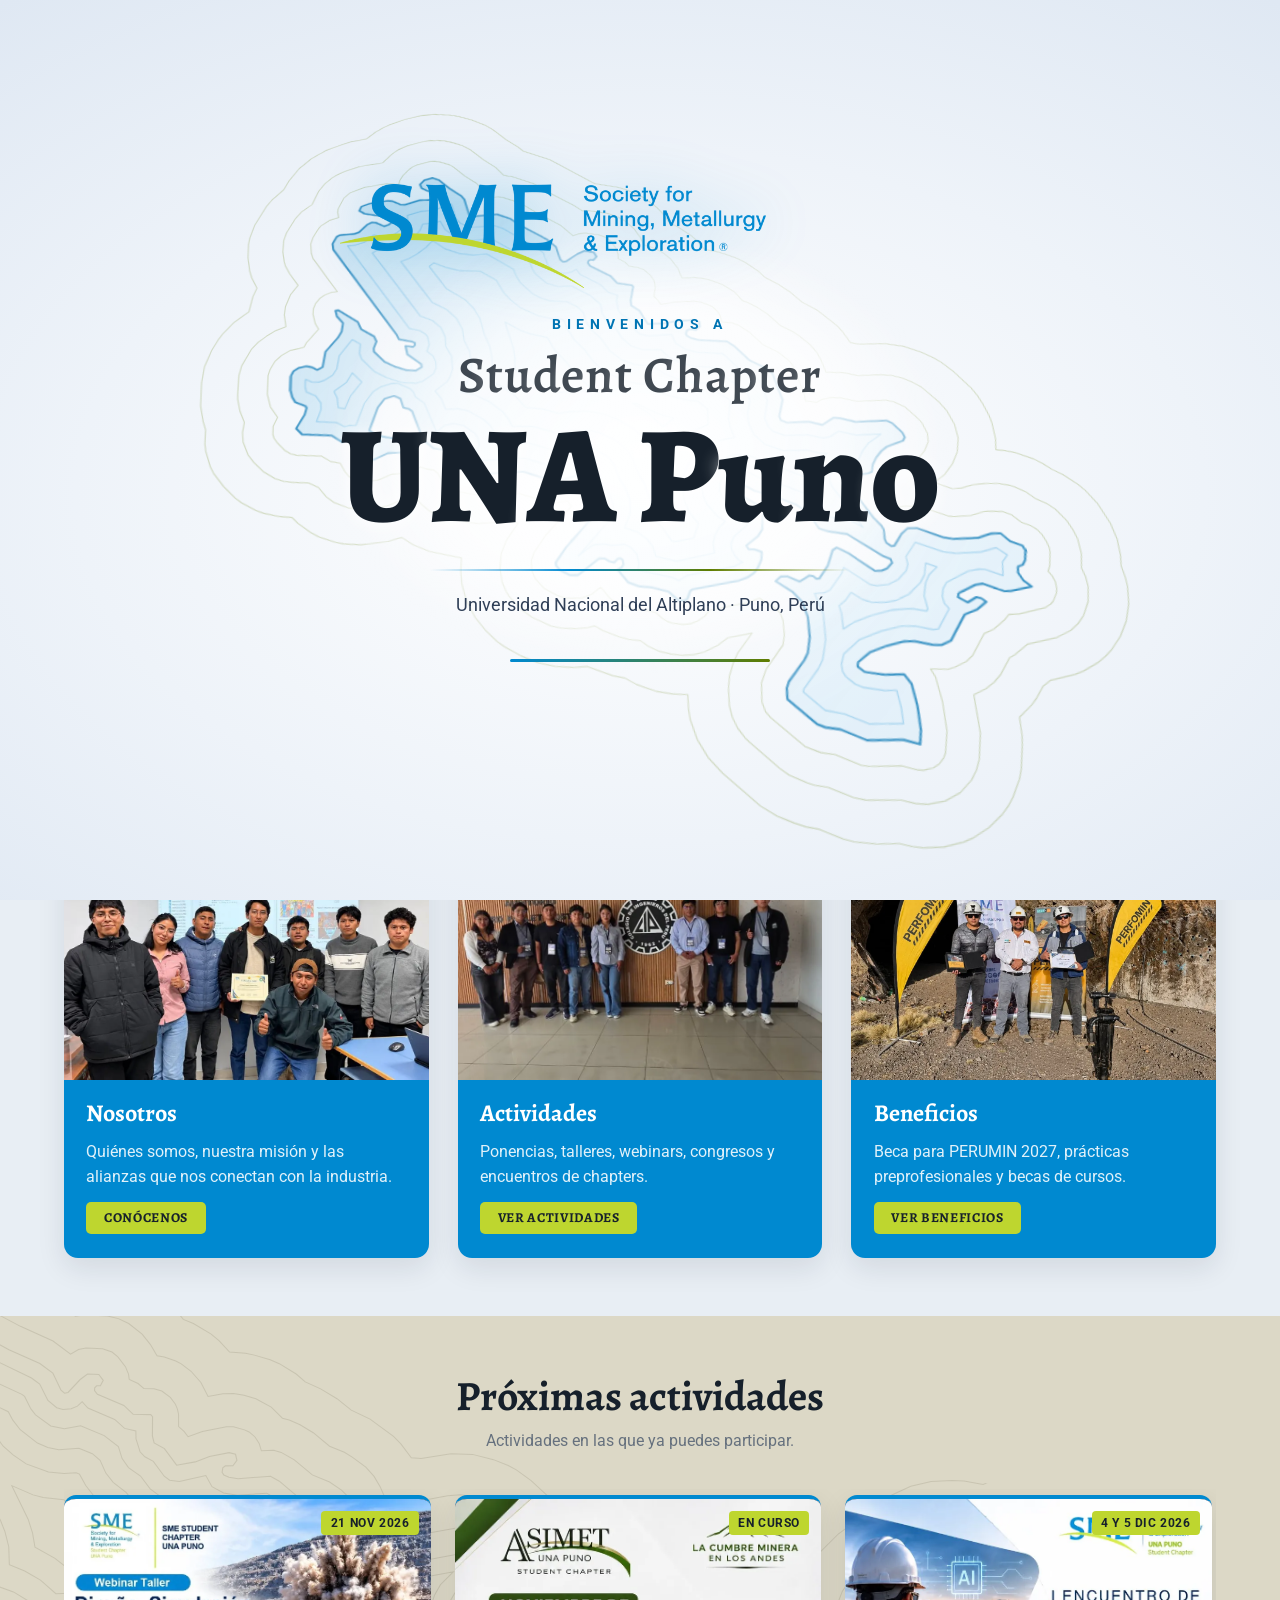
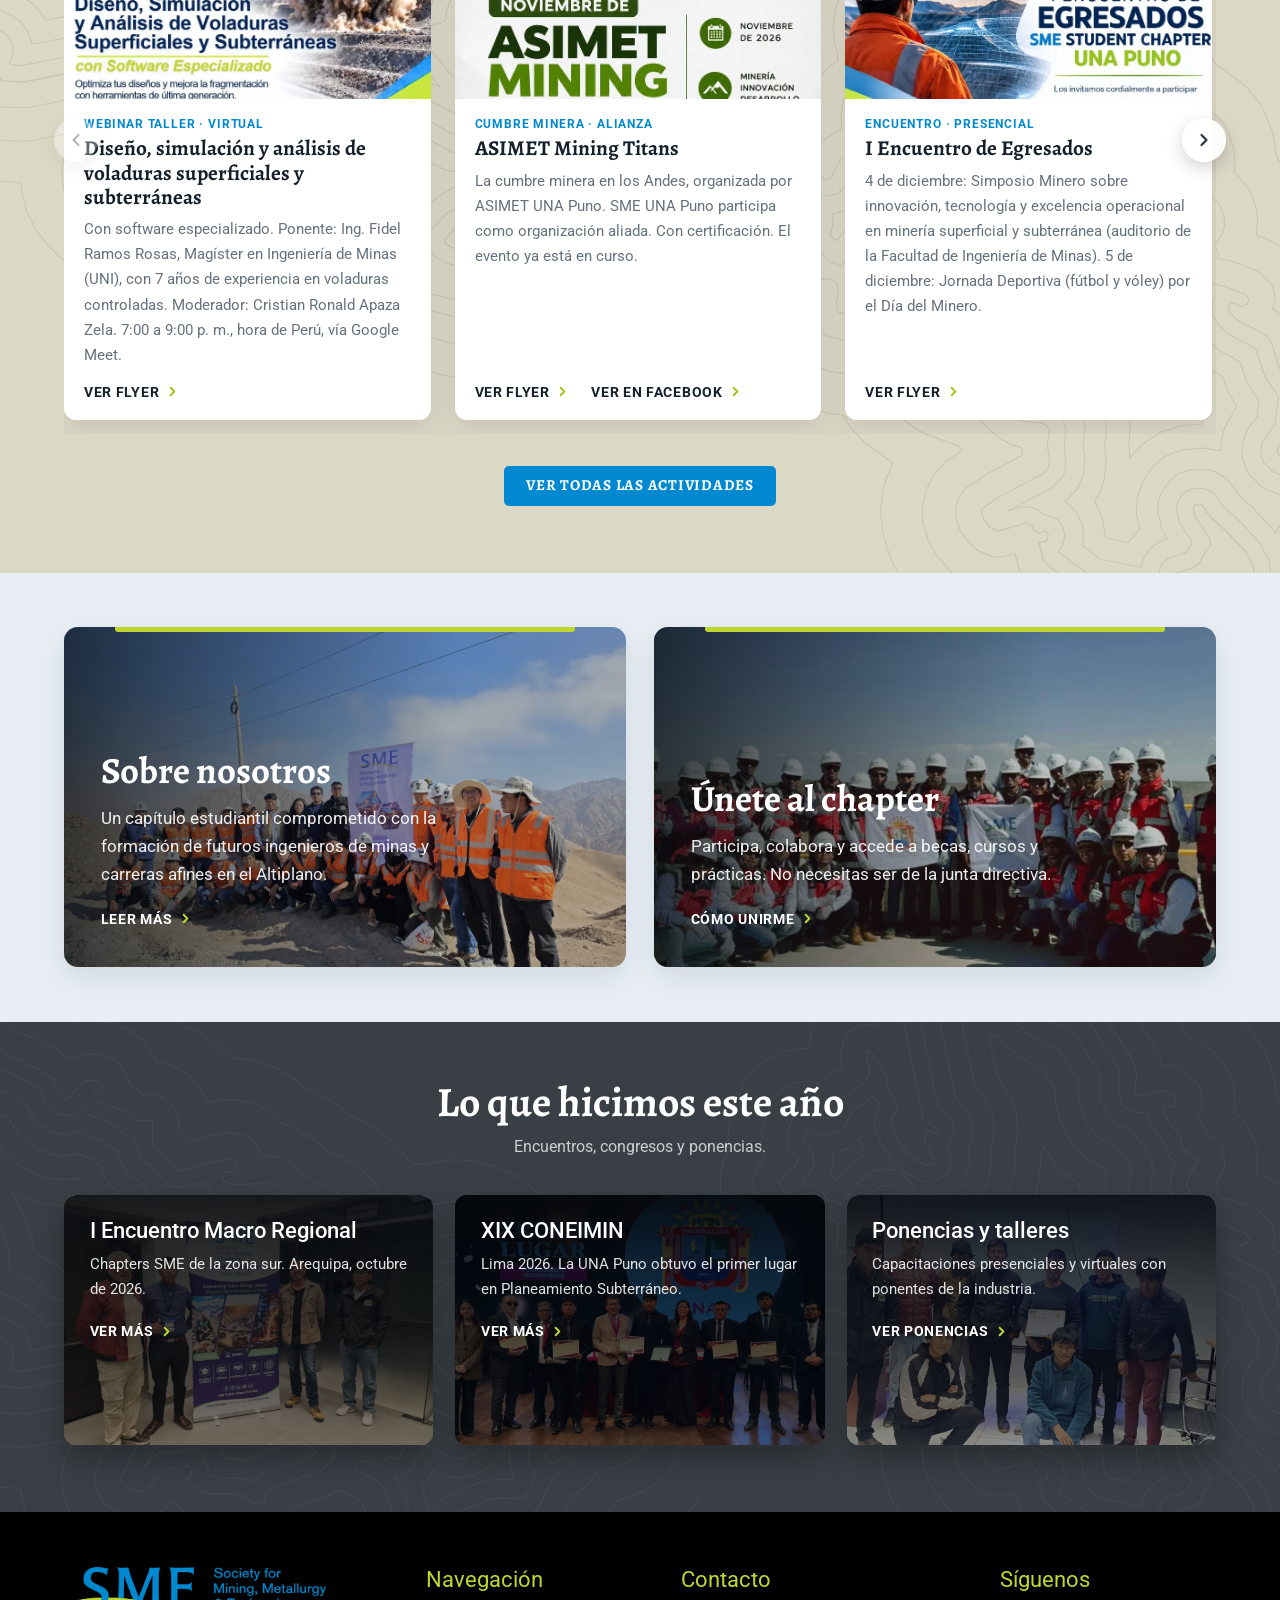
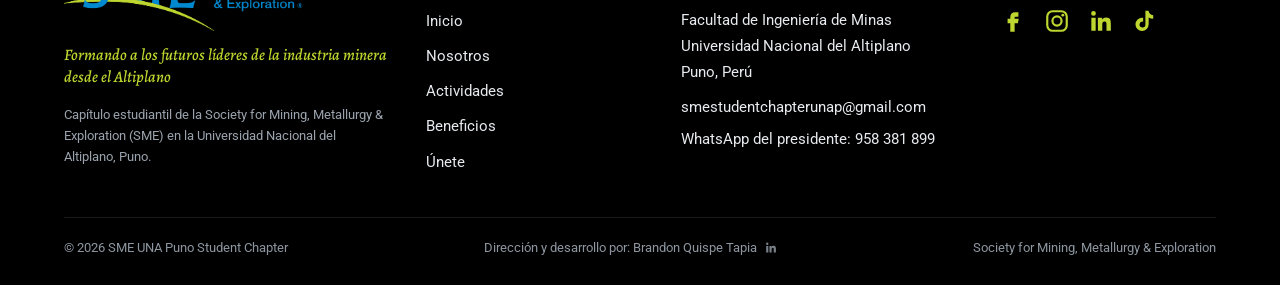
==== index.html @ 39da85d1 "Actualizar próximas actividades y mover ponencias pasadas - Agregar el webinar taller de voladuras d" ====
<!DOCTYPE html>
<html lang="es">
<head>
<meta charset="utf-8">
<meta name="viewport" content="width=device-width,initial-scale=1">
<title>SME UNA Puno Student Chapter</title>
<meta name="description" content="Capítulo estudiantil de la Society for Mining, Metallurgy &amp; Exploration (SME) en la Universidad Nacional del Altiplano, Puno.">
<meta property="og:title" content="SME UNA Puno Student Chapter">
<meta property="og:description" content="Capítulo estudiantil de la Society for Mining, Metallurgy &amp; Exploration (SME) en la Universidad Nacional del Altiplano, Puno.">
<meta property="og:image" content="img/taller.webp">
<meta name="theme-color" content="#14181d">
<link rel="icon" href="favicon.ico" sizes="any">
<link rel="icon" type="image/png" sizes="32x32" href="favicon-32.png">
<link rel="apple-touch-icon" href="apple-touch-icon.png">
<link rel="preconnect" href="https://fonts.googleapis.com">
<link rel="preconnect" href="https://fonts.gstatic.com" crossorigin>
<link href="https://fonts.googleapis.com/css2?family=Alegreya:ital,wght@0,400;0,500;0,700;1,500&family=Roboto:wght@400;500;700&display=swap" rel="stylesheet">
<link rel="stylesheet" href="styles.css?v=20261111b">
<script>(function(){var t=null;try{t=localStorage.getItem('sme-theme')}catch(e){}if(t!=='light'&&t!=='dark'){t=(window.matchMedia&&window.matchMedia('(prefers-color-scheme: dark)').matches)?'dark':'light'}document.documentElement.setAttribute('data-theme',t)})();</script>
</head>
<body class="intro-on">
<svg width="0" height="0" style="position:absolute" aria-hidden="true"><defs><g id="lk"><path d="M150.7 395.2 L148.8 401.9 L148.5 422.5 L151.7 436.6 L158.7 448.7 L154.7 457.8 L154.6 466.6 L155.8 470.8 L159.2 476.4 L166.3 485.0 L171.2 488.7 L176.9 490.9 L200.2 494.3 L208.6 500.8 L217.3 503.4 L221.7 512.7 L225.2 517.9 L230.1 521.9 L236.0 524.3 L240.1 525.0 L251.9 524.6 L265.2 519.8 L279.7 520.3 L285.6 518.7 L291.4 515.0 L296.8 517.8 L303.7 519.7 L307.1 523.3 L311.1 533.0 L313.5 536.5 L318.2 540.9 L323.9 543.7 L344.8 550.1 L380.9 551.9 L403.5 562.2 L416.4 564.5 L424.3 563.8 L427.3 569.9 L401.7 596.3 L390.3 611.6 L387.3 619.1 L387.1 628.6 L389.8 637.1 L396.9 646.8 L407.9 654.7 L415.4 658.0 L429.4 659.4 L438.1 656.8 L446.9 650.9 L454.1 662.3 L459.9 667.6 L473.0 674.2 L486.3 677.3 L493.0 679.9 L498.5 686.1 L502.1 688.9 L506.3 690.9 L515.7 693.2 L522.1 693.2 L528.1 691.4 L535.1 687.6 L540.2 682.4 L574.0 679.0 L585.5 675.9 L598.9 687.7 L601.7 691.8 L603.1 698.9 L602.1 712.2 L599.6 720.8 L582.0 740.6 L576.1 752.4 L574.0 769.1 L575.9 777.9 L579.6 783.6 L604.4 810.7 L616.7 817.2 L628.5 820.2 L648.5 831.2 L655.2 832.9 L682.6 835.4 L695.0 840.1 L699.3 840.8 L707.9 839.7 L713.7 836.8 L718.4 832.2 L720.6 828.5 L725.7 810.4 L727.2 785.0 L725.7 763.0 L722.9 755.4 L737.9 757.3 L743.9 756.1 L754.9 752.1 L761.8 747.1 L775.8 728.9 L785.2 725.7 L796.3 718.5 L801.3 713.9 L810.6 714.4 L834.3 711.1 L840.0 708.4 L843.2 705.7 L847.8 698.7 L849.1 694.6 L849.5 688.3 L848.0 682.2 L845.5 677.6 L848.2 672.6 L851.7 659.4 L852.0 655.2 L850.9 649.1 L848.6 642.2 L845.3 636.8 L840.7 632.6 L832.7 628.2 L825.7 620.1 L817.8 615.9 L804.9 614.3 L800.5 614.4 L788.3 617.0 L772.0 616.2 L767.8 615.2 L743.1 602.7 L728.5 601.2 L721.5 602.5 L719.0 598.6 L712.5 585.1 L718.2 582.7 L723.0 578.8 L726.6 573.8 L729.3 565.9 L733.7 560.5 L750.0 555.3 L753.8 553.4 L759.9 547.4 L765.2 538.3 L766.2 529.8 L763.3 518.2 L760.9 513.8 L750.8 499.8 L741.0 492.9 L734.3 490.6 L705.8 488.7 L692.5 483.7 L682.0 482.2 L674.0 483.3 L667.9 486.2 L663.2 484.5 L657.9 483.7 L657.9 476.1 L652.6 446.4 L651.3 441.9 L647.8 436.0 L639.7 426.9 L627.0 417.6 L615.3 401.6 L606.1 392.8 L600.4 389.5 L590.2 387.4 L589.9 380.9 L587.8 374.8 L584.0 369.5 L580.6 366.8 L572.2 362.1 L566.5 360.6 L545.8 359.5 L533.0 360.9 L530.8 355.7 L527.3 350.7 L529.8 340.5 L529.9 335.9 L529.2 331.4 L526.5 325.1 L520.8 318.1 L514.9 314.7 L506.6 312.3 L502.9 307.1 L496.5 301.9 L497.0 297.4 L496.0 290.7 L491.8 281.1 L488.0 276.0 L480.9 271.4 L467.5 267.4 L461.0 267.1 L453.6 269.2 L441.9 254.9 L418.2 236.2 L403.2 222.8 L384.9 213.4 L380.6 212.6 L368.4 212.5 L365.6 202.4 L359.2 192.6 L347.6 181.8 L336.0 168.4 L332.4 165.6 L324.0 161.4 L318.1 159.5 L311.8 159.3 L298.8 162.1 L294.6 164.0 L291.0 166.6 L283.4 175.0 L280.4 180.5 L279.2 185.7 L267.3 183.4 L243.9 185.7 L228.9 191.2 L222.3 197.4 L216.4 210.8 L216.0 215.3 L217.0 221.8 L208.1 224.2 L199.2 230.0 L196.4 233.5 L191.0 243.8 L188.7 251.8 L189.4 263.2 L191.1 269.9 L215.2 312.4 L209.0 312.8 L202.9 315.0 L197.8 318.8 L193.9 324.0 L191.7 330.1 L191.4 336.5 L193.7 347.8 L196.9 354.3 L185.2 368.7 L182.9 373.5 L169.7 376.0 L161.2 380.9 L155.2 386.5 L150.7 395.2Z" style="fill:none;vector-effect:non-scaling-stroke;stroke:var(--to);stroke-width:1;opacity:var(--oo,.6)"/><path d="M132.5 370.1 L123.3 388.3 L121.0 398.6 L120.4 419.7 L120.6 425.3 L123.2 438.6 L127.6 450.9 L126.2 461.8 L127.0 471.8 L132.0 485.9 L137.5 494.2 L146.4 504.7 L157.5 513.1 L165.9 516.9 L175.0 519.0 L188.5 520.9 L197.3 526.4 L204.6 536.9 L211.8 543.3 L224.4 550.0 L238.4 552.9 L250.9 552.7 L259.9 551.6 L270.1 548.2 L278.7 548.4 L287.2 547.4 L291.7 554.1 L298.4 561.0 L306.4 566.5 L315.4 570.4 L332.5 575.9 L341.0 577.8 L374.0 579.6 L377.9 581.4 L366.5 596.8 L360.9 609.5 L359.0 623.2 L360.0 636.5 L363.1 646.2 L365.3 650.7 L374.2 663.4 L384.2 672.5 L400.3 682.4 L409.1 685.3 L421.1 687.1 L431.6 687.4 L438.3 686.3 L445.1 691.4 L458.6 698.4 L466.7 701.7 L476.8 704.0 L483.1 709.8 L492.1 715.3 L502.0 718.8 L511.9 721.0 L521.4 721.4 L530.9 719.9 L543.2 715.2 L552.8 709.3 L574.4 707.2 L559.6 723.8 L554.3 732.6 L549.6 743.5 L547.2 754.6 L546.0 769.3 L547.1 779.5 L550.4 789.4 L555.5 798.3 L558.8 802.3 L580.5 826.6 L587.3 832.9 L601.6 841.1 L607.0 843.5 L618.2 846.5 L637.4 856.9 L647.4 860.1 L676.1 863.0 L687.6 867.1 L697.4 868.8 L712.1 867.6 L725.9 862.2 L737.4 853.0 L743.4 845.1 L747.7 836.3 L753.4 814.8 L755.0 781.8 L766.7 777.5 L775.0 772.6 L782.3 766.2 L792.8 752.9 L798.2 750.5 L811.0 742.4 L838.2 739.0 L851.7 734.0 L859.6 728.6 L866.3 721.8 L873.7 709.4 L877.3 695.5 L877.4 685.9 L875.9 677.7 L879.3 664.0 L879.6 649.8 L877.6 640.5 L874.3 631.1 L866.9 619.0 L860.1 612.2 L851.1 606.3 L843.6 598.6 L835.2 592.9 L830.6 590.7 L820.8 587.8 L807.3 586.4 L797.1 586.6 L785.9 588.9 L777.2 588.5 L762.1 580.6 L773.0 574.0 L783.0 563.4 L790.1 551.5 L793.9 537.5 L793.5 523.0 L789.3 507.8 L783.9 497.8 L770.5 480.0 L763.5 474.2 L754.2 468.2 L744.3 464.2 L733.7 462.4 L711.9 461.0 L699.5 456.6 L682.5 454.2 L680.2 441.4 L677.3 431.4 L672.4 422.2 L663.6 411.4 L657.9 405.6 L647.0 397.6 L636.4 383.2 L627.2 374.0 L619.3 367.9 L614.1 365.0 L607.2 353.6 L596.3 343.6 L587.3 338.4 L579.1 334.8 L570.3 332.8 L557.6 332.0 L554.6 319.1 L548.8 307.9 L542.3 299.8 L538.4 296.4 L529.8 290.7 L524.1 288.3 L520.9 277.5 L516.3 267.5 L507.5 256.0 L500.0 249.9 L491.5 245.4 L472.9 239.9 L465.3 239.1 L457.4 231.4 L436.4 214.9 L418.4 199.3 L397.6 188.3 L388.1 185.4 L380.0 173.8 L367.8 162.3 L355.3 148.1 L347.2 141.8 L336.3 136.2 L327.4 132.9 L313.2 131.2 L303.8 132.3 L290.0 135.5 L280.6 139.7 L276.3 142.5 L272.3 145.8 L263.1 155.6 L237.9 158.3 L223.9 162.8 L214.5 167.2 L210.2 170.1 L202.6 177.2 L196.6 185.7 L189.8 202.3 L179.4 210.2 L172.9 218.3 L164.1 235.4 L161.5 244.5 L160.8 258.6 L162.3 271.1 L163.6 276.2 L167.9 285.8 L176.4 300.7 L169.2 310.8 L164.3 324.6 L163.3 334.3 L165.1 348.2 L155.2 351.8 L146.3 357.2 L138.8 363.0 L132.5 370.1Z" style="fill:none;vector-effect:non-scaling-stroke;stroke:var(--to);stroke-width:1;opacity:var(--oo,.6)"/><path d="M91.6 455.2 L91.5 469.9 L92.7 478.3 L97.5 494.6 L101.1 502.3 L110.5 516.4 L121.5 529.3 L127.3 534.6 L140.3 543.6 L147.4 547.2 L162.3 552.2 L173.5 554.2 L178.9 560.6 L191.0 571.4 L197.8 576.0 L212.5 582.9 L220.2 585.3 L236.3 587.9 L259.9 587.1 L272.3 584.4 L282.5 592.8 L296.9 600.8 L325.1 610.1 L324.0 623.2 L324.4 635.0 L327.9 651.9 L334.8 667.8 L342.7 679.9 L352.6 691.7 L358.3 696.8 L372.4 706.8 L386.3 714.5 L401.4 719.4 L416.5 721.8 L428.9 722.4 L449.6 732.7 L460.0 736.0 L469.2 742.6 L485.2 750.3 L499.0 754.1 L511.9 756.1 L511.0 769.5 L511.5 778.3 L515.2 795.4 L522.4 811.5 L532.7 825.7 L560.0 855.6 L572.4 865.1 L585.7 872.3 L594.9 876.3 L605.4 879.4 L623.5 889.1 L631.9 892.2 L649.5 895.7 L668.1 897.4 L678.4 900.9 L686.6 902.7 L703.3 903.8 L720.0 901.7 L728.1 899.4 L743.3 892.5 L757.0 882.7 L763.0 876.9 L768.4 870.4 L777.3 856.2 L780.6 848.4 L786.2 828.5 L787.9 820.4 L789.3 805.1 L802.0 795.8 L808.0 790.0 L815.4 780.9 L823.0 776.3 L845.7 773.2 L853.6 771.1 L868.5 764.7 L875.5 760.4 L882.0 755.5 L893.5 743.8 L902.5 730.3 L908.8 715.2 L912.1 699.2 L912.5 691.1 L911.7 679.2 L913.8 669.7 L915.0 653.6 L913.0 637.6 L906.5 617.3 L898.7 603.1 L893.8 596.6 L882.3 585.2 L873.7 579.0 L866.1 571.8 L859.2 566.5 L843.9 558.3 L835.7 555.5 L826.3 553.3 L828.6 541.7 L829.0 525.3 L828.0 517.1 L824.8 503.9 L821.8 494.8 L817.7 486.1 L805.1 467.0 L795.2 455.1 L789.4 449.9 L778.6 442.1 L762.5 433.5 L744.9 428.5 L719.5 426.4 L711.6 423.8 L705.9 410.2 L701.4 402.6 L685.7 383.7 L672.1 372.5 L662.8 360.2 L651.4 348.8 L640.2 339.9 L634.4 331.6 L622.7 319.7 L616.0 314.6 L604.0 307.6 L597.1 304.3 L584.3 300.0 L578.1 288.8 L572.9 281.6 L560.5 269.2 L553.1 263.8 L546.9 250.5 L542.6 243.5 L532.0 231.0 L525.9 225.5 L512.1 216.5 L504.7 213.0 L481.5 206.0 L437.5 170.0 L410.4 155.7 L405.9 150.3 L393.0 138.0 L379.5 122.8 L372.9 117.1 L358.1 107.9 L344.3 101.6 L336.5 99.1 L320.5 96.4 L312.4 96.2 L304.3 96.7 L287.6 100.0 L271.0 105.4 L263.2 109.4 L255.8 114.2 L246.7 122.0 L230.5 124.1 L220.8 126.9 L204.2 133.1 L189.1 142.2 L176.2 154.2 L166.1 168.6 L160.6 180.1 L148.7 192.1 L143.5 199.2 L131.6 222.5 L127.1 237.9 L126.0 245.9 L126.0 262.0 L128.0 278.1 L130.3 286.7 L135.8 299.8 L132.0 309.7 L128.7 326.9 L114.8 337.5 L104.2 349.6 L99.8 356.3 L93.6 368.5 L87.7 385.6 L85.6 403.5 L85.8 428.7 L88.9 445.9 L91.6 455.2Z" style="fill:none;vector-effect:non-scaling-stroke;stroke:var(--to);stroke-width:1;opacity:var(--oo,.6)"/><path d="M170.6 404.6 L170.4 420.4 L172.1 428.1 L175.2 434.2 L184.5 439.1 L185.9 441.3 L184.1 448.4 L176.2 462.5 L181.9 469.5 L209.5 473.4 L219.2 481.5 L227.3 478.3 L233.0 480.4 L236.7 486.8 L238.0 496.0 L241.4 503.0 L249.1 502.8 L261.4 497.6 L276.9 498.5 L279.4 496.0 L274.9 488.1 L267.5 482.7 L250.9 477.7 L244.7 471.8 L253.1 447.9 L259.5 439.3 L268.7 436.9 L274.6 440.7 L277.1 450.5 L282.5 452.7 L285.4 455.5 L294.6 486.9 L304.2 497.1 L313.9 499.6 L319.4 487.8 L321.5 486.4 L325.8 487.8 L332.3 493.7 L332.8 495.9 L331.6 498.6 L321.0 504.1 L321.2 506.3 L325.0 508.9 L330.6 522.8 L347.8 528.3 L386.4 530.1 L409.3 541.0 L418.3 542.6 L434.5 539.3 L438.4 539.7 L442.5 542.6 L444.6 555.5 L449.8 565.7 L451.6 572.8 L448.8 579.4 L419.2 609.6 L409.0 623.2 L409.0 626.3 L412.4 631.2 L420.2 636.5 L427.6 637.5 L448.0 623.4 L452.8 624.0 L457.1 627.4 L461.0 628.7 L464.4 625.5 L466.9 625.3 L468.8 627.3 L469.0 631.4 L467.2 634.0 L463.4 635.9 L471.6 649.0 L481.1 653.8 L492.5 656.1 L506.2 661.4 L513.6 670.2 L518.8 671.4 L522.1 669.9 L525.4 662.9 L527.2 661.5 L570.1 657.4 L577.7 655.3 L583.9 651.9 L588.2 647.2 L592.6 639.4 L593.9 632.5 L588.4 629.5 L582.4 628.4 L581.1 624.8 L592.9 616.7 L597.6 610.6 L599.4 599.3 L602.1 594.1 L599.3 587.9 L582.2 574.4 L578.2 568.6 L578.8 565.0 L584.2 562.9 L596.0 571.6 L611.5 578.1 L631.9 589.5 L641.5 598.5 L648.9 615.2 L656.8 618.8 L673.3 623.3 L701.9 647.9 L707.8 651.4 L708.5 655.1 L703.0 659.7 L697.7 661.5 L691.7 661.1 L671.2 641.8 L661.7 635.2 L657.5 637.5 L650.8 651.6 L641.2 663.0 L638.7 663.1 L636.3 660.3 L632.5 659.3 L623.3 664.1 L612.9 657.9 L607.4 657.5 L602.1 661.5 L615.4 672.9 L622.4 683.2 L625.2 697.6 L623.9 716.0 L619.9 730.0 L615.7 736.4 L599.6 753.8 L596.9 759.4 L596.0 769.0 L617.8 793.2 L624.3 796.5 L636.6 799.5 L657.2 811.0 L687.6 813.8 L700.9 818.9 L704.0 807.0 L705.2 786.4 L704.0 766.7 L699.3 757.8 L682.4 756.3 L666.0 752.1 L660.7 746.8 L661.7 743.0 L673.4 735.3 L689.4 730.9 L705.2 728.5 L714.4 729.5 L729.2 734.3 L736.6 735.3 L745.7 732.1 L762.6 709.9 L774.9 706.2 L784.2 700.1 L780.4 696.4 L776.4 695.0 L767.7 699.0 L760.3 693.2 L761.6 689.6 L778.0 683.5 L784.9 683.1 L802.0 691.9 L808.0 692.5 L827.5 690.2 L821.4 683.7 L818.4 675.9 L819.7 670.4 L824.4 669.1 L827.5 665.0 L830.0 655.8 L828.4 650.9 L818.2 645.4 L811.6 637.0 L803.1 636.3 L790.3 639.2 L768.6 638.1 L759.9 635.8 L736.9 623.9 L728.9 623.2 L722.2 628.1 L713.7 638.9 L710.9 638.9 L707.1 635.6 L706.2 631.6 L707.1 622.3 L705.7 618.4 L699.8 609.5 L680.7 569.4 L682.0 567.5 L686.3 566.0 L703.6 565.0 L707.0 563.7 L709.1 556.6 L713.6 549.7 L719.6 543.5 L725.5 539.6 L741.9 534.9 L744.2 531.4 L742.8 526.3 L735.3 515.5 L730.6 512.3 L701.0 510.5 L686.9 505.0 L681.0 504.1 L669.5 510.5 L657.3 505.7 L636.4 504.4 L631.5 501.7 L630.4 497.3 L636.3 480.0 L631.0 450.2 L625.4 443.6 L611.2 433.4 L598.7 416.0 L592.5 410.1 L565.4 405.5 L558.2 402.5 L554.5 399.6 L553.6 397.1 L555.1 393.5 L557.6 392.4 L563.8 393.9 L568.2 390.2 L568.3 385.0 L563.4 382.3 L546.5 381.5 L533.7 383.0 L517.8 381.9 L511.2 365.8 L503.9 359.1 L503.9 353.2 L508.0 337.2 L506.9 335.2 L492.6 331.3 L486.8 322.1 L467.4 307.7 L465.8 303.9 L466.5 301.7 L468.5 300.5 L471.6 301.2 L475.0 297.4 L472.6 291.7 L463.4 289.0 L456.3 292.0 L443.7 300.1 L440.7 300.0 L438.4 296.8 L435.2 281.1 L426.5 270.7 L404.0 253.0 L391.3 241.3 L378.5 234.5 L355.7 234.5 L349.7 231.4 L345.9 212.2 L342.9 207.3 L331.8 197.1 L320.8 184.3 L314.4 181.1 L305.6 183.0 L301.0 188.1 L302.6 193.1 L308.4 197.2 L317.7 199.8 L318.2 203.6 L315.3 207.3 L310.1 208.9 L300.2 208.3 L284.8 212.5 L280.6 212.0 L271.7 206.4 L267.2 205.4 L248.6 207.2 L240.2 210.1 L238.0 215.3 L243.4 219.6 L271.6 227.8 L273.2 229.8 L272.8 232.1 L267.3 236.1 L263.0 237.5 L254.4 231.9 L250.3 231.3 L245.7 233.7 L237.4 242.3 L232.9 243.8 L218.2 243.7 L214.8 245.5 L210.6 253.8 L211.3 261.0 L272.7 368.8 L274.9 374.3 L287.6 378.2 L290.0 379.9 L290.0 382.5 L288.2 384.2 L281.0 382.4 L282.6 392.3 L295.5 404.4 L295.9 407.9 L290.2 411.2 L281.2 409.8 L270.0 404.5 L260.3 398.1 L250.4 385.6 L250.2 381.9 L253.0 374.3 L250.7 368.4 L238.4 358.8 L235.1 350.0 L216.1 334.3 L213.3 334.4 L214.7 341.4 L220.6 349.8 L219.2 359.6 L215.6 366.2 L203.6 380.8 L200.9 397.9 L195.8 400.5 L190.0 396.7 L185.1 395.3 L177.6 396.6 L173.0 399.5 L170.6 404.6Z" style="fill:none;vector-effect:non-scaling-stroke;stroke:var(--tc);stroke-width:var(--wc,1.4)"/><path d="M184.5 409.8 L184.4 419.0 L185.6 423.9 L194.5 429.3 L199.4 437.6 L199.5 444.6 L195.2 457.2 L213.9 460.1 L221.8 465.5 L226.5 464.4 L232.2 465.2 L240.5 442.0 L249.1 429.9 L256.1 425.7 L266.7 423.1 L272.3 423.4 L284.1 430.5 L287.2 434.7 L288.9 440.3 L297.0 447.6 L307.6 480.3 L314.9 474.0 L323.3 472.5 L333.0 475.8 L343.5 485.4 L345.8 490.3 L346.7 497.8 L343.8 505.5 L340.4 509.5 L341.2 511.4 L350.3 514.4 L388.4 516.3 L413.6 527.5 L418.2 528.4 L433.1 525.4 L439.8 525.8 L445.3 527.5 L450.6 531.1 L455.5 537.6 L458.1 551.1 L463.4 562.3 L465.4 570.7 L465.3 575.8 L459.7 588.2 L429.6 619.1 L441.3 611.1 L445.4 609.6 L454.6 610.1 L460.2 612.1 L471.5 612.0 L477.3 615.8 L482.0 622.6 L483.0 632.1 L481.4 638.2 L511.2 648.4 L516.5 652.0 L524.5 647.8 L567.5 643.6 L575.4 640.4 L571.9 637.6 L569.3 633.1 L567.3 626.9 L567.6 621.2 L571.0 615.1 L584.3 604.9 L586.0 595.2 L571.4 583.4 L565.4 574.1 L564.2 567.8 L565.6 560.4 L568.2 555.8 L572.4 552.6 L581.8 549.1 L590.1 550.2 L603.0 559.3 L618.3 565.9 L640.2 578.2 L652.9 590.4 L659.5 604.6 L679.3 610.7 L688.7 618.1 L667.5 574.2 L666.7 570.2 L667.5 564.7 L671.6 558.2 L676.0 554.9 L684.1 552.2 L696.1 551.4 L702.7 540.9 L709.6 533.7 L722.8 525.8 L698.7 524.3 L683.6 518.7 L675.0 523.4 L668.3 524.5 L654.2 519.5 L632.6 517.9 L622.6 512.6 L618.7 507.5 L616.4 497.9 L621.8 478.9 L617.8 456.4 L600.8 442.8 L588.0 425.2 L585.9 423.2 L561.5 419.0 L550.6 414.3 L542.4 406.7 L539.6 396.4 L516.7 395.8 L509.0 392.8 L505.4 388.4 L499.5 374.0 L493.5 368.5 L490.6 363.4 L489.9 352.1 L491.4 345.5 L482.7 341.1 L476.4 331.8 L456.8 316.9 L453.4 310.5 L448.6 313.2 L442.9 314.1 L436.0 313.1 L431.3 310.3 L425.6 302.5 L422.2 287.4 L416.7 280.8 L383.1 252.8 L375.0 248.5 L351.8 248.0 L340.9 242.3 L336.2 235.4 L332.7 217.4 L328.5 213.1 L324.5 217.9 L319.5 220.7 L311.8 222.8 L301.7 222.4 L286.8 226.4 L287.0 232.2 L284.7 239.5 L273.0 248.9 L261.8 251.5 L252.2 247.1 L243.1 255.1 L234.3 257.8 L225.6 257.8 L285.3 362.9 L295.1 366.3 L300.5 370.7 L302.7 374.1 L304.0 383.3 L301.4 390.7 L307.0 396.4 L309.5 403.1 L309.6 410.6 L306.9 416.6 L296.0 423.9 L289.5 425.1 L276.4 423.0 L262.3 416.2 L250.3 407.9 L238.6 393.2 L236.4 386.3 L237.5 375.9 L229.6 369.7 L216.8 386.8 L214.5 401.3 L210.5 408.0 L202.3 412.9 L197.1 414.4 L190.6 413.5 L184.5 409.8Z M721.9 650.3 L722.3 657.8 L719.4 663.9 L710.9 671.3 L702.1 674.8 L690.9 675.1 L685.6 673.7 L664.7 654.9 L661.5 660.6 L649.0 674.7 L642.8 676.9 L634.7 676.5 L639.2 696.2 L637.3 719.9 L631.6 737.7 L626.7 745.0 L611.3 761.7 L610.5 764.2 L626.4 781.9 L642.3 786.7 L661.4 797.3 L690.4 800.1 L691.2 786.4 L690.2 771.0 L680.1 770.1 L662.6 765.7 L656.0 762.0 L649.1 754.7 L647.0 749.8 L647.1 743.3 L650.8 734.2 L666.9 722.8 L687.3 717.1 L705.6 714.5 L717.4 715.8 L732.3 720.6 L737.1 720.3 L750.3 703.0 L747.1 697.8 L746.5 691.2 L748.9 683.8 L753.1 678.5 L774.4 670.0 L784.1 669.1 L790.0 670.0 L804.5 677.4 L806.9 664.6 L812.7 658.3 L804.4 650.4 L789.6 653.2 L766.5 651.9 L756.4 649.4 L733.0 637.6 L721.9 650.3Z" style="fill:none;vector-effect:non-scaling-stroke;stroke:var(--ti);stroke-width:1;opacity:var(--oi,.7)"/><path d="M211.7 426.1 L214.8 433.4 L215.7 444.1 L222.0 446.1 L227.4 432.6 L238.2 418.3 L229.3 407.4 L223.5 417.6 L211.7 426.1Z M319.7 386.7 L325.0 398.5 L325.3 413.6 L322.5 421.7 L319.4 426.6 L307.8 435.6 L313.1 444.1 L317.0 456.7 L328.3 457.1 L338.4 460.6 L352.5 471.6 L358.0 478.3 L360.5 483.5 L362.5 491.4 L362.7 499.0 L393.6 501.0 L418.3 512.0 L431.5 509.5 L444.4 510.3 L453.2 513.6 L462.1 519.9 L466.2 524.2 L470.5 531.9 L473.4 546.0 L477.9 555.2 L481.2 568.4 L480.2 582.0 L473.7 596.1 L484.6 601.1 L492.8 609.4 L497.1 617.3 L498.8 626.8 L516.8 633.4 L551.5 629.0 L551.5 620.1 L554.3 611.5 L559.5 604.1 L565.3 599.3 L559.1 593.7 L550.7 580.4 L548.5 572.4 L548.6 564.1 L552.9 549.9 L558.2 543.2 L565.2 538.3 L579.1 533.3 L585.1 532.9 L594.0 534.5 L599.5 537.1 L611.0 545.3 L626.0 551.9 L650.8 566.3 L652.4 559.4 L656.5 551.6 L661.8 545.4 L669.0 540.5 L661.1 539.4 L650.7 535.3 L628.2 533.3 L612.6 525.1 L604.1 514.1 L600.7 501.5 L601.2 490.3 L605.4 477.6 L603.0 464.4 L589.0 453.5 L577.5 438.0 L557.1 434.3 L546.7 430.2 L533.8 421.3 L527.5 412.6 L509.6 410.7 L498.9 405.2 L491.3 395.9 L486.0 383.4 L477.9 374.0 L474.5 365.3 L473.9 354.7 L464.5 342.9 L447.2 329.9 L433.3 329.0 L422.7 324.0 L412.5 311.8 L409.9 306.0 L407.3 294.5 L405.5 292.3 L371.0 264.5 L350.1 264.0 L333.3 256.5 L324.8 248.1 L320.2 237.2 L313.7 238.7 L302.0 238.9 L299.7 245.4 L294.8 252.5 L279.5 263.5 L266.5 267.3 L255.2 266.4 L250.5 269.3 L296.2 349.4 L308.1 356.0 L315.9 364.8 L319.7 376.0 L319.7 386.7Z M667.0 679.0 L660.2 686.3 L654.3 690.0 L655.2 697.2 L654.3 711.9 L665.5 706.3 L681.6 702.0 L700.6 698.8 L717.8 699.7 L730.1 703.1 L731.5 701.3 L730.7 688.9 L734.4 677.0 L739.2 669.7 L747.6 663.1 L738.3 658.4 L735.1 669.1 L730.0 676.1 L717.6 686.0 L704.4 690.7 L696.0 691.4 L684.1 690.1 L675.9 686.6 L667.0 679.0Z" style="fill:none;vector-effect:non-scaling-stroke;stroke:var(--ti);stroke-width:1;opacity:var(--oi,.7)"/><path d="M338.0 382.1 L342.6 395.0 L343.7 412.5 L340.4 425.9 L331.9 439.5 L346.0 444.3 L358.2 452.4 L370.9 465.2 L375.6 473.1 L378.7 481.7 L398.0 483.6 L420.5 493.2 L434.3 491.3 L452.8 493.9 L462.0 497.9 L473.9 506.3 L480.4 513.2 L485.4 521.2 L488.8 530.0 L490.7 540.3 L496.4 554.2 L499.5 570.0 L499.2 578.8 L497.1 588.0 L507.3 598.6 L514.6 613.2 L517.8 614.4 L534.7 612.6 L540.8 598.9 L534.1 587.5 L530.6 574.7 L530.8 561.4 L533.5 549.0 L537.4 540.8 L542.7 533.4 L553.1 524.5 L571.3 516.7 L585.3 514.9 L582.9 504.1 L582.4 495.1 L586.6 474.8 L575.6 465.5 L567.3 454.5 L552.1 451.6 L539.8 446.8 L528.5 440.2 L517.4 430.0 L500.1 426.5 L487.6 419.2 L477.8 408.5 L470.8 393.9 L462.3 383.0 L458.2 373.9 L456.1 362.3 L451.1 355.3 L441.2 348.0 L424.4 345.1 L415.9 341.0 L408.3 335.3 L396.9 320.9 L392.8 311.5 L390.8 303.7 L365.2 282.5 L351.2 282.3 L337.8 279.1 L323.4 271.6 L311.5 260.4 L304.7 268.0 L295.6 274.9 L286.9 280.0 L278.9 282.8 L308.7 335.1 L322.6 344.8 L331.5 355.8 L336.7 368.9 L338.0 382.1Z" style="fill:none;vector-effect:non-scaling-stroke;stroke:var(--ti);stroke-width:1;opacity:var(--oi,.7)"/><path d="M306.9 291.4 L323.3 320.3 L340.9 334.9 L348.8 345.8 L354.3 357.9 L357.9 377.4 L362.2 391.0 L363.6 401.4 L363.6 414.4 L360.4 429.3 L371.7 437.6 L382.8 448.2 L392.6 462.5 L409.2 466.1 L423.2 472.3 L434.3 471.3 L451.9 473.0 L465.4 477.3 L477.8 484.3 L491.9 495.9 L500.1 506.4 L506.0 518.4 L510.0 533.9 L514.2 544.0 L520.1 530.6 L532.2 515.5 L548.0 504.4 L562.4 498.6 L564.1 482.3 L555.9 472.9 L546.5 470.9 L526.5 462.7 L507.8 449.1 L499.3 447.3 L486.5 442.3 L469.9 430.2 L461.2 419.6 L453.8 405.0 L444.9 392.9 L439.2 380.0 L436.4 369.4 L433.9 367.5 L423.9 365.8 L411.4 361.3 L394.8 350.1 L385.9 340.1 L379.6 330.9 L373.1 315.2 L357.4 302.5 L336.6 299.8 L324.4 294.9 L311.8 287.8 L306.9 291.4Z" style="fill:none;vector-effect:non-scaling-stroke;stroke:var(--ti);stroke-width:1;opacity:var(--oi,.7)"/><path d="M378.6 365.0 L385.1 395.8 L385.9 407.9 L385.0 420.1 L399.1 433.4 L406.1 442.4 L426.8 449.7 L447.0 450.1 L463.1 453.2 L454.4 445.8 L442.9 431.8 L434.8 416.6 L425.8 403.9 L418.4 387.1 L401.9 381.1 L394.1 376.9 L378.6 365.0Z M520.0 497.0 L531.1 488.7 L516.2 482.1 L497.9 469.5 L493.7 468.6 L507.9 480.8 L520.0 497.0Z" style="fill:none;vector-effect:non-scaling-stroke;stroke:var(--ti);stroke-width:1;opacity:var(--oi,.7)"/></g></defs></svg>
<div id="intro" role="dialog" aria-label="Bienvenida a SME UNA Puno">
  <div class="grid"></div>
  <div class="pit"><div class="pit-tilt" style="transform-origin:18.0% 46.2%"><svg viewBox="0 0 1000 1000" aria-hidden="true">
    <defs><linearGradient id="lakeFill" x1="0" y1="0" x2="1" y2="1"><stop offset="0" stop-color="#0089d0" stop-opacity=".30"/><stop offset="1" stop-color="#38bdf8" stop-opacity=".10"/></linearGradient></defs>
    <path class="lk-out" pathLength="1" d="M150.7 395.2 L148.8 401.9 L148.5 422.5 L151.7 436.6 L158.7 448.7 L154.7 457.8 L154.6 466.6 L155.8 470.8 L159.2 476.4 L166.3 485.0 L171.2 488.7 L176.9 490.9 L200.2 494.3 L208.6 500.8 L217.3 503.4 L221.7 512.7 L225.2 517.9 L230.1 521.9 L236.0 524.3 L240.1 525.0 L251.9 524.6 L265.2 519.8 L279.7 520.3 L285.6 518.7 L291.4 515.0 L296.8 517.8 L303.7 519.7 L307.1 523.3 L311.1 533.0 L313.5 536.5 L318.2 540.9 L323.9 543.7 L344.8 550.1 L380.9 551.9 L403.5 562.2 L416.4 564.5 L424.3 563.8 L427.3 569.9 L401.7 596.3 L390.3 611.6 L387.3 619.1 L387.1 628.6 L389.8 637.1 L396.9 646.8 L407.9 654.7 L415.4 658.0 L429.4 659.4 L438.1 656.8 L446.9 650.9 L454.1 662.3 L459.9 667.6 L473.0 674.2 L486.3 677.3 L493.0 679.9 L498.5 686.1 L502.1 688.9 L506.3 690.9 L515.7 693.2 L522.1 693.2 L528.1 691.4 L535.1 687.6 L540.2 682.4 L574.0 679.0 L585.5 675.9 L598.9 687.7 L601.7 691.8 L603.1 698.9 L602.1 712.2 L599.6 720.8 L582.0 740.6 L576.1 752.4 L574.0 769.1 L575.9 777.9 L579.6 783.6 L604.4 810.7 L616.7 817.2 L628.5 820.2 L648.5 831.2 L655.2 832.9 L682.6 835.4 L695.0 840.1 L699.3 840.8 L707.9 839.7 L713.7 836.8 L718.4 832.2 L720.6 828.5 L725.7 810.4 L727.2 785.0 L725.7 763.0 L722.9 755.4 L737.9 757.3 L743.9 756.1 L754.9 752.1 L761.8 747.1 L775.8 728.9 L785.2 725.7 L796.3 718.5 L801.3 713.9 L810.6 714.4 L834.3 711.1 L840.0 708.4 L843.2 705.7 L847.8 698.7 L849.1 694.6 L849.5 688.3 L848.0 682.2 L845.5 677.6 L848.2 672.6 L851.7 659.4 L852.0 655.2 L850.9 649.1 L848.6 642.2 L845.3 636.8 L840.7 632.6 L832.7 628.2 L825.7 620.1 L817.8 615.9 L804.9 614.3 L800.5 614.4 L788.3 617.0 L772.0 616.2 L767.8 615.2 L743.1 602.7 L728.5 601.2 L721.5 602.5 L719.0 598.6 L712.5 585.1 L718.2 582.7 L723.0 578.8 L726.6 573.8 L729.3 565.9 L733.7 560.5 L750.0 555.3 L753.8 553.4 L759.9 547.4 L765.2 538.3 L766.2 529.8 L763.3 518.2 L760.9 513.8 L750.8 499.8 L741.0 492.9 L734.3 490.6 L705.8 488.7 L692.5 483.7 L682.0 482.2 L674.0 483.3 L667.9 486.2 L663.2 484.5 L657.9 483.7 L657.9 476.1 L652.6 446.4 L651.3 441.9 L647.8 436.0 L639.7 426.9 L627.0 417.6 L615.3 401.6 L606.1 392.8 L600.4 389.5 L590.2 387.4 L589.9 380.9 L587.8 374.8 L584.0 369.5 L580.6 366.8 L572.2 362.1 L566.5 360.6 L545.8 359.5 L533.0 360.9 L530.8 355.7 L527.3 350.7 L529.8 340.5 L529.9 335.9 L529.2 331.4 L526.5 325.1 L520.8 318.1 L514.9 314.7 L506.6 312.3 L502.9 307.1 L496.5 301.9 L497.0 297.4 L496.0 290.7 L491.8 281.1 L488.0 276.0 L480.9 271.4 L467.5 267.4 L461.0 267.1 L453.6 269.2 L441.9 254.9 L418.2 236.2 L403.2 222.8 L384.9 213.4 L380.6 212.6 L368.4 212.5 L365.6 202.4 L359.2 192.6 L347.6 181.8 L336.0 168.4 L332.4 165.6 L324.0 161.4 L318.1 159.5 L311.8 159.3 L298.8 162.1 L294.6 164.0 L291.0 166.6 L283.4 175.0 L280.4 180.5 L279.2 185.7 L267.3 183.4 L243.9 185.7 L228.9 191.2 L222.3 197.4 L216.4 210.8 L216.0 215.3 L217.0 221.8 L208.1 224.2 L199.2 230.0 L196.4 233.5 L191.0 243.8 L188.7 251.8 L189.4 263.2 L191.1 269.9 L215.2 312.4 L209.0 312.8 L202.9 315.0 L197.8 318.8 L193.9 324.0 L191.7 330.1 L191.4 336.5 L193.7 347.8 L196.9 354.3 L185.2 368.7 L182.9 373.5 L169.7 376.0 L161.2 380.9 L155.2 386.5 L150.7 395.2Z" style="animation-delay:1.60s"/><path class="lk-out" pathLength="1" d="M132.5 370.1 L123.3 388.3 L121.0 398.6 L120.4 419.7 L120.6 425.3 L123.2 438.6 L127.6 450.9 L126.2 461.8 L127.0 471.8 L132.0 485.9 L137.5 494.2 L146.4 504.7 L157.5 513.1 L165.9 516.9 L175.0 519.0 L188.5 520.9 L197.3 526.4 L204.6 536.9 L211.8 543.3 L224.4 550.0 L238.4 552.9 L250.9 552.7 L259.9 551.6 L270.1 548.2 L278.7 548.4 L287.2 547.4 L291.7 554.1 L298.4 561.0 L306.4 566.5 L315.4 570.4 L332.5 575.9 L341.0 577.8 L374.0 579.6 L377.9 581.4 L366.5 596.8 L360.9 609.5 L359.0 623.2 L360.0 636.5 L363.1 646.2 L365.3 650.7 L374.2 663.4 L384.2 672.5 L400.3 682.4 L409.1 685.3 L421.1 687.1 L431.6 687.4 L438.3 686.3 L445.1 691.4 L458.6 698.4 L466.7 701.7 L476.8 704.0 L483.1 709.8 L492.1 715.3 L502.0 718.8 L511.9 721.0 L521.4 721.4 L530.9 719.9 L543.2 715.2 L552.8 709.3 L574.4 707.2 L559.6 723.8 L554.3 732.6 L549.6 743.5 L547.2 754.6 L546.0 769.3 L547.1 779.5 L550.4 789.4 L555.5 798.3 L558.8 802.3 L580.5 826.6 L587.3 832.9 L601.6 841.1 L607.0 843.5 L618.2 846.5 L637.4 856.9 L647.4 860.1 L676.1 863.0 L687.6 867.1 L697.4 868.8 L712.1 867.6 L725.9 862.2 L737.4 853.0 L743.4 845.1 L747.7 836.3 L753.4 814.8 L755.0 781.8 L766.7 777.5 L775.0 772.6 L782.3 766.2 L792.8 752.9 L798.2 750.5 L811.0 742.4 L838.2 739.0 L851.7 734.0 L859.6 728.6 L866.3 721.8 L873.7 709.4 L877.3 695.5 L877.4 685.9 L875.9 677.7 L879.3 664.0 L879.6 649.8 L877.6 640.5 L874.3 631.1 L866.9 619.0 L860.1 612.2 L851.1 606.3 L843.6 598.6 L835.2 592.9 L830.6 590.7 L820.8 587.8 L807.3 586.4 L797.1 586.6 L785.9 588.9 L777.2 588.5 L762.1 580.6 L773.0 574.0 L783.0 563.4 L790.1 551.5 L793.9 537.5 L793.5 523.0 L789.3 507.8 L783.9 497.8 L770.5 480.0 L763.5 474.2 L754.2 468.2 L744.3 464.2 L733.7 462.4 L711.9 461.0 L699.5 456.6 L682.5 454.2 L680.2 441.4 L677.3 431.4 L672.4 422.2 L663.6 411.4 L657.9 405.6 L647.0 397.6 L636.4 383.2 L627.2 374.0 L619.3 367.9 L614.1 365.0 L607.2 353.6 L596.3 343.6 L587.3 338.4 L579.1 334.8 L570.3 332.8 L557.6 332.0 L554.6 319.1 L548.8 307.9 L542.3 299.8 L538.4 296.4 L529.8 290.7 L524.1 288.3 L520.9 277.5 L516.3 267.5 L507.5 256.0 L500.0 249.9 L491.5 245.4 L472.9 239.9 L465.3 239.1 L457.4 231.4 L436.4 214.9 L418.4 199.3 L397.6 188.3 L388.1 185.4 L380.0 173.8 L367.8 162.3 L355.3 148.1 L347.2 141.8 L336.3 136.2 L327.4 132.9 L313.2 131.2 L303.8 132.3 L290.0 135.5 L280.6 139.7 L276.3 142.5 L272.3 145.8 L263.1 155.6 L237.9 158.3 L223.9 162.8 L214.5 167.2 L210.2 170.1 L202.6 177.2 L196.6 185.7 L189.8 202.3 L179.4 210.2 L172.9 218.3 L164.1 235.4 L161.5 244.5 L160.8 258.6 L162.3 271.1 L163.6 276.2 L167.9 285.8 L176.4 300.7 L169.2 310.8 L164.3 324.6 L163.3 334.3 L165.1 348.2 L155.2 351.8 L146.3 357.2 L138.8 363.0 L132.5 370.1Z" style="animation-delay:1.85s"/><path class="lk-out" pathLength="1" d="M91.6 455.2 L91.5 469.9 L92.7 478.3 L97.5 494.6 L101.1 502.3 L110.5 516.4 L121.5 529.3 L127.3 534.6 L140.3 543.6 L147.4 547.2 L162.3 552.2 L173.5 554.2 L178.9 560.6 L191.0 571.4 L197.8 576.0 L212.5 582.9 L220.2 585.3 L236.3 587.9 L259.9 587.1 L272.3 584.4 L282.5 592.8 L296.9 600.8 L325.1 610.1 L324.0 623.2 L324.4 635.0 L327.9 651.9 L334.8 667.8 L342.7 679.9 L352.6 691.7 L358.3 696.8 L372.4 706.8 L386.3 714.5 L401.4 719.4 L416.5 721.8 L428.9 722.4 L449.6 732.7 L460.0 736.0 L469.2 742.6 L485.2 750.3 L499.0 754.1 L511.9 756.1 L511.0 769.5 L511.5 778.3 L515.2 795.4 L522.4 811.5 L532.7 825.7 L560.0 855.6 L572.4 865.1 L585.7 872.3 L594.9 876.3 L605.4 879.4 L623.5 889.1 L631.9 892.2 L649.5 895.7 L668.1 897.4 L678.4 900.9 L686.6 902.7 L703.3 903.8 L720.0 901.7 L728.1 899.4 L743.3 892.5 L757.0 882.7 L763.0 876.9 L768.4 870.4 L777.3 856.2 L780.6 848.4 L786.2 828.5 L787.9 820.4 L789.3 805.1 L802.0 795.8 L808.0 790.0 L815.4 780.9 L823.0 776.3 L845.7 773.2 L853.6 771.1 L868.5 764.7 L875.5 760.4 L882.0 755.5 L893.5 743.8 L902.5 730.3 L908.8 715.2 L912.1 699.2 L912.5 691.1 L911.7 679.2 L913.8 669.7 L915.0 653.6 L913.0 637.6 L906.5 617.3 L898.7 603.1 L893.8 596.6 L882.3 585.2 L873.7 579.0 L866.1 571.8 L859.2 566.5 L843.9 558.3 L835.7 555.5 L826.3 553.3 L828.6 541.7 L829.0 525.3 L828.0 517.1 L824.8 503.9 L821.8 494.8 L817.7 486.1 L805.1 467.0 L795.2 455.1 L789.4 449.9 L778.6 442.1 L762.5 433.5 L744.9 428.5 L719.5 426.4 L711.6 423.8 L705.9 410.2 L701.4 402.6 L685.7 383.7 L672.1 372.5 L662.8 360.2 L651.4 348.8 L640.2 339.9 L634.4 331.6 L622.7 319.7 L616.0 314.6 L604.0 307.6 L597.1 304.3 L584.3 300.0 L578.1 288.8 L572.9 281.6 L560.5 269.2 L553.1 263.8 L546.9 250.5 L542.6 243.5 L532.0 231.0 L525.9 225.5 L512.1 216.5 L504.7 213.0 L481.5 206.0 L437.5 170.0 L410.4 155.7 L405.9 150.3 L393.0 138.0 L379.5 122.8 L372.9 117.1 L358.1 107.9 L344.3 101.6 L336.5 99.1 L320.5 96.4 L312.4 96.2 L304.3 96.7 L287.6 100.0 L271.0 105.4 L263.2 109.4 L255.8 114.2 L246.7 122.0 L230.5 124.1 L220.8 126.9 L204.2 133.1 L189.1 142.2 L176.2 154.2 L166.1 168.6 L160.6 180.1 L148.7 192.1 L143.5 199.2 L131.6 222.5 L127.1 237.9 L126.0 245.9 L126.0 262.0 L128.0 278.1 L130.3 286.7 L135.8 299.8 L132.0 309.7 L128.7 326.9 L114.8 337.5 L104.2 349.6 L99.8 356.3 L93.6 368.5 L87.7 385.6 L85.6 403.5 L85.8 428.7 L88.9 445.9 L91.6 455.2Z" style="animation-delay:2.10s"/><path class="lk-fill" d="M170.6 404.6 L170.4 420.4 L172.1 428.1 L175.2 434.2 L184.5 439.1 L185.9 441.3 L184.1 448.4 L176.2 462.5 L181.9 469.5 L209.5 473.4 L219.2 481.5 L227.3 478.3 L233.0 480.4 L236.7 486.8 L238.0 496.0 L241.4 503.0 L249.1 502.8 L261.4 497.6 L276.9 498.5 L279.4 496.0 L274.9 488.1 L267.5 482.7 L250.9 477.7 L244.7 471.8 L253.1 447.9 L259.5 439.3 L268.7 436.9 L274.6 440.7 L277.1 450.5 L282.5 452.7 L285.4 455.5 L294.6 486.9 L304.2 497.1 L313.9 499.6 L319.4 487.8 L321.5 486.4 L325.8 487.8 L332.3 493.7 L332.8 495.9 L331.6 498.6 L321.0 504.1 L321.2 506.3 L325.0 508.9 L330.6 522.8 L347.8 528.3 L386.4 530.1 L409.3 541.0 L418.3 542.6 L434.5 539.3 L438.4 539.7 L442.5 542.6 L444.6 555.5 L449.8 565.7 L451.6 572.8 L448.8 579.4 L419.2 609.6 L409.0 623.2 L409.0 626.3 L412.4 631.2 L420.2 636.5 L427.6 637.5 L448.0 623.4 L452.8 624.0 L457.1 627.4 L461.0 628.7 L464.4 625.5 L466.9 625.3 L468.8 627.3 L469.0 631.4 L467.2 634.0 L463.4 635.9 L471.6 649.0 L481.1 653.8 L492.5 656.1 L506.2 661.4 L513.6 670.2 L518.8 671.4 L522.1 669.9 L525.4 662.9 L527.2 661.5 L570.1 657.4 L577.7 655.3 L583.9 651.9 L588.2 647.2 L592.6 639.4 L593.9 632.5 L588.4 629.5 L582.4 628.4 L581.1 624.8 L592.9 616.7 L597.6 610.6 L599.4 599.3 L602.1 594.1 L599.3 587.9 L582.2 574.4 L578.2 568.6 L578.8 565.0 L584.2 562.9 L596.0 571.6 L611.5 578.1 L631.9 589.5 L641.5 598.5 L648.9 615.2 L656.8 618.8 L673.3 623.3 L701.9 647.9 L707.8 651.4 L708.5 655.1 L703.0 659.7 L697.7 661.5 L691.7 661.1 L671.2 641.8 L661.7 635.2 L657.5 637.5 L650.8 651.6 L641.2 663.0 L638.7 663.1 L636.3 660.3 L632.5 659.3 L623.3 664.1 L612.9 657.9 L607.4 657.5 L602.1 661.5 L615.4 672.9 L622.4 683.2 L625.2 697.6 L623.9 716.0 L619.9 730.0 L615.7 736.4 L599.6 753.8 L596.9 759.4 L596.0 769.0 L617.8 793.2 L624.3 796.5 L636.6 799.5 L657.2 811.0 L687.6 813.8 L700.9 818.9 L704.0 807.0 L705.2 786.4 L704.0 766.7 L699.3 757.8 L682.4 756.3 L666.0 752.1 L660.7 746.8 L661.7 743.0 L673.4 735.3 L689.4 730.9 L705.2 728.5 L714.4 729.5 L729.2 734.3 L736.6 735.3 L745.7 732.1 L762.6 709.9 L774.9 706.2 L784.2 700.1 L780.4 696.4 L776.4 695.0 L767.7 699.0 L760.3 693.2 L761.6 689.6 L778.0 683.5 L784.9 683.1 L802.0 691.9 L808.0 692.5 L827.5 690.2 L821.4 683.7 L818.4 675.9 L819.7 670.4 L824.4 669.1 L827.5 665.0 L830.0 655.8 L828.4 650.9 L818.2 645.4 L811.6 637.0 L803.1 636.3 L790.3 639.2 L768.6 638.1 L759.9 635.8 L736.9 623.9 L728.9 623.2 L722.2 628.1 L713.7 638.9 L710.9 638.9 L707.1 635.6 L706.2 631.6 L707.1 622.3 L705.7 618.4 L699.8 609.5 L680.7 569.4 L682.0 567.5 L686.3 566.0 L703.6 565.0 L707.0 563.7 L709.1 556.6 L713.6 549.7 L719.6 543.5 L725.5 539.6 L741.9 534.9 L744.2 531.4 L742.8 526.3 L735.3 515.5 L730.6 512.3 L701.0 510.5 L686.9 505.0 L681.0 504.1 L669.5 510.5 L657.3 505.7 L636.4 504.4 L631.5 501.7 L630.4 497.3 L636.3 480.0 L631.0 450.2 L625.4 443.6 L611.2 433.4 L598.7 416.0 L592.5 410.1 L565.4 405.5 L558.2 402.5 L554.5 399.6 L553.6 397.1 L555.1 393.5 L557.6 392.4 L563.8 393.9 L568.2 390.2 L568.3 385.0 L563.4 382.3 L546.5 381.5 L533.7 383.0 L517.8 381.9 L511.2 365.8 L503.9 359.1 L503.9 353.2 L508.0 337.2 L506.9 335.2 L492.6 331.3 L486.8 322.1 L467.4 307.7 L465.8 303.9 L466.5 301.7 L468.5 300.5 L471.6 301.2 L475.0 297.4 L472.6 291.7 L463.4 289.0 L456.3 292.0 L443.7 300.1 L440.7 300.0 L438.4 296.8 L435.2 281.1 L426.5 270.7 L404.0 253.0 L391.3 241.3 L378.5 234.5 L355.7 234.5 L349.7 231.4 L345.9 212.2 L342.9 207.3 L331.8 197.1 L320.8 184.3 L314.4 181.1 L305.6 183.0 L301.0 188.1 L302.6 193.1 L308.4 197.2 L317.7 199.8 L318.2 203.6 L315.3 207.3 L310.1 208.9 L300.2 208.3 L284.8 212.5 L280.6 212.0 L271.7 206.4 L267.2 205.4 L248.6 207.2 L240.2 210.1 L238.0 215.3 L243.4 219.6 L271.6 227.8 L273.2 229.8 L272.8 232.1 L267.3 236.1 L263.0 237.5 L254.4 231.9 L250.3 231.3 L245.7 233.7 L237.4 242.3 L232.9 243.8 L218.2 243.7 L214.8 245.5 L210.6 253.8 L211.3 261.0 L272.7 368.8 L274.9 374.3 L287.6 378.2 L290.0 379.9 L290.0 382.5 L288.2 384.2 L281.0 382.4 L282.6 392.3 L295.5 404.4 L295.9 407.9 L290.2 411.2 L281.2 409.8 L270.0 404.5 L260.3 398.1 L250.4 385.6 L250.2 381.9 L253.0 374.3 L250.7 368.4 L238.4 358.8 L235.1 350.0 L216.1 334.3 L213.3 334.4 L214.7 341.4 L220.6 349.8 L219.2 359.6 L215.6 366.2 L203.6 380.8 L200.9 397.9 L195.8 400.5 L190.0 396.7 L185.1 395.3 L177.6 396.6 L173.0 399.5 L170.6 404.6Z"/><path class="lk-coast" pathLength="1" d="M170.6 404.6 L170.4 420.4 L172.1 428.1 L175.2 434.2 L184.5 439.1 L185.9 441.3 L184.1 448.4 L176.2 462.5 L181.9 469.5 L209.5 473.4 L219.2 481.5 L227.3 478.3 L233.0 480.4 L236.7 486.8 L238.0 496.0 L241.4 503.0 L249.1 502.8 L261.4 497.6 L276.9 498.5 L279.4 496.0 L274.9 488.1 L267.5 482.7 L250.9 477.7 L244.7 471.8 L253.1 447.9 L259.5 439.3 L268.7 436.9 L274.6 440.7 L277.1 450.5 L282.5 452.7 L285.4 455.5 L294.6 486.9 L304.2 497.1 L313.9 499.6 L319.4 487.8 L321.5 486.4 L325.8 487.8 L332.3 493.7 L332.8 495.9 L331.6 498.6 L321.0 504.1 L321.2 506.3 L325.0 508.9 L330.6 522.8 L347.8 528.3 L386.4 530.1 L409.3 541.0 L418.3 542.6 L434.5 539.3 L438.4 539.7 L442.5 542.6 L444.6 555.5 L449.8 565.7 L451.6 572.8 L448.8 579.4 L419.2 609.6 L409.0 623.2 L409.0 626.3 L412.4 631.2 L420.2 636.5 L427.6 637.5 L448.0 623.4 L452.8 624.0 L457.1 627.4 L461.0 628.7 L464.4 625.5 L466.9 625.3 L468.8 627.3 L469.0 631.4 L467.2 634.0 L463.4 635.9 L471.6 649.0 L481.1 653.8 L492.5 656.1 L506.2 661.4 L513.6 670.2 L518.8 671.4 L522.1 669.9 L525.4 662.9 L527.2 661.5 L570.1 657.4 L577.7 655.3 L583.9 651.9 L588.2 647.2 L592.6 639.4 L593.9 632.5 L588.4 629.5 L582.4 628.4 L581.1 624.8 L592.9 616.7 L597.6 610.6 L599.4 599.3 L602.1 594.1 L599.3 587.9 L582.2 574.4 L578.2 568.6 L578.8 565.0 L584.2 562.9 L596.0 571.6 L611.5 578.1 L631.9 589.5 L641.5 598.5 L648.9 615.2 L656.8 618.8 L673.3 623.3 L701.9 647.9 L707.8 651.4 L708.5 655.1 L703.0 659.7 L697.7 661.5 L691.7 661.1 L671.2 641.8 L661.7 635.2 L657.5 637.5 L650.8 651.6 L641.2 663.0 L638.7 663.1 L636.3 660.3 L632.5 659.3 L623.3 664.1 L612.9 657.9 L607.4 657.5 L602.1 661.5 L615.4 672.9 L622.4 683.2 L625.2 697.6 L623.9 716.0 L619.9 730.0 L615.7 736.4 L599.6 753.8 L596.9 759.4 L596.0 769.0 L617.8 793.2 L624.3 796.5 L636.6 799.5 L657.2 811.0 L687.6 813.8 L700.9 818.9 L704.0 807.0 L705.2 786.4 L704.0 766.7 L699.3 757.8 L682.4 756.3 L666.0 752.1 L660.7 746.8 L661.7 743.0 L673.4 735.3 L689.4 730.9 L705.2 728.5 L714.4 729.5 L729.2 734.3 L736.6 735.3 L745.7 732.1 L762.6 709.9 L774.9 706.2 L784.2 700.1 L780.4 696.4 L776.4 695.0 L767.7 699.0 L760.3 693.2 L761.6 689.6 L778.0 683.5 L784.9 683.1 L802.0 691.9 L808.0 692.5 L827.5 690.2 L821.4 683.7 L818.4 675.9 L819.7 670.4 L824.4 669.1 L827.5 665.0 L830.0 655.8 L828.4 650.9 L818.2 645.4 L811.6 637.0 L803.1 636.3 L790.3 639.2 L768.6 638.1 L759.9 635.8 L736.9 623.9 L728.9 623.2 L722.2 628.1 L713.7 638.9 L710.9 638.9 L707.1 635.6 L706.2 631.6 L707.1 622.3 L705.7 618.4 L699.8 609.5 L680.7 569.4 L682.0 567.5 L686.3 566.0 L703.6 565.0 L707.0 563.7 L709.1 556.6 L713.6 549.7 L719.6 543.5 L725.5 539.6 L741.9 534.9 L744.2 531.4 L742.8 526.3 L735.3 515.5 L730.6 512.3 L701.0 510.5 L686.9 505.0 L681.0 504.1 L669.5 510.5 L657.3 505.7 L636.4 504.4 L631.5 501.7 L630.4 497.3 L636.3 480.0 L631.0 450.2 L625.4 443.6 L611.2 433.4 L598.7 416.0 L592.5 410.1 L565.4 405.5 L558.2 402.5 L554.5 399.6 L553.6 397.1 L555.1 393.5 L557.6 392.4 L563.8 393.9 L568.2 390.2 L568.3 385.0 L563.4 382.3 L546.5 381.5 L533.7 383.0 L517.8 381.9 L511.2 365.8 L503.9 359.1 L503.9 353.2 L508.0 337.2 L506.9 335.2 L492.6 331.3 L486.8 322.1 L467.4 307.7 L465.8 303.9 L466.5 301.7 L468.5 300.5 L471.6 301.2 L475.0 297.4 L472.6 291.7 L463.4 289.0 L456.3 292.0 L443.7 300.1 L440.7 300.0 L438.4 296.8 L435.2 281.1 L426.5 270.7 L404.0 253.0 L391.3 241.3 L378.5 234.5 L355.7 234.5 L349.7 231.4 L345.9 212.2 L342.9 207.3 L331.8 197.1 L320.8 184.3 L314.4 181.1 L305.6 183.0 L301.0 188.1 L302.6 193.1 L308.4 197.2 L317.7 199.8 L318.2 203.6 L315.3 207.3 L310.1 208.9 L300.2 208.3 L284.8 212.5 L280.6 212.0 L271.7 206.4 L267.2 205.4 L248.6 207.2 L240.2 210.1 L238.0 215.3 L243.4 219.6 L271.6 227.8 L273.2 229.8 L272.8 232.1 L267.3 236.1 L263.0 237.5 L254.4 231.9 L250.3 231.3 L245.7 233.7 L237.4 242.3 L232.9 243.8 L218.2 243.7 L214.8 245.5 L210.6 253.8 L211.3 261.0 L272.7 368.8 L274.9 374.3 L287.6 378.2 L290.0 379.9 L290.0 382.5 L288.2 384.2 L281.0 382.4 L282.6 392.3 L295.5 404.4 L295.9 407.9 L290.2 411.2 L281.2 409.8 L270.0 404.5 L260.3 398.1 L250.4 385.6 L250.2 381.9 L253.0 374.3 L250.7 368.4 L238.4 358.8 L235.1 350.0 L216.1 334.3 L213.3 334.4 L214.7 341.4 L220.6 349.8 L219.2 359.6 L215.6 366.2 L203.6 380.8 L200.9 397.9 L195.8 400.5 L190.0 396.7 L185.1 395.3 L177.6 396.6 L173.0 399.5 L170.6 404.6Z"/><path class="lk-in" pathLength="1" d="M184.5 409.8 L184.4 419.0 L185.6 423.9 L194.5 429.3 L199.4 437.6 L199.5 444.6 L195.2 457.2 L213.9 460.1 L221.8 465.5 L226.5 464.4 L232.2 465.2 L240.5 442.0 L249.1 429.9 L256.1 425.7 L266.7 423.1 L272.3 423.4 L284.1 430.5 L287.2 434.7 L288.9 440.3 L297.0 447.6 L307.6 480.3 L314.9 474.0 L323.3 472.5 L333.0 475.8 L343.5 485.4 L345.8 490.3 L346.7 497.8 L343.8 505.5 L340.4 509.5 L341.2 511.4 L350.3 514.4 L388.4 516.3 L413.6 527.5 L418.2 528.4 L433.1 525.4 L439.8 525.8 L445.3 527.5 L450.6 531.1 L455.5 537.6 L458.1 551.1 L463.4 562.3 L465.4 570.7 L465.3 575.8 L459.7 588.2 L429.6 619.1 L441.3 611.1 L445.4 609.6 L454.6 610.1 L460.2 612.1 L471.5 612.0 L477.3 615.8 L482.0 622.6 L483.0 632.1 L481.4 638.2 L511.2 648.4 L516.5 652.0 L524.5 647.8 L567.5 643.6 L575.4 640.4 L571.9 637.6 L569.3 633.1 L567.3 626.9 L567.6 621.2 L571.0 615.1 L584.3 604.9 L586.0 595.2 L571.4 583.4 L565.4 574.1 L564.2 567.8 L565.6 560.4 L568.2 555.8 L572.4 552.6 L581.8 549.1 L590.1 550.2 L603.0 559.3 L618.3 565.9 L640.2 578.2 L652.9 590.4 L659.5 604.6 L679.3 610.7 L688.7 618.1 L667.5 574.2 L666.7 570.2 L667.5 564.7 L671.6 558.2 L676.0 554.9 L684.1 552.2 L696.1 551.4 L702.7 540.9 L709.6 533.7 L722.8 525.8 L698.7 524.3 L683.6 518.7 L675.0 523.4 L668.3 524.5 L654.2 519.5 L632.6 517.9 L622.6 512.6 L618.7 507.5 L616.4 497.9 L621.8 478.9 L617.8 456.4 L600.8 442.8 L588.0 425.2 L585.9 423.2 L561.5 419.0 L550.6 414.3 L542.4 406.7 L539.6 396.4 L516.7 395.8 L509.0 392.8 L505.4 388.4 L499.5 374.0 L493.5 368.5 L490.6 363.4 L489.9 352.1 L491.4 345.5 L482.7 341.1 L476.4 331.8 L456.8 316.9 L453.4 310.5 L448.6 313.2 L442.9 314.1 L436.0 313.1 L431.3 310.3 L425.6 302.5 L422.2 287.4 L416.7 280.8 L383.1 252.8 L375.0 248.5 L351.8 248.0 L340.9 242.3 L336.2 235.4 L332.7 217.4 L328.5 213.1 L324.5 217.9 L319.5 220.7 L311.8 222.8 L301.7 222.4 L286.8 226.4 L287.0 232.2 L284.7 239.5 L273.0 248.9 L261.8 251.5 L252.2 247.1 L243.1 255.1 L234.3 257.8 L225.6 257.8 L285.3 362.9 L295.1 366.3 L300.5 370.7 L302.7 374.1 L304.0 383.3 L301.4 390.7 L307.0 396.4 L309.5 403.1 L309.6 410.6 L306.9 416.6 L296.0 423.9 L289.5 425.1 L276.4 423.0 L262.3 416.2 L250.3 407.9 L238.6 393.2 L236.4 386.3 L237.5 375.9 L229.6 369.7 L216.8 386.8 L214.5 401.3 L210.5 408.0 L202.3 412.9 L197.1 414.4 L190.6 413.5 L184.5 409.8Z M721.9 650.3 L722.3 657.8 L719.4 663.9 L710.9 671.3 L702.1 674.8 L690.9 675.1 L685.6 673.7 L664.7 654.9 L661.5 660.6 L649.0 674.7 L642.8 676.9 L634.7 676.5 L639.2 696.2 L637.3 719.9 L631.6 737.7 L626.7 745.0 L611.3 761.7 L610.5 764.2 L626.4 781.9 L642.3 786.7 L661.4 797.3 L690.4 800.1 L691.2 786.4 L690.2 771.0 L680.1 770.1 L662.6 765.7 L656.0 762.0 L649.1 754.7 L647.0 749.8 L647.1 743.3 L650.8 734.2 L666.9 722.8 L687.3 717.1 L705.6 714.5 L717.4 715.8 L732.3 720.6 L737.1 720.3 L750.3 703.0 L747.1 697.8 L746.5 691.2 L748.9 683.8 L753.1 678.5 L774.4 670.0 L784.1 669.1 L790.0 670.0 L804.5 677.4 L806.9 664.6 L812.7 658.3 L804.4 650.4 L789.6 653.2 L766.5 651.9 L756.4 649.4 L733.0 637.6 L721.9 650.3Z" style="animation-delay:1.00s"/><path class="lk-in" pathLength="1" d="M211.7 426.1 L214.8 433.4 L215.7 444.1 L222.0 446.1 L227.4 432.6 L238.2 418.3 L229.3 407.4 L223.5 417.6 L211.7 426.1Z M319.7 386.7 L325.0 398.5 L325.3 413.6 L322.5 421.7 L319.4 426.6 L307.8 435.6 L313.1 444.1 L317.0 456.7 L328.3 457.1 L338.4 460.6 L352.5 471.6 L358.0 478.3 L360.5 483.5 L362.5 491.4 L362.7 499.0 L393.6 501.0 L418.3 512.0 L431.5 509.5 L444.4 510.3 L453.2 513.6 L462.1 519.9 L466.2 524.2 L470.5 531.9 L473.4 546.0 L477.9 555.2 L481.2 568.4 L480.2 582.0 L473.7 596.1 L484.6 601.1 L492.8 609.4 L497.1 617.3 L498.8 626.8 L516.8 633.4 L551.5 629.0 L551.5 620.1 L554.3 611.5 L559.5 604.1 L565.3 599.3 L559.1 593.7 L550.7 580.4 L548.5 572.4 L548.6 564.1 L552.9 549.9 L558.2 543.2 L565.2 538.3 L579.1 533.3 L585.1 532.9 L594.0 534.5 L599.5 537.1 L611.0 545.3 L626.0 551.9 L650.8 566.3 L652.4 559.4 L656.5 551.6 L661.8 545.4 L669.0 540.5 L661.1 539.4 L650.7 535.3 L628.2 533.3 L612.6 525.1 L604.1 514.1 L600.7 501.5 L601.2 490.3 L605.4 477.6 L603.0 464.4 L589.0 453.5 L577.5 438.0 L557.1 434.3 L546.7 430.2 L533.8 421.3 L527.5 412.6 L509.6 410.7 L498.9 405.2 L491.3 395.9 L486.0 383.4 L477.9 374.0 L474.5 365.3 L473.9 354.7 L464.5 342.9 L447.2 329.9 L433.3 329.0 L422.7 324.0 L412.5 311.8 L409.9 306.0 L407.3 294.5 L405.5 292.3 L371.0 264.5 L350.1 264.0 L333.3 256.5 L324.8 248.1 L320.2 237.2 L313.7 238.7 L302.0 238.9 L299.7 245.4 L294.8 252.5 L279.5 263.5 L266.5 267.3 L255.2 266.4 L250.5 269.3 L296.2 349.4 L308.1 356.0 L315.9 364.8 L319.7 376.0 L319.7 386.7Z M667.0 679.0 L660.2 686.3 L654.3 690.0 L655.2 697.2 L654.3 711.9 L665.5 706.3 L681.6 702.0 L700.6 698.8 L717.8 699.7 L730.1 703.1 L731.5 701.3 L730.7 688.9 L734.4 677.0 L739.2 669.7 L747.6 663.1 L738.3 658.4 L735.1 669.1 L730.0 676.1 L717.6 686.0 L704.4 690.7 L696.0 691.4 L684.1 690.1 L675.9 686.6 L667.0 679.0Z" style="animation-delay:1.22s"/><path class="lk-in" pathLength="1" d="M338.0 382.1 L342.6 395.0 L343.7 412.5 L340.4 425.9 L331.9 439.5 L346.0 444.3 L358.2 452.4 L370.9 465.2 L375.6 473.1 L378.7 481.7 L398.0 483.6 L420.5 493.2 L434.3 491.3 L452.8 493.9 L462.0 497.9 L473.9 506.3 L480.4 513.2 L485.4 521.2 L488.8 530.0 L490.7 540.3 L496.4 554.2 L499.5 570.0 L499.2 578.8 L497.1 588.0 L507.3 598.6 L514.6 613.2 L517.8 614.4 L534.7 612.6 L540.8 598.9 L534.1 587.5 L530.6 574.7 L530.8 561.4 L533.5 549.0 L537.4 540.8 L542.7 533.4 L553.1 524.5 L571.3 516.7 L585.3 514.9 L582.9 504.1 L582.4 495.1 L586.6 474.8 L575.6 465.5 L567.3 454.5 L552.1 451.6 L539.8 446.8 L528.5 440.2 L517.4 430.0 L500.1 426.5 L487.6 419.2 L477.8 408.5 L470.8 393.9 L462.3 383.0 L458.2 373.9 L456.1 362.3 L451.1 355.3 L441.2 348.0 L424.4 345.1 L415.9 341.0 L408.3 335.3 L396.9 320.9 L392.8 311.5 L390.8 303.7 L365.2 282.5 L351.2 282.3 L337.8 279.1 L323.4 271.6 L311.5 260.4 L304.7 268.0 L295.6 274.9 L286.9 280.0 L278.9 282.8 L308.7 335.1 L322.6 344.8 L331.5 355.8 L336.7 368.9 L338.0 382.1Z" style="animation-delay:1.44s"/><path class="lk-in" pathLength="1" d="M306.9 291.4 L323.3 320.3 L340.9 334.9 L348.8 345.8 L354.3 357.9 L357.9 377.4 L362.2 391.0 L363.6 401.4 L363.6 414.4 L360.4 429.3 L371.7 437.6 L382.8 448.2 L392.6 462.5 L409.2 466.1 L423.2 472.3 L434.3 471.3 L451.9 473.0 L465.4 477.3 L477.8 484.3 L491.9 495.9 L500.1 506.4 L506.0 518.4 L510.0 533.9 L514.2 544.0 L520.1 530.6 L532.2 515.5 L548.0 504.4 L562.4 498.6 L564.1 482.3 L555.9 472.9 L546.5 470.9 L526.5 462.7 L507.8 449.1 L499.3 447.3 L486.5 442.3 L469.9 430.2 L461.2 419.6 L453.8 405.0 L444.9 392.9 L439.2 380.0 L436.4 369.4 L433.9 367.5 L423.9 365.8 L411.4 361.3 L394.8 350.1 L385.9 340.1 L379.6 330.9 L373.1 315.2 L357.4 302.5 L336.6 299.8 L324.4 294.9 L311.8 287.8 L306.9 291.4Z" style="animation-delay:1.66s"/><path class="lk-in" pathLength="1" d="M378.6 365.0 L385.1 395.8 L385.9 407.9 L385.0 420.1 L399.1 433.4 L406.1 442.4 L426.8 449.7 L447.0 450.1 L463.1 453.2 L454.4 445.8 L442.9 431.8 L434.8 416.6 L425.8 403.9 L418.4 387.1 L401.9 381.1 L394.1 376.9 L378.6 365.0Z M520.0 497.0 L531.1 488.7 L516.2 482.1 L497.9 469.5 L493.7 468.6 L507.9 480.8 L520.0 497.0Z" style="animation-delay:1.88s"/>
  </svg></div></div>
  <div class="scan"></div>
  <div class="inner">
    <img loading="lazy" class="logo" src="img/img01.png" alt="SME">
    <div class="kicker">Bienvenidos a</div>
    <h1><span class="t1" data-split>Student Chapter</span><span class="t2" data-split>UNA Puno</span></h1>
    <div class="rule"></div>
    <p class="sub">Universidad Nacional del Altiplano · Puno, Perú</p>
    <div class="load"><span></span></div>
    <button class="go" id="introGo" type="button">Comenzar
      <svg viewBox="0 0 24 24" fill="none" stroke="currentColor" stroke-width="2.4" stroke-linecap="round" stroke-linejoin="round"><path d="M5 12h14M13 6l6 6-6 6"/></svg>
    </button>
  </div>
</div>


<!-- CURSOR INTERACTIVO -->
<header class="nav">
  <div class="wrap">
    <a class="brand" href="index.html" aria-label="SME UNA Puno, inicio"><img src="img/img01.png" alt="SME"><span>SME <em>UNA PUNO</em></span></a>
    <nav class="menu" id="menu" aria-label="Principal"><a href="nosotros.html">Nosotros</a><a href="actividades.html">Actividades</a><a href="beneficios.html">Beneficios</a><a href="unete.html" class="only-m">Únete</a></nav>
    <button class="icon-btn theme-btn" id="themeBtn" type="button" aria-label="Cambiar entre modo claro y oscuro" title="Modo claro u oscuro">
      <svg class="moon" viewBox="0 0 24 24" fill="none" stroke="currentColor" stroke-width="2"><path d="M21 12.8A9 9 0 1 1 11.2 3a7 7 0 0 0 9.8 9.8z"/></svg>
      <svg class="sun" viewBox="0 0 24 24" fill="none" stroke="currentColor" stroke-width="2"><circle cx="12" cy="12" r="4"/><path d="M12 2v2M12 20v2M4.9 4.9l1.4 1.4M17.7 17.7l1.4 1.4M2 12h2M20 12h2M4.9 19.1l1.4-1.4M17.7 6.3l1.4-1.4"/></svg>
    </button>
    <a class="btn btn-lime nav-cta" href="unete.html">Únete</a>
    <button class="icon-btn burger" id="burger" type="button" aria-label="Abrir menú" aria-controls="menu" aria-expanded="false">
      <svg class="bars" viewBox="0 0 24 24" fill="none" stroke="currentColor" stroke-width="2" stroke-linecap="round"><path d="M4 7h16M4 12h16M4 17h16"/></svg>
      <svg class="x" viewBox="0 0 24 24" fill="none" stroke="currentColor" stroke-width="2" stroke-linecap="round"><path d="M6 6l12 12M18 6L6 18"/></svg>
    </button>
  </div>
</header>
<main>
<section class="hero" id="hero" aria-roledescription="carrusel" aria-label="Destacados">
  <div class="slide on" aria-roledescription="diapositiva" aria-label="1 de 3">
    <div class="bg"><img src="img/portada-mina-hd.webp" alt="Mina a tajo abierto con excavadoras y camiones"></div><div class="shade"></div>
    <div class="box"><h2>Bienvenidos a SME UNA Puno</h2><p>Somos el capítulo estudiantil de la Society for Mining, Metallurgy &amp; Exploration en la Universidad Nacional del Altiplano.</p><div class="acts"><a class="btn btn-lime" href="nosotros.html">Conócenos</a></div></div>
  </div><div class="slide" aria-roledescription="diapositiva" aria-label="2 de 3">
    <div class="bg"><img src="img/maqueta-minera-hd.webp" alt="Maqueta de una operación minera con fajas transportadoras, tolvas y excavadoras" loading="lazy" style="object-position:50% 50%"></div><div class="shade"></div>
    <div class="box"><h2>Aprende con nosotros</h2><p>Ponencias, talleres y webinars con profesionales de la industria durante todo el año.</p><div class="acts"><a class="btn btn-lime" href="actividades.html">Ver actividades</a></div></div>
  </div><div class="slide" aria-roledescription="diapositiva" aria-label="3 de 3">
    <div class="bg"><img src="img/puno-titicaca-hd.webp" alt="Islas flotantes de los Uros en el lago Titicaca, Puno" loading="lazy"></div><div class="shade"></div>
    <div class="box"><h2>Crece como futuro ingeniero</h2><p>Becas, prácticas y cursos para los 20 miembros más activos del chapter.</p><div class="acts"><a class="btn btn-lime" href="beneficios.html">Ver beneficios</a><a class="btn btn-line" href="unete.html">Únete</a></div></div>
  </div>
  <button class="harr prev" type="button" aria-label="Anterior"><svg viewBox="0 0 24 24" fill="none" stroke="currentColor" stroke-width="2.6" stroke-linecap="round" stroke-linejoin="round"><path d="M15 6l-6 6 6 6"/></svg></button>
  <button class="harr next" type="button" aria-label="Siguiente"><svg viewBox="0 0 24 24" fill="none" stroke="currentColor" stroke-width="2.6" stroke-linecap="round" stroke-linejoin="round"><path d="M9 6l6 6-6 6"/></svg></button>
  <div class="dots"><button type="button" aria-label="Ir a la diapositiva 1" class="on"></button><button type="button" aria-label="Ir a la diapositiva 2"></button><button type="button" aria-label="Ir a la diapositiva 3"></button></div>
</section><section class="tagline"><div class="wrap">
  <h2>SME UNA Puno. Formando a los futuros líderes de la industria minera desde el Altiplano.</h2>
  <div class="tiles">
    <a class="tile" href="nosotros.html"><div class="img"><img src="img/taller.webp" alt="" loading="lazy"></div><div class="body"><h3>Nosotros</h3><p>Quiénes somos, nuestra misión y las alianzas que nos conectan con la industria.</p><span class="btn btn-lime">Conócenos</span></div></a>
    <a class="tile" href="actividades.html"><div class="img"><img src="img/cip.webp" alt="" loading="lazy"></div><div class="body"><h3>Actividades</h3><p>Ponencias, talleres, webinars, congresos y encuentros de chapters.</p><span class="btn btn-lime">Ver actividades</span></div></a>
    <a class="tile" href="beneficios.html"><div class="img"><img src="img/perforacion-ganadores.webp" alt="Ganadores del concurso de perforación organizado con PERFOMIN" loading="lazy"></div><div class="body"><h3>Beneficios</h3><p>Beca para PERUMIN 2027, prácticas preprofesionales y becas de cursos.</p><span class="btn btn-lime">Ver beneficios</span></div></a>
  </div>
</div></section><section class="band band-sand">
  <svg class="topo-bg a" viewBox="120 120 760 760" aria-hidden="true"><use href="#lk"/></svg><svg class="topo-bg b" viewBox="120 120 760 760" aria-hidden="true"><use href="#lk"/></svg>
  <div class="wrap">
    <h2 class="band-title">Próximas actividades</h2>
    <p class="band-sub">Actividades en las que ya puedes participar.</p>
    <div class="carousel"><button class="car-btn prev" type="button" aria-label="Anterior"><svg viewBox="0 0 24 24" fill="none" stroke="currentColor" stroke-width="2.6" stroke-linecap="round" stroke-linejoin="round"><path d="M15 6l-6 6 6 6"/></svg></button><button class="car-btn next" type="button" aria-label="Siguiente"><svg viewBox="0 0 24 24" fill="none" stroke="currentColor" stroke-width="2.6" stroke-linecap="round" stroke-linejoin="round"><path d="M9 6l6 6-6 6"/></svg></button><div class="track"><article class="ev"><div class="img" data-full="img/voladuras.webp"><img src="img/voladuras.webp" alt="Flyer: Diseño, simulación y análisis de voladuras superficiales y subterráneas con software especializado" loading="lazy"><span class="date">21 nov 2026</span></div><div class="body"><span class="tag">Webinar taller · Virtual</span><h3>Diseño, simulación y análisis de voladuras superficiales y subterráneas</h3><p>Con software especializado. Ponente: Ing. Fidel Ramos Rosas, Magíster en Ingeniería de Minas (UNI), con 7 años de experiencia en voladuras controladas. Moderador: Cristian Ronald Apaza Zela. 7:00 a 9:00 p. m., hora de Perú, vía Google Meet.</p><button class="more" type="button" data-full="img/voladuras.webp">Ver flyer <svg viewBox="0 0 24 24" fill="none" stroke="currentColor" stroke-width="3" stroke-linecap="round" stroke-linejoin="round"><path d="M9 6l6 6-6 6"/></svg></button></div></article><article class="ev"><div class="img" data-full="img/asimet-mining-titans.webp"><img src="img/asimet-mining-titans.webp" alt="Flyer: ASIMET Mining Titans, la cumbre minera en los Andes" loading="lazy"><span class="date">En curso</span></div><div class="body"><span class="tag">Cumbre minera · Alianza</span><h3>ASIMET Mining Titans</h3><p>La cumbre minera en los Andes, organizada por ASIMET UNA Puno. SME UNA Puno participa como organización aliada. Con certificación. El evento ya está en curso.</p><div class="ev-acts"><button class="more" type="button" data-full="img/asimet-mining-titans.webp">Ver flyer <svg viewBox="0 0 24 24" fill="none" stroke="currentColor" stroke-width="3" stroke-linecap="round" stroke-linejoin="round"><path d="M9 6l6 6-6 6"/></svg></button><a class="more" href="https://www.facebook.com/profile.php?id=61571984874403" target="_blank" rel="noopener">Ver en Facebook <svg viewBox="0 0 24 24" fill="none" stroke="currentColor" stroke-width="3" stroke-linecap="round" stroke-linejoin="round"><path d="M9 6l6 6-6 6"/></svg></a></div></div></article><article class="ev"><div class="img" data-full="img/egresados.webp?v=20261116"><img src="img/egresados.webp?v=20261116" alt="Flyer: I Encuentro de Egresados" loading="lazy"><span class="date">4 y 5 dic 2026</span></div><div class="body"><span class="tag">Encuentro · Presencial</span><h3>I Encuentro de Egresados</h3><p>4 de diciembre: Simposio Minero sobre innovación, tecnología y excelencia operacional en minería superficial y subterránea (auditorio de la Facultad de Ingeniería de Minas). 5 de diciembre: Jornada Deportiva (fútbol y vóley) por el Día del Minero.</p><button class="more" type="button" data-full="img/egresados.webp?v=20261116">Ver flyer <svg viewBox="0 0 24 24" fill="none" stroke="currentColor" stroke-width="3" stroke-linecap="round" stroke-linejoin="round"><path d="M9 6l6 6-6 6"/></svg></button></div></article><article class="ev ev-teaser"><div class="img teaser"><img src="img/proximamente.svg" alt="Silueta de un próximo proyecto de SME UNA Puno" loading="lazy"></div><div class="body"><span class="tag">Proyecto SME UNA Puno</span><h3>Próximamente</h3><p>Estamos preparando un nuevo proyecto. Pronto daremos más detalles.</p></div></article></div></div>
    <div class="center"><a class="btn btn-blue" href="actividades.html">Ver todas las actividades</a></div>
  </div>
</section><section class="features"><div class="wrap feat-grid">
  <a class="feat" href="nosotros.html"><div class="bg"><img src="img/salida-campo.webp" alt="Miembros del chapter en una salida de campo geológica" loading="lazy"></div><div class="shade"></div>
    <div class="txt"><h3>Sobre nosotros</h3><p>Un capítulo estudiantil comprometido con la formación de futuros ingenieros de minas y carreras afines en el Altiplano.</p><span class="more">Leer más <svg viewBox="0 0 24 24" fill="none" stroke="currentColor" stroke-width="3" stroke-linecap="round" stroke-linejoin="round"><path d="M9 6l6 6-6 6"/></svg></span></div></a>
  <a class="feat" href="unete.html"><div class="bg"><img src="img/grupo-visita-mina.webp" alt="Miembros del chapter en una visita a mina con las banderas de la UNA Puno y de SME" loading="lazy" style="object-position:60% 50%"></div><div class="shade"></div>
    <div class="txt"><h3>Únete al chapter</h3><p>Participa, colabora y accede a becas, cursos y prácticas. No necesitas ser de la junta directiva.</p><span class="more">Cómo unirme <svg viewBox="0 0 24 24" fill="none" stroke="currentColor" stroke-width="3" stroke-linecap="round" stroke-linejoin="round"><path d="M9 6l6 6-6 6"/></svg></span></div></a>
</div></section><section class="band band-dark">
  <svg class="topo-bg a" viewBox="120 120 760 760" aria-hidden="true"><use href="#lk"/></svg><svg class="topo-bg b" viewBox="120 120 760 760" aria-hidden="true"><use href="#lk"/></svg>
  <div class="wrap">
    <h2 class="band-title">Lo que hicimos este año</h2>
    <p class="band-sub">Encuentros, congresos y ponencias.</p>
    <div class="cards3">
      <a class="imgcard" href="actividades.html#arequipa"><img src="img/arequipa-banner.webp" alt="Delegación SME UNA Puno en Arequipa" loading="lazy" style="object-position:50% 30%"><div class="shade"></div><div class="txt"><h3>I Encuentro Macro Regional</h3><p>Chapters SME de la zona sur. Arequipa, octubre de 2026.</p><span class="more">Ver más <svg viewBox="0 0 24 24" fill="none" stroke="currentColor" stroke-width="3" stroke-linecap="round" stroke-linejoin="round"><path d="M9 6l6 6-6 6"/></svg></span></div></a>
      <a class="imgcard" href="actividades.html#coneimin"><img src="img/coneimin-primer-lugar.webp" alt="" loading="lazy"><div class="shade"></div><div class="txt"><h3>XIX CONEIMIN</h3><p>Lima 2026. La UNA Puno obtuvo el primer lugar en Planeamiento Subterráneo.</p><span class="more">Ver más <svg viewBox="0 0 24 24" fill="none" stroke="currentColor" stroke-width="3" stroke-linecap="round" stroke-linejoin="round"><path d="M9 6l6 6-6 6"/></svg></span></div></a>
      <a class="imgcard" href="actividades.html#talleres"><img src="img/ponencia-presencial.webp" alt="Ponencias y talleres presenciales" loading="lazy" style="object-position:50% 50%"><div class="shade"></div><div class="txt"><h3>Ponencias y talleres</h3><p>Capacitaciones presenciales y virtuales con ponentes de la industria.</p><span class="more">Ver ponencias <svg viewBox="0 0 24 24" fill="none" stroke="currentColor" stroke-width="3" stroke-linecap="round" stroke-linejoin="round"><path d="M9 6l6 6-6 6"/></svg></span></div></a>
    </div>
  </div>
</section>
</main>
<footer class="footer">
  <div class="wrap">
    <div class="grid">
      <div>
        <a class="logo" href="index.html"><img src="img/img01.png" alt="SME UNA Puno" loading="lazy"></a>
        <p class="motto">Formando a los futuros líderes de la industria minera desde el Altiplano</p>
        <p class="small">Capítulo estudiantil de la Society for Mining, Metallurgy &amp; Exploration (SME) en la Universidad Nacional del Altiplano, Puno.</p>
      </div>
      <div><h4>Navegación</h4><ul><li><a href="index.html">Inicio</a></li><li><a href="nosotros.html">Nosotros</a></li><li><a href="actividades.html">Actividades</a></li><li><a href="beneficios.html">Beneficios</a></li><li><a href="unete.html">Únete</a></li></ul></div>
      <div class="contact"><h4>Contacto</h4>
        <p>Facultad de Ingeniería de Minas<br>Universidad Nacional del Altiplano<br>Puno, Perú</p>
        <p style="margin-top:.6rem"><a href="mailto:smestudentchapterunap@gmail.com">smestudentchapterunap@gmail.com</a></p>
        <p style="margin-top:.4rem"><a href="https://wa.me/51958381899" target="_blank" rel="noopener">WhatsApp del presidente: 958 381 899</a></p>
      </div>
      <div><h4>Síguenos</h4><div class="social"><a href="https://www.facebook.com/p/SME-UNA-PUNO-Student-Chapter-100039449360019/" target="_blank" rel="noopener" aria-label="Facebook"><svg viewBox="0 0 24 24" aria-hidden="true"><path fill="currentColor" d="M14 8h3V4h-3c-2.8 0-4.5 1.8-4.5 4.4V10H7v4h2.5v8h4v-8h3l.8-4h-3.8V8.7c0-.4.3-.7.5-.7z"/></svg></a><a href="https://www.instagram.com/sme_una_puno_sc/" target="_blank" rel="noopener" aria-label="Instagram"><svg viewBox="0 0 24 24" aria-hidden="true"><rect x="3" y="3" width="18" height="18" rx="5" fill="none" stroke="currentColor" stroke-width="2"/><circle cx="12" cy="12" r="4.2" fill="none" stroke="currentColor" stroke-width="2"/><circle cx="17.4" cy="6.6" r="1.3" fill="currentColor"/></svg></a><a href="https://www.linkedin.com/company/smestudentchapterunapuno/posts/?feedView=all" target="_blank" rel="noopener" aria-label="LinkedIn"><svg viewBox="0 0 24 24" aria-hidden="true"><path fill="currentColor" d="M4 9h4v12H4zM6 2.8a2.2 2.2 0 110 4.4 2.2 2.2 0 010-4.4zM10 9h3.8v1.7h.1c.5-1 1.8-2 3.7-2 4 0 4.4 2.6 4.4 6V21h-4v-5.5c0-1.3 0-3-1.8-3s-2.1 1.4-2.1 2.9V21h-4z"/></svg></a><a href="https://www.tiktok.com/@sme_una_puno?is_from_webapp=1&sender_device=pc" target="_blank" rel="noopener" aria-label="TikTok"><svg viewBox="0 0 24 24" aria-hidden="true"><path fill="currentColor" d="M16.2 2.5c.4 2.3 1.8 3.9 4.3 4.1v3.4c-1.6 0-3-.4-4.2-1.2v6.3a6.1 6.1 0 11-6.1-6.1c.3 0 .7 0 1 .1v3.5a2.7 2.7 0 102.1 2.6V2.5z"/></svg></a></div></div>
    </div>
    <div class="bottom"><span>© 2026 SME UNA Puno Student Chapter</span><span class="credit">Dirección y desarrollo por: Brandon Quispe Tapia<a href="https://www.linkedin.com/in/brandon-quispe-tapia/" target="_blank" rel="noopener" aria-label="LinkedIn de Brandon Quispe Tapia"><svg viewBox="0 0 24 24" aria-hidden="true"><path fill="currentColor" d="M4 9h4v12H4zM6 2.8a2.2 2.2 0 110 4.4 2.2 2.2 0 010-4.4zM10 9h3.8v1.7h.1c.5-1 1.8-2 3.7-2 4 0 4.4 2.6 4.4 6V21h-4v-5.5c0-1.3 0-3-1.8-3s-2.1 1.4-2.1 2.9V21h-4z"/></svg></a></span><span>Society for Mining, Metallurgy &amp; Exploration</span></div>
  </div>
</footer>
<div id="lb" role="dialog" aria-label="Imagen ampliada"><button type="button" aria-label="Cerrar">×</button><img alt=""></div>
<script src="main.js?v=20261107d"></script>
</body>
</html>
---- styles.css ----
*,*::before,*::after{box-sizing:border-box}
:root{
  --blue:#0089d0;--blue-d:#006da8;--lime:#bed62f;--lime-d:#a9c01d;
  --ink:#16202b;--text:#3a4552;--muted:#66717e;
  --bg:#ffffff;--soft:#e8eef4;--sand:#dcd8c6;--card:#ffffff;--line:#dde4ec;
  --nav:#14181d;--foot:#000;--shadow:0 10px 28px rgba(16,32,48,.10);--title-blue:#0089d0;
  /* variables de la portada animada */
  --navy-950:#f3f6fa;--navy-900:#eaf0f7;--navy-850:#ffffff;--navy-800:#e3ebf5;
  --dim:#4b5b72;--dim-light:#2f3f57;--sme-blue:#0089d0;--sme-blue-light:#0074b3;--sme-lime:#5f7d00;
}
[data-theme=dark]{
  --ink:#eef2f6;--text:#c4cdd7;--muted:#8f9aa7;
  --bg:#0e141b;--soft:#131b24;--sand:#18212b;--card:#17202a;--line:#26313d;
  --shadow:0 12px 30px rgba(0,0,0,.35);--title-blue:#4fb3ea;
  --navy-950:#050914;--navy-900:#081022;--navy-850:#0c1731;--navy-800:#112044;
  --dim:#94a3b8;--dim-light:#cbd5e1;--sme-blue-light:#38bdf8;--sme-lime:#bed62f;
}
html{scroll-behavior:smooth}
body{margin:0;font:400 16px/1.65 'Roboto',system-ui,-apple-system,Segoe UI,sans-serif;color:var(--text);background:var(--bg);-webkit-font-smoothing:antialiased}
img{max-width:100%;display:block}
h1,h2,h3,h4{font-family:'Alegreya',Georgia,serif;color:var(--ink);font-weight:700;line-height:1.15;margin:0}
p{margin:0}
a{color:var(--title-blue)}
.wrap{max-width:1200px;margin:0 auto;padding:0 24px}
section[id]{scroll-margin-top:96px}

/* ---------- botones ---------- */
.btn{display:inline-flex;align-items:center;justify-content:center;gap:.5rem;padding:.78rem 1.35rem;border-radius:5px;border:0;cursor:pointer;
  font:700 .95rem/1 'Alegreya',Georgia,serif;letter-spacing:.05em;text-transform:uppercase;text-decoration:none;transition:background .2s,transform .2s,box-shadow .2s}
.btn:hover{transform:translateY(-1px)}
.btn-lime{background:var(--lime);color:#17212b}
.btn-lime:hover{background:var(--lime-d);box-shadow:0 6px 18px rgba(190,214,47,.35)}
.btn-blue{background:var(--blue);color:#fff}
.btn-blue:hover{background:var(--blue-d)}
.btn-line{background:transparent;color:var(--ink);box-shadow:inset 0 0 0 1.5px var(--line)}
.btn-line:hover{box-shadow:inset 0 0 0 1.5px var(--blue)}
.more{display:inline-flex;align-items:center;gap:.35rem;font:700 .86rem 'Roboto',sans-serif;letter-spacing:.05em;text-transform:uppercase;color:var(--ink);text-decoration:none;background:none;border:0;padding:0;cursor:pointer}
.more svg{width:15px;height:15px;color:var(--lime-d);transition:transform .2s}
.more:hover svg{transform:translateX(3px)}
[data-theme=dark] .more svg{color:var(--lime)}

/* ---------- barra de navegación ---------- */
.nav{position:sticky;top:0;z-index:60;background:rgba(18,22,27,.97);border-bottom:1px solid rgba(255,255,255,.06)}
.nav .wrap{display:flex;align-items:center;height:84px;gap:.9rem}
.brand{display:flex;align-items:center;gap:.9rem;text-decoration:none;min-width:0}
.brand img{height:46px;width:auto}
.brand span{font:700 1rem 'Roboto',sans-serif;letter-spacing:.06em;color:#fff;white-space:nowrap}
.brand em{font-style:normal;color:var(--lime)}
.menu{margin-left:auto;display:flex;align-items:center;gap:2.2rem}
.menu a{position:relative;color:var(--lime);text-decoration:none;font-weight:500;font-size:1.02rem;padding:.35rem 0}
.menu a:hover{color:#fff}
.menu a.active{color:#fff}
.menu a.active::after{content:'';position:absolute;left:0;right:0;bottom:-5px;height:2px;background:var(--lime);border-radius:2px}
.menu .only-m{display:none}
.icon-btn{width:40px;height:40px;flex-shrink:0;border-radius:9px;border:1px solid rgba(255,255,255,.18);background:transparent;color:#fff;display:inline-flex;align-items:center;justify-content:center;cursor:pointer;transition:border-color .2s}
.icon-btn:hover{border-color:var(--lime)}
.icon-btn svg{width:19px;height:19px}
.theme-btn{margin-left:1.2rem}
.theme-btn .sun{display:none}
[data-theme=dark] .theme-btn .sun{display:block}
[data-theme=dark] .theme-btn .moon{display:none}
.nav-cta{margin-left:.4rem}
.burger{display:none}
.burger .x{display:none}
.nav.open .burger .x{display:block}
.nav.open .burger .bars{display:none}
@media (max-width:900px){
  .menu{display:none}
  .burger{display:inline-flex}
  .theme-btn{margin-left:auto}
  .nav-cta{display:none}
  .nav.open .menu{display:flex;flex-direction:column;align-items:stretch;gap:0;position:absolute;top:84px;left:0;right:0;margin:0;
    background:#14181d;padding:.4rem 24px 1.2rem;border-bottom:1px solid rgba(255,255,255,.08);box-shadow:0 18px 40px rgba(0,0,0,.35)}
  .nav.open .menu a{padding:1rem 0;border-bottom:1px solid rgba(255,255,255,.08);font-size:1.08rem}
  .nav.open .menu a:last-child{border-bottom:0}
  .nav.open .menu a.active::after{display:none}
  .menu .only-m{display:block}
}
@media (max-width:560px){.nav .wrap{height:70px}.nav.open .menu{top:70px}.brand img{height:36px}.brand span{font-size:.9rem}}
@media (max-width:480px){.brand span{display:none}}

/* ---------- espacio para foto ---------- */
.ph{position:absolute;inset:0;overflow:hidden;background:radial-gradient(120% 95% at 78% 18%,#1f74ab 0%,#0e3a5e 42%,#08192b 100%)}
.ph .topo{position:absolute;right:-10%;top:50%;width:min(820px,95%);transform:translateY(-50%) rotate(-10deg);opacity:.42;pointer-events:none}
.ph .topo{--tc:#8fd3f7;--ti:#4fb3ea;--to:#bed62f}
.ph-label{position:absolute;right:16px;bottom:16px;z-index:2;display:inline-flex;align-items:center;gap:.5rem;padding:.42rem .8rem;border-radius:999px;
  background:rgba(0,0,0,.38);border:1px dashed rgba(255,255,255,.5);color:#fff;font:500 .8rem 'Roboto',sans-serif;max-width:calc(100% - 32px)}
.ph-label svg{width:15px;height:15px;flex-shrink:0}

/* ---------- portada con diapositivas ---------- */
.hero{position:relative;height:clamp(460px,64vh,600px);overflow:hidden;background:#08192b}
.slide{position:absolute;inset:0;opacity:0;visibility:hidden;transition:opacity .9s ease,visibility 0s linear .9s}
.slide.on{opacity:1;visibility:visible;transition:opacity .9s ease}
.slide .bg{position:absolute;inset:0;transform:scale(1.05);transition:transform 8s ease}
.slide.on .bg{transform:scale(1)}
.slide .bg img{width:100%;height:100%;object-fit:cover}
.slide .shade{position:absolute;inset:0;background:linear-gradient(90deg,rgba(6,12,18,.55),rgba(6,12,18,.18) 55%,rgba(6,12,18,0))}
.slide .box{position:absolute;z-index:2;left:max(24px,calc((100% - 1200px)/2 + 24px));top:50%;transform:translateY(-50%);width:min(560px,calc(100% - 48px));
  background:rgba(255,255,255,.9);backdrop-filter:blur(6px);-webkit-backdrop-filter:blur(6px);border-top:4px solid var(--blue);border-radius:12px;padding:1.9rem 2.1rem;box-shadow:0 20px 50px rgba(0,0,0,.25)}
[data-theme=dark] .slide .box{background:rgba(20,28,37,.9)}
.slide .box h2{color:var(--title-blue);font-size:clamp(1.7rem,3vw,2.3rem)}
.slide .box p{margin:.6rem 0 1.3rem;font-size:1.06rem;color:var(--text)}
.slide .box .acts{display:flex;gap:.8rem;flex-wrap:wrap}
.dots{position:absolute;z-index:3;bottom:22px;left:50%;transform:translateX(-50%);display:flex;gap:11px}
.dots button{width:13px;height:13px;padding:0;border-radius:50%;border:0;background:rgba(255,255,255,.8);cursor:pointer}
.dots button.on{background:var(--lime);box-shadow:0 0 0 3px rgba(190,214,47,.35)}
.harr{position:absolute;z-index:3;top:50%;transform:translateY(-50%);width:44px;height:44px;border-radius:50%;border:0;background:rgba(255,255,255,.18);color:#fff;cursor:pointer;display:flex;align-items:center;justify-content:center;transition:background .2s}
.harr:hover{background:rgba(255,255,255,.32)}
.harr svg{width:20px;height:20px}
.harr.prev{left:18px}.harr.next{right:18px}
@media (max-width:760px){
  .hero{height:540px}
  .harr{display:none}
  .slide .box{top:auto;bottom:58px;transform:none;padding:1.3rem 1.3rem 1.4rem}
  .slide .box p{font-size:.98rem}
  .slide .shade{background:linear-gradient(0deg,rgba(6,12,18,.6),rgba(6,12,18,.05) 70%)}
  .ph-label{top:14px;bottom:auto;right:14px}
}

/* ---------- franja con frase y tarjetas ---------- */
.tagline{background:var(--soft);padding:2.4rem 0 3.6rem}
.tagline h2{text-align:center;color:var(--title-blue);font-weight:500;font-size:clamp(1.55rem,3vw,2.3rem);margin:0 auto 2.2rem;max-width:900px}
.tiles{display:grid;grid-template-columns:repeat(3,1fr);gap:1.8rem}
.tile{display:flex;flex-direction:column;border-radius:14px;overflow:hidden;background:var(--blue);box-shadow:var(--shadow);text-decoration:none;transition:transform .25s,box-shadow .25s}
.tile:hover{transform:translateY(-4px);box-shadow:0 18px 40px rgba(16,32,48,.18)}
.tile .img{position:relative;aspect-ratio:7/5;background:#08192b;overflow:hidden}
.tile .img img{width:100%;height:100%;object-fit:cover;transition:transform .5s}
.tile:hover .img img{transform:scale(1.04)}
.tile .body{flex:1;padding:1.25rem 1.4rem 1.5rem;display:flex;flex-direction:column;align-items:flex-start;gap:.7rem;color:#fff}
.tile h3{color:#fff;font-size:1.5rem}
.tile p{color:rgba(255,255,255,.88);font-size:.98rem;flex:1}
.tile .btn{padding:.6rem 1.1rem;font-size:.85rem}
@media (max-width:900px){.tiles{grid-template-columns:1fr}.tile .img{aspect-ratio:16/8}}

/* ---------- franjas con curvas del Titicaca ---------- */
.band{position:relative;overflow:hidden;padding:3.6rem 0 4.2rem}
.band > .wrap{position:relative;z-index:1}
.band .topo-bg{position:absolute;pointer-events:none;width:900px;opacity:.5}
.band .topo-bg{--oi:1;--oo:1;--wc:1.1}
.band .topo-bg.a{left:-260px;top:-160px;transform:rotate(-14deg)}
.band .topo-bg.b{right:-300px;bottom:-280px;transform:rotate(18deg)}
.band-sand{background:var(--sand)}
.band-sand .topo-bg{--tc:rgba(110,104,80,.35);--ti:rgba(110,104,80,.35);--to:rgba(110,104,80,.35)}
[data-theme=dark] .band-sand .topo-bg{--tc:rgba(140,170,200,.14);--ti:rgba(140,170,200,.14);--to:rgba(140,170,200,.14)}
.band-dark{background:#3a3f45}
.band-dark .topo-bg{--tc:rgba(255,255,255,.10);--ti:rgba(255,255,255,.10);--to:rgba(255,255,255,.10)}
[data-theme=dark] .band-dark{background:#0a0f14}
.band-title{text-align:center;font-size:clamp(1.9rem,3.4vw,2.6rem);margin-bottom:.4rem}
.band-sub{text-align:center;color:var(--muted);margin-bottom:2.2rem}
.band-dark .band-title{color:#fff}.band-dark .band-sub{color:rgba(255,255,255,.75)}
.band .center{text-align:center;margin-top:2rem}

/* ---------- carrusel de actividades ---------- */
.carousel{position:relative}
.track{display:grid;grid-auto-flow:column;grid-auto-columns:calc((100% - 48px)/3);gap:24px;overflow-x:auto;scroll-snap-type:x mandatory;scroll-behavior:smooth;scrollbar-width:none;padding:6px 2px 14px}
.track::-webkit-scrollbar{display:none}
.track > *{scroll-snap-align:start}
.car-btn{position:absolute;top:42%;z-index:2;width:44px;height:44px;border-radius:50%;border:0;background:rgba(255,255,255,.92);color:#2b333d;box-shadow:0 6px 18px rgba(0,0,0,.18);cursor:pointer;display:flex;align-items:center;justify-content:center}
.car-btn svg{width:20px;height:20px}
.car-btn.prev{left:-62px}.car-btn.next{right:-62px}
.car-btn[disabled]{opacity:.35;cursor:default}
@media (max-width:1330px){.car-btn.prev{left:-10px}.car-btn.next{right:-10px}}
@media (max-width:980px){.track{grid-auto-columns:calc((100% - 24px)/2)}}
@media (max-width:640px){.track{grid-auto-columns:84%}.car-btn{display:none}}

/* ---------- tarjeta de actividad ---------- */
.ev{display:flex;flex-direction:column;background:var(--card);border-radius:12px;overflow:hidden;border-top:4px solid var(--blue);box-shadow:var(--shadow)}
.ev .img{position:relative;height:200px;background:#08192b;overflow:hidden}
.ev .img img{width:100%;height:100%;object-fit:cover;object-position:top}
.ev .img[data-full]{cursor:zoom-in}
.ev .date{position:absolute;z-index:2;top:12px;right:12px;background:var(--lime);color:#17212b;font:700 .76rem 'Roboto',sans-serif;letter-spacing:.05em;text-transform:uppercase;padding:.32rem .58rem;border-radius:4px}
.ev .body{flex:1;display:flex;flex-direction:column;padding:1.1rem 1.25rem 1.25rem}
.ev .tag{font:700 .74rem 'Roboto',sans-serif;letter-spacing:.07em;text-transform:uppercase;color:var(--blue)}
[data-theme=dark] .ev .tag{color:#4fb3ea}
.ev h3{font-size:1.32rem;margin:.35rem 0 .5rem}
.ev p{flex:1;font-size:.95rem;color:var(--muted);margin-bottom:1rem}
.ev .ph .topo{width:120%;right:-25%}
.ev .ph-label{font-size:.74rem}

/* ---------- tarjetas grandes (Nosotros / Únete) ---------- */
.features{background:var(--soft);padding:3.4rem 0}
.feat-grid{display:grid;grid-template-columns:1fr 1fr;gap:28px}
.feat{position:relative;min-height:340px;border-radius:14px;overflow:hidden;display:flex;align-items:flex-end;text-decoration:none;color:#fff;box-shadow:var(--shadow)}
.feat::before{content:'';position:absolute;z-index:3;top:0;left:9%;right:9%;height:5px;background:var(--lime);border-radius:0 0 3px 3px}
.feat .bg{position:absolute;inset:0}
.feat .bg img{width:100%;height:100%;object-fit:cover;transition:transform .6s}
.feat:hover .bg img{transform:scale(1.04)}
.feat .shade{position:absolute;inset:0;z-index:1;background:linear-gradient(90deg,rgba(6,10,14,.78),rgba(6,10,14,.25) 70%)}
.feat .txt{position:relative;z-index:2;padding:2.2rem 2.3rem;max-width:440px}
.feat h3{color:#fff;font-size:clamp(1.8rem,3vw,2.3rem);margin-bottom:.8rem}
.feat p{color:rgba(255,255,255,.92);font-size:1.05rem;margin-bottom:1.1rem}
.feat .more{color:#fff}
.feat .more svg{color:var(--lime)}
.feat .ph-label{top:18px;bottom:auto}
@media (max-width:900px){.feat-grid{grid-template-columns:1fr}.feat{min-height:300px}}

/* ---------- tarjetas con imagen en franja oscura ---------- */
.cards3{display:grid;grid-template-columns:repeat(3,1fr);gap:22px}
.imgcard{position:relative;height:250px;border-radius:12px;overflow:hidden;text-decoration:none;color:#fff;box-shadow:0 14px 30px rgba(0,0,0,.3)}
.imgcard img{position:absolute;inset:0;width:100%;height:100%;object-fit:cover;transition:transform .6s}
.imgcard:hover img{transform:scale(1.05)}
.imgcard .shade{position:absolute;inset:0;background:linear-gradient(180deg,rgba(5,9,14,.92) 0%,rgba(5,9,14,.72) 50%,rgba(5,9,14,.45) 100%)}
.imgcard .txt{position:relative;z-index:1;padding:1.5rem 1.6rem}
.imgcard h3{color:#fff;font-family:'Roboto',sans-serif;font-weight:500;font-size:1.35rem}
.imgcard p{color:rgba(255,255,255,.88);font-size:.95rem;margin:.5rem 0 1rem}
.imgcard .more{color:#fff}
.imgcard .more svg{color:var(--lime)}
@media (max-width:900px){.cards3{grid-template-columns:1fr}}

/* ---------- encabezado de páginas interiores ---------- */
.banner{position:relative;height:300px;overflow:hidden;display:flex;align-items:flex-end;background:#08192b}
.banner .shade{position:absolute;inset:0;z-index:1;background:linear-gradient(0deg,rgba(5,9,14,.7),rgba(5,9,14,.1) 75%)}
.banner .wrap{position:relative;z-index:2;width:100%;padding-bottom:2.3rem}
.crumb{font:500 .82rem 'Roboto',sans-serif;letter-spacing:.1em;text-transform:uppercase;color:var(--lime)}
.crumb a{color:rgba(255,255,255,.82);text-decoration:none}
.crumb a:hover{color:#fff}
.banner h1{color:#fff;font-size:clamp(2.5rem,5vw,3.5rem);margin:.35rem 0 .5rem}
.banner p{color:rgba(255,255,255,.9);font-size:1.1rem;max-width:660px}
.banner .ph-label{top:18px;bottom:auto}
.banner>img{position:absolute;inset:0;width:100%;height:100%;object-fit:cover}
.banner-light>img{object-position:left center}
@media (min-width:1440px){.banner-light>img{object-position:right center}}

@media (max-width:640px){.banner{height:280px}}

/* ---------- secciones de contenido ---------- */
.section{padding:3.8rem 0}
.section.alt{background:var(--soft)}
.section h2{font-size:clamp(1.8rem,3vw,2.4rem);margin-bottom:.55rem}
.section h2.blue{color:var(--title-blue)}
.lead{color:var(--muted);font-size:1.08rem;max-width:760px;margin-bottom:2rem}
.grid2{display:grid;grid-template-columns:repeat(2,1fr);gap:24px}
.grid3{display:grid;grid-template-columns:repeat(3,1fr);gap:24px}
.grid4{display:grid;grid-template-columns:repeat(4,1fr);gap:20px}
@media (max-width:980px){.grid3,.grid4{grid-template-columns:repeat(2,1fr)}}
@media (max-width:640px){.grid2,.grid3,.grid4{grid-template-columns:1fr}}
.card{background:var(--card);border-radius:12px;padding:1.6rem 1.6rem 1.7rem;box-shadow:var(--shadow);border-top:4px solid var(--blue)}
.card.lime{border-top-color:var(--lime)}
.card h3{font-size:1.45rem;margin-bottom:.55rem}
.card .kicker{font:700 .74rem 'Roboto',sans-serif;letter-spacing:.08em;text-transform:uppercase;color:var(--muted);margin-bottom:.35rem}
.card p{color:var(--text)}
.pills{display:flex;flex-wrap:wrap;gap:.45rem;margin-top:1.1rem}
.pill{font-size:.8rem;padding:.28rem .7rem;border-radius:999px;background:var(--soft);color:var(--text)}
.stat .num{font:700 2.5rem/1 'Alegreya',Georgia,serif;color:var(--title-blue)}
.stat .lbl{display:block;margin:.55rem 0 .4rem;font:700 .76rem 'Roboto',sans-serif;letter-spacing:.08em;text-transform:uppercase;color:var(--ink)}
.stat p{font-size:.94rem;color:var(--muted)}
.split{display:grid;grid-template-columns:1.1fr .9fr;gap:2.6rem;align-items:center}
.split.top{align-items:start}
.split.rev > :first-child{order:2}
@media (max-width:900px){.split{grid-template-columns:1fr;gap:1.8rem}.split.rev > :first-child{order:0}}
.split h3{font-size:1.75rem;margin-bottom:.7rem}
.split p + p{margin-top:.8rem}
.figure{margin:0;border-radius:12px;overflow:hidden;box-shadow:var(--shadow);background:var(--card)}
.figure .im{position:relative;background:#0b1620}
.figure img{width:100%;height:auto}
.figure.crop .im{aspect-ratio:4/3}
.figure.crop img{height:100%;object-fit:cover}
.figure.contain .im{background:var(--soft);padding:1rem}
.figure.contain img{max-height:440px;width:auto;margin:0 auto}
.figure[data-full],.figure [data-full]{cursor:zoom-in}
.figure figcaption{padding:.85rem 1.1rem;font-size:.92rem;color:var(--muted)}
.figure figcaption b{display:block;color:var(--ink);font-weight:700;font-size:.98rem}
.ph-box{position:relative;aspect-ratio:4/3;border-radius:12px;overflow:hidden;box-shadow:var(--shadow)}
.ph-box .ph-label{right:12px;bottom:12px;font-size:.76rem}
.steps{list-style:none;margin:1.2rem 0 0;padding:0;display:flex;flex-direction:column;gap:1rem}
.steps li{display:flex;gap:.9rem;align-items:flex-start}
.steps .n{flex-shrink:0;width:30px;height:30px;border-radius:7px;background:var(--blue);color:#fff;font:700 .9rem/30px 'Roboto';text-align:center}
.steps strong{color:var(--ink)}
.callout{background:var(--card);border-left:5px solid var(--lime);border-radius:8px;padding:1.2rem 1.4rem;box-shadow:var(--shadow);color:var(--ink);font-size:1.06rem}
.callout + *{margin-top:1.6rem}
.acts{display:flex;gap:.8rem;flex-wrap:wrap}
.flyers .figure .im{background:var(--soft);padding:.9rem;height:340px;display:flex;align-items:center;justify-content:center}
.flyers .figure img{max-height:100%;width:auto}
.subhead{display:flex;align-items:center;gap:.7rem;margin:3rem 0 1.2rem}
.subhead::after{content:'';flex:1;height:1px;background:var(--line)}
.subhead h3{font-size:1.6rem}
.spacer{height:2.6rem}

.split.fig-sm{grid-template-columns:1.3fr .7fr}
.split.fig-sm2{grid-template-columns:1fr 1fr}
@media (max-width:900px){.split.fig-sm,.split.fig-sm2{grid-template-columns:1fr}}
.evgrid .ev h3{font-size:1.2rem}
.evgrid .ev .img{height:180px}
.card.soon{position:relative;border-top-color:var(--lime);padding-top:1.4rem}
.card.soon .tag{display:block;font:700 .74rem 'Roboto',sans-serif;letter-spacing:.07em;text-transform:uppercase;color:var(--blue);margin-bottom:.35rem}
[data-theme=dark] .card.soon .tag{color:#4fb3ea}
.card.soon h3{font-size:1.3rem}
.card.soon p{color:var(--muted);font-size:.95rem}
.soon-date{display:inline-block;margin-bottom:.55rem;background:var(--soft);color:var(--ink);font:700 .72rem 'Roboto';letter-spacing:.05em;text-transform:uppercase;padding:.28rem .55rem;border-radius:4px}
/* membresías */
.prices{display:grid;grid-template-columns:repeat(2,minmax(0,420px));justify-content:center;gap:24px}
.price{position:relative;display:flex;flex-direction:column;background:var(--card);border-radius:12px;padding:1.9rem;box-shadow:var(--shadow);border-top:4px solid var(--blue)}
.price.feat-p{border-top-color:var(--lime)}
.price .badge{position:absolute;top:14px;right:14px;background:var(--lime);color:#17212b;font:700 .72rem 'Roboto';letter-spacing:.06em;text-transform:uppercase;padding:.3rem .6rem;border-radius:4px}
.price .amt{font:700 3rem/1 'Alegreya',Georgia,serif;color:var(--ink);margin:.8rem 0 .3rem}
.price .amt small{font:400 .95rem 'Roboto';color:var(--muted)}
.price .cond{color:var(--title-blue);font-weight:500;font-size:.95rem;margin-bottom:1rem}
.price ul{list-style:none;padding:1rem 0 0;margin:0 0 1.5rem;border-top:1px solid var(--line);display:flex;flex-direction:column;gap:.6rem;flex:1}
.price li{display:flex;gap:.6rem;font-size:.97rem}
.price li::before{content:'';flex-shrink:0;width:7px;height:7px;margin-top:.55rem;border-radius:50%;background:var(--lime-d)}
@media (max-width:760px){.prices{grid-template-columns:1fr}}

/* franja azul de llamada */
.cta{background:var(--blue);color:#fff}
.cta .wrap{display:flex;align-items:center;justify-content:space-between;gap:1.5rem;flex-wrap:wrap;padding-top:2.4rem;padding-bottom:2.4rem}
.cta h2{color:#fff;font-size:clamp(1.6rem,2.8vw,2.1rem)}
.cta p{color:rgba(255,255,255,.9);margin-top:.3rem}
[data-theme=dark] .cta{background:#0b4f78}

/* únete */
.join-card{background:var(--card);border-radius:12px;padding:1.8rem;box-shadow:var(--shadow);border-top:4px solid var(--lime)}
.join-card h3{font-size:1.4rem;margin-bottom:.9rem}
.mail{display:block;word-break:break-all;text-align:center}
.soc-list{display:flex;flex-direction:column;gap:.6rem}
.soc-list a{display:flex;align-items:center;gap:.8rem;padding:.75rem .9rem;border-radius:10px;border:1px solid var(--line);color:var(--ink);text-decoration:none;font-weight:500;transition:border-color .2s}
.soc-list a:hover{border-color:var(--blue)}
.soc-list svg{width:20px;height:20px;color:var(--title-blue);flex-shrink:0}
.soc-list span{margin-left:auto;color:var(--muted);font-size:.86rem;font-weight:400}

/* ---------- pie de página ---------- */
.footer{background:var(--foot);color:#cfd4da;padding:3.4rem 0 0}
.footer .grid{display:grid;grid-template-columns:1.5fr 1fr 1.3fr 1fr;gap:2.4rem}
.footer .logo img{height:64px;width:auto}
.footer .motto{font:italic 500 1rem 'Alegreya',Georgia,serif;color:var(--lime);margin:.8rem 0 1rem}
.footer .small{font-size:.82rem;color:#9aa3ad;line-height:1.6}
.footer h4{font:400 1.35rem 'Roboto',sans-serif;color:var(--lime);margin-bottom:1rem}
.footer ul{list-style:none;margin:0;padding:0;display:flex;flex-direction:column;gap:.55rem}
.footer a{color:#e7eaee;text-decoration:none;font-size:.95rem}
.footer a:hover{color:var(--lime)}
.footer .contact p{font-size:.95rem;line-height:1.7;color:#e7eaee}
.social{display:flex;gap:1.1rem;flex-wrap:wrap}
.social a{color:var(--lime)}
.social svg{width:26px;height:26px}
.social a:hover{color:#fff}
.footer .bottom{margin-top:2.6rem;border-top:1px solid rgba(255,255,255,.1);padding:1.2rem 0 1.6rem;display:flex;justify-content:space-between;gap:1rem;flex-wrap:wrap;font-size:.84rem;color:#8d96a0}
@media (max-width:900px){.footer .grid{grid-template-columns:1fr 1fr}}
@media (max-width:560px){.footer .grid{grid-template-columns:1fr}}

/* ---------- visor de imágenes ---------- */
#lb{position:fixed;inset:0;z-index:200;background:rgba(5,9,14,.92);display:none;align-items:center;justify-content:center;padding:4vh 4vw}
#lb.on{display:flex}
#lb img{max-width:100%;max-height:88vh;border-radius:10px;box-shadow:0 30px 80px rgba(0,0,0,.6);background:#fff}
#lb button{position:absolute;top:18px;right:18px;width:46px;height:46px;border-radius:50%;border:1px solid rgba(255,255,255,.3);background:rgba(255,255,255,.08);color:#fff;font-size:1.6rem;cursor:pointer}
@media (prefers-reduced-motion:reduce){*{scroll-behavior:auto !important}.slide,.slide .bg{transition:none !important}}

/* ===== portada animada del Titicaca ===== */
/* ===== PANTALLA DE INICIO ===== */
body.intro-on{overflow:hidden}
#intro{position:fixed;inset:0;z-index:99990;display:flex;align-items:center;justify-content:center;overflow:hidden;
  background:radial-gradient(ellipse 80% 70% at 50% 55%,var(--navy-800) 0%,var(--navy-900) 45%,var(--navy-950) 100%);
  transition:opacity 1s ease .35s,visibility 0s linear 1.4s}
[data-theme=light] #intro{background:radial-gradient(ellipse 80% 70% at 50% 55%,#ffffff 0%,#eef3f9 55%,#dfe8f3 100%)}
#intro.leaving{opacity:0;visibility:hidden}
#intro .pit{position:absolute;left:50%;top:58%;width:min(150vmin,1500px);aspect-ratio:1;transform:translate(-50%,-50%);perspective:1300px;pointer-events:none}
#intro .pit-tilt{width:100%;height:100%;transform:rotateX(64deg);transform-style:preserve-3d;transition:transform 1.4s cubic-bezier(.7,0,.2,1),opacity 1.2s ease}
#intro .pit svg{width:100%;height:100%;animation:pitSpin 90s linear infinite}
#intro .pit ellipse{fill:none;stroke-width:1.6;stroke-dasharray:3000;stroke-dashoffset:3000;animation:ringDraw 2.4s cubic-bezier(.6,0,.2,1) forwards}
#intro .pit ellipse.b{stroke:var(--sme-blue);opacity:.55}
#intro .pit ellipse.l{stroke:var(--sme-lime);opacity:.65}
#intro .pit .core{fill:url(#coreGlow);stroke:none;opacity:0;animation:fadeIn 2s ease 1.6s forwards}
#intro .scan{position:absolute;inset:0;background:linear-gradient(180deg,transparent 0%,rgba(0,137,208,.10) 48%,rgba(190,214,47,.16) 50%,transparent 52%);background-size:100% 220%;animation:scan 3.2s ease-in-out .3s 1 forwards;opacity:0;pointer-events:none}
#intro .grid{position:absolute;inset:-2px;pointer-events:none;opacity:0;animation:fadeIn 2s ease .2s forwards;
  background-image:linear-gradient(rgba(0,137,208,.07) 1px,transparent 1px),linear-gradient(90deg,rgba(0,137,208,.07) 1px,transparent 1px);background-size:56px 56px;
  -webkit-mask-image:radial-gradient(ellipse at center,#000 20%,transparent 72%);mask-image:radial-gradient(ellipse at center,#000 20%,transparent 72%)}
#intro .hud{position:absolute;font:600 .72rem/1.6 'Roboto',sans-serif;letter-spacing:.18em;text-transform:uppercase;color:var(--dim);opacity:0;animation:fadeIn 1.2s ease 2.4s forwards}
#intro .hud b{color:var(--sme-lime);font-weight:700}
#intro .hud.tl{top:2rem;left:2.2rem}#intro .hud.tr{top:2rem;right:2.2rem;text-align:right}
#intro .hud.bl{bottom:2rem;left:2.2rem}#intro .hud.br{bottom:2rem;right:2.2rem;text-align:right}
#intro .inner{position:relative;z-index:2;text-align:center;padding:0 1.5rem;max-width:980px;transition:transform 1.1s cubic-bezier(.7,0,.2,1),opacity .8s ease,filter .8s ease}
#intro.leaving .inner{transform:translateY(-40px) scale(.96);opacity:0;filter:blur(8px)}
#intro.leaving .pit-tilt{transform:rotateX(64deg) scale(2.6);opacity:0}
#intro.leaving .hud,#intro.leaving .grid{animation:none;opacity:0;transition:opacity .35s ease}
#intro .logo{height:clamp(64px,9vw,104px);width:auto;opacity:0;transform:translateY(18px) scale(.9);filter:drop-shadow(0 0 28px rgba(0,137,208,.45));animation:logoIn 1.3s cubic-bezier(.2,.8,.2,1) .5s forwards}
#intro .kicker{margin-top:1.6rem;font:700 clamp(.66rem,1.4vw,.85rem)/1.6 'Roboto',sans-serif;letter-spacing:.42em;text-transform:uppercase;color:var(--sme-blue-light);opacity:0;animation:fadeUp 1s ease 1.1s forwards}
#intro h1{margin:.9rem 0 0;font-family:'Alegreya',Georgia,serif;font-weight:800;letter-spacing:-.03em;line-height:1;color:var(--ink)}
#intro h1 .t1{display:block;font-size:clamp(1.6rem,4.2vw,3.2rem);font-weight:600;letter-spacing:.02em;color:var(--dim-light)}
#intro h1 .t2{display:block;margin-top:.3rem;font-size:clamp(3.4rem,11vw,8.6rem);
  background:linear-gradient(100deg,var(--ink) 0%,var(--ink) 40%,var(--sme-blue-light) 62%,var(--sme-lime) 100%);-webkit-background-clip:text;background-clip:text;-webkit-text-fill-color:transparent}
#intro h1 .ch{display:inline-block;opacity:0;transform:translateY(.6em) rotateX(-80deg);transform-origin:50% 100%;animation:charIn .9s cubic-bezier(.2,.9,.25,1) forwards}
#intro h1 .t2 .ch{background:inherit;-webkit-background-clip:text;background-clip:text}
#intro .rule{width:0;height:2px;margin:1.6rem auto 0;background:linear-gradient(90deg,transparent,var(--sme-blue),var(--sme-lime),transparent);animation:ruleIn 1.2s cubic-bezier(.6,0,.2,1) 2.3s forwards}
#intro .sub{margin-top:1.2rem;font-size:clamp(.95rem,1.8vw,1.15rem);color:var(--dim);opacity:0;animation:fadeUp 1s ease 2.6s forwards}
#intro .load{width:min(260px,60vw);height:3px;margin:2.4rem auto 0;border-radius:3px;background:rgba(127,140,160,.22);overflow:hidden;transition:opacity .4s}
#intro .load span{display:block;height:100%;width:0;background:linear-gradient(90deg,var(--sme-blue),var(--sme-lime));animation:loadBar 2.6s cubic-bezier(.4,0,.2,1) .6s forwards}
#intro.ready .load{opacity:0}
#intro .go{position:relative;margin-top:-3px;display:inline-flex;align-items:center;gap:.8rem;padding:1.1rem 2.6rem;border-radius:999px;border:1px solid rgba(190,214,47,.55);
  background:linear-gradient(135deg,var(--sme-blue),#005a96);color:#fff;font:700 1.05rem 'Roboto',sans-serif;letter-spacing:.06em;cursor:pointer;
  opacity:0;transform:translateY(14px);pointer-events:none;transition:opacity .7s ease,transform .7s cubic-bezier(.2,.8,.2,1),box-shadow .3s;
  box-shadow:0 10px 40px rgba(0,137,208,.45)}
#intro.ready .go{opacity:1;transform:none;pointer-events:auto;animation:goPulse 2.4s ease-in-out .8s infinite}
#intro .go:hover{box-shadow:0 14px 50px rgba(0,137,208,.65),0 0 0 6px rgba(190,214,47,.15)}
#intro .go svg{width:20px;height:20px;transition:transform .3s}
#intro .go:hover svg{transform:translateX(5px)}
#intro .go:focus-visible{outline:3px solid var(--sme-lime);outline-offset:4px}
@keyframes ringDraw{to{stroke-dashoffset:0}}
@keyframes pitSpin{to{transform:rotate(360deg)}}
@keyframes fadeIn{to{opacity:1}}
@keyframes fadeUp{from{opacity:0;transform:translateY(12px)}to{opacity:1;transform:none}}
@keyframes logoIn{to{opacity:1;transform:none}}
@keyframes charIn{to{opacity:1;transform:none}}
@keyframes ruleIn{to{width:min(420px,70vw)}}
@keyframes loadBar{to{width:100%}}
@keyframes scan{0%{opacity:1;background-position:0 120%}100%{opacity:0;background-position:0 -120%}}
@keyframes goPulse{0%,100%{box-shadow:0 10px 40px rgba(0,137,208,.45),0 0 0 0 rgba(190,214,47,.35)}50%{box-shadow:0 10px 40px rgba(0,137,208,.55),0 0 0 14px rgba(190,214,47,0)}}
@media (max-width:640px){#intro .hud.tr,#intro .hud.br{display:none}#intro .hud{font-size:.62rem}#intro .pit{top:62%;width:190vmin}}
@media (prefers-reduced-motion:reduce){#intro *,#intro{animation-duration:.01ms !important;animation-delay:0s !important;transition-duration:.2s !important}}

/* lago Titicaca en curvas de nivel */
#intro .pit{top:52%;width:min(118vmin,1180px)}
#intro .pit-tilt{transform:rotateX(26deg) rotateZ(-6deg)}
#intro .pit svg{animation:lakeFloat 12s ease-in-out infinite alternate;overflow:visible;will-change:transform}
@keyframes lakeFloat{from{transform:translateY(-8px) rotate(-1.2deg)}to{transform:translateY(8px) rotate(1.2deg)}}
#intro .lk-fill{fill:url(#lakeFill);opacity:0;animation:fadeIn 2.2s ease 1.1s forwards}
#intro .lk-coast,#intro .lk-in,#intro .lk-out{fill:none;stroke-dasharray:1;stroke-dashoffset:1;stroke-linejoin:round;animation:ringDraw 2.6s cubic-bezier(.6,0,.2,1) forwards}
#intro .lk-coast{stroke:var(--sme-blue-light);stroke-width:2.6;animation-delay:.25s}
#intro .lk-in{stroke:var(--sme-blue);stroke-width:1.2;opacity:.6;animation-duration:2.2s}
#intro .lk-out{stroke:var(--sme-lime);stroke-width:1.1;opacity:.38;animation-duration:2.8s}
#intro .lk-puno{opacity:0;animation:fadeIn .8s ease 2.6s forwards}
#intro .lk-puno .dot{fill:var(--sme-lime);filter:drop-shadow(0 0 8px rgba(190,214,47,.9))}
#intro .lk-puno .rip{fill:none;stroke:var(--sme-lime);stroke-width:1.6;transform-box:fill-box;transform-origin:center;animation:ripple 3s ease-out 2.8s infinite;opacity:0}
#intro .lk-puno .rip.r2{animation-delay:3.8s}#intro .lk-puno .rip.r3{animation-delay:4.8s}
@keyframes ripple{0%{transform:scale(.6);opacity:.9}100%{transform:scale(7);opacity:0}}
#intro .lk-puno text{font:700 22px 'Alegreya',Georgia,serif;letter-spacing:.12em;text-transform:uppercase;fill:var(--sme-lime)}
[data-theme=light] #intro .lk-coast{filter:none;stroke:#0074b3}
[data-theme=light] #intro .lk-out{opacity:.55}
#intro.leaving .pit-tilt{transform:rotateX(0) rotateZ(0) scale(4.5) !important;opacity:0}
@media (max-width:640px){#intro .pit{top:50%;width:108vmin}#intro .lk-puno text{font-size:30px}}
#intro .inner::before{content:'';position:absolute;left:-10%;right:-10%;top:-6%;bottom:-6%;z-index:-1;pointer-events:none;
  background:radial-gradient(ellipse 50% 50% at 50% 50%,rgba(8,16,34,.82) 0%,rgba(8,16,34,.55) 45%,transparent 75%)}
[data-theme=light] #intro .inner::before{background:radial-gradient(ellipse 50% 50% at 50% 50%,rgba(255,255,255,.85) 0%,rgba(255,255,255,.55) 45%,transparent 75%)}
#intro .lk-coast{filter:none;stroke-width:2.6}
#intro .grid{display:none}
body.intro-on .aurora,body.intro-on #pcanvas{visibility:hidden}
.aurora span{filter:none !important;opacity:.16 !important}
[data-theme=light] .aurora span{opacity:.08 !important}
/* lago más sereno detrás del texto */
#intro .lk-fill{opacity:0;animation:fadeInSoft 2.2s ease 1.1s forwards}
@keyframes fadeInSoft{to{opacity:.55}}
#intro .lk-coast{stroke-width:2;opacity:.75}
#intro .lk-in{opacity:.28 !important}
#intro .lk-out{opacity:.22 !important}
#intro .pit{-webkit-mask-image:radial-gradient(ellipse 34% 30% at 50% 47%,rgba(0,0,0,.28) 0%,rgba(0,0,0,.55) 55%,#000 100%);mask-image:radial-gradient(ellipse 34% 30% at 50% 47%,rgba(0,0,0,.28) 0%,rgba(0,0,0,.55) 55%,#000 100%)}
#intro .inner::before{background:radial-gradient(ellipse 52% 48% at 50% 50%,rgba(8,16,34,.9) 0%,rgba(8,16,34,.6) 50%,transparent 78%) !important}
[data-theme=light] #intro .inner::before{background:radial-gradient(ellipse 52% 48% at 50% 50%,rgba(255,255,255,.92) 0%,rgba(255,255,255,.62) 50%,transparent 78%) !important}
#intro h1 .t1,#intro h1 .t2,#intro .sub{text-shadow:0 2px 18px rgba(5,9,20,.55)}
[data-theme=light] #intro h1 .t1,[data-theme=light] #intro h1 .t2,[data-theme=light] #intro .sub{text-shadow:0 2px 18px rgba(255,255,255,.9)}
#intro h1 .t2,#intro h1 .t2 .ch{background:none !important;-webkit-text-fill-color:currentColor !important;color:var(--ink)}
#intro h1 .t1{color:var(--ink);opacity:.82}
#intro .sub{color:var(--dim-light)}
@media (max-width:640px){#intro .pit{top:79% !important;width:122vmin !important;-webkit-mask-image:none;mask-image:none}#intro .lk-in{opacity:.4 !important}}

/* Actividades: lo que hicimos (tarjetas) */
.exp-grid{display:grid;grid-template-columns:repeat(3,1fr);gap:24px}
@media (max-width:980px){.exp-grid{grid-template-columns:repeat(2,1fr)}}
@media (max-width:640px){.exp-grid{grid-template-columns:1fr}}
.exp{background:var(--card);border-radius:12px;overflow:hidden;box-shadow:var(--shadow);display:flex;flex-direction:column;border-top:4px solid var(--blue);scroll-margin-top:90px}
.exp:nth-child(even){border-top-color:var(--lime)}
.exp .cover{position:relative;aspect-ratio:3/2;background:#08192b;overflow:hidden;cursor:zoom-in}
.exp .cover img{width:100%;height:100%;object-fit:cover;transition:transform .5s}
.exp .cover:hover img{transform:scale(1.04)}
.exp .badge{position:absolute;top:12px;left:12px;background:var(--lime);color:#17212b;font:700 .74rem 'Roboto',sans-serif;letter-spacing:.06em;text-transform:uppercase;padding:.32rem .6rem;border-radius:4px}
.exp .body{padding:1.15rem 1.3rem 1.3rem;display:flex;flex-direction:column;flex:1}
.exp .meta{font:700 .74rem 'Roboto',sans-serif;letter-spacing:.06em;text-transform:uppercase;color:var(--blue);margin-bottom:.3rem}
[data-theme=dark] .exp .meta{color:#4fb3ea}
.exp h3{font-size:1.3rem;margin-bottom:.45rem}
.exp p{font-size:.95rem;color:var(--text)}
.exp .thumbs{display:flex;align-items:center;gap:8px;margin-top:auto;padding-top:1rem}
.exp .thumbs button{width:62px;height:46px;padding:0;border:0;border-radius:6px;overflow:hidden;cursor:zoom-in;background:#08192b;flex-shrink:0}
.exp .thumbs img{width:100%;height:100%;object-fit:cover}
.exp .thumbs span{font-size:.82rem;color:var(--muted);margin-left:.3rem}
.btn-wa{background:#1f9d55;color:#fff}
.btn-wa:hover{background:#178246}

/* barra semitransparente sobre portada y encabezados (como smenet.org) */
:root{--navh:84px}
@media (max-width:560px){:root{--navh:70px}}
.nav{background:rgba(14,17,21,.5);border-bottom-color:rgba(255,255,255,.08);transition:background .3s}
.nav.solid,.nav.open{background:rgba(18,22,27,.97)}
.hero,.banner{margin-top:calc(var(--navh) * -1)}
.hero{height:calc(clamp(460px,64vh,600px) + var(--navh))}
.slide .box{top:calc(50% + var(--navh) / 2)}
.slide .shade{background:
  linear-gradient(180deg,rgba(6,10,14,.55) 0,rgba(6,10,14,0) calc(var(--navh) + 90px)),
  radial-gradient(ellipse 80% 75% at 50% 55%,rgba(6,10,14,0) 45%,rgba(6,10,14,.6) 100%),
  linear-gradient(90deg,rgba(6,10,14,.35),rgba(6,10,14,0) 55%)}
.banner{height:calc(300px + var(--navh))}
.banner .shade{background:
  linear-gradient(180deg,rgba(5,9,14,.5) 0,rgba(5,9,14,0) calc(var(--navh) + 60px)),
  linear-gradient(0deg,rgba(5,9,14,.7),rgba(5,9,14,.1) 70%)}
.banner .ph-label{top:calc(var(--navh) + 14px)}
@media (max-width:760px){
  .hero{height:calc(540px + var(--navh))}
  .slide .box{top:auto}
  .slide .shade{background:
    linear-gradient(180deg,rgba(6,10,14,.55) 0,rgba(6,10,14,0) calc(var(--navh) + 60px)),
    linear-gradient(0deg,rgba(6,12,18,.6),rgba(6,12,18,.05) 70%)}
}
@media (max-width:640px){.banner{height:calc(280px + var(--navh))}}
.banner-light .shade{background:linear-gradient(180deg,rgba(5,9,14,.45) 0,rgba(5,9,14,0) calc(var(--navh) + 60px)),linear-gradient(90deg,rgba(5,9,14,.72),rgba(5,9,14,.45) 55%,rgba(5,9,14,.12))}
.ev .ev-acts{display:flex;flex-wrap:wrap;align-items:center;gap:.6rem 1.3rem}
.ev .ev-ins{padding:.55rem 1rem;font-size:.82rem}

/* tarjeta "Próximamente" con silueta */
.ev .img.teaser{display:flex;align-items:center;justify-content:center;background:radial-gradient(circle at 50% 58%,#3aa6e6 0%,#11507e 34%,#081a2a 70%,#050d14 100%)}
.ev .img.teaser img{width:auto;height:82%;max-width:80%;object-fit:contain;filter:drop-shadow(0 0 22px rgba(120,200,245,.55))}

/* Nosotros */
.band-lead{max-width:780px;margin-left:auto;margin-right:auto}
.band-sme .stat{background:rgba(255,255,255,.06);border:1px solid rgba(255,255,255,.1);border-top:4px solid var(--lime);box-shadow:none}
.band-sme .stat .num{color:var(--lime)}
.band-sme .stat .lbl{color:#fff}
.band-sme .stat p{color:rgba(255,255,255,.75)}
.band-sme .split h3{color:#fff}
.band-sme .steps li{color:rgba(255,255,255,.85)}
.band-sme .steps strong{color:#fff}
.band-sme .figure{box-shadow:0 14px 30px rgba(0,0,0,.3)}

/* crédito del sitio */
.footer .credit{display:inline-flex;align-items:center;gap:.4rem}
.footer .credit a{display:inline-flex;color:#8d96a0;opacity:.85;transition:color .2s,opacity .2s}
.footer .credit a:hover{color:var(--lime);opacity:1}
.footer .credit svg{width:13px;height:13px}

/* tarjeta destacada de "Lo que hicimos" (ocupa 2 columnas) */
.exp.wide{grid-column:span 2}
.exp.wide .cover{aspect-ratio:2/1}
.exp.wide .body{padding:1.3rem 1.6rem 1.5rem}
.exp.wide h3{font-size:1.6rem}
.exp.wide p{font-size:1rem}
@media (max-width:640px){.exp.wide{grid-column:auto}.exp.wide .cover{aspect-ratio:3/2}.exp.wide h3{font-size:1.35rem}}

/* grillas cuya última fila incompleta queda centrada */
.grid3.fill-center{display:flex;flex-wrap:wrap;justify-content:center;gap:24px}
.grid3.fill-center > *{flex:0 0 calc((100% - 48px) / 3)}
@media (max-width:980px){.grid3.fill-center > *{flex-basis:calc((100% - 24px) / 2)}}
@media (max-width:640px){.grid3.fill-center > *{flex-basis:100%}}
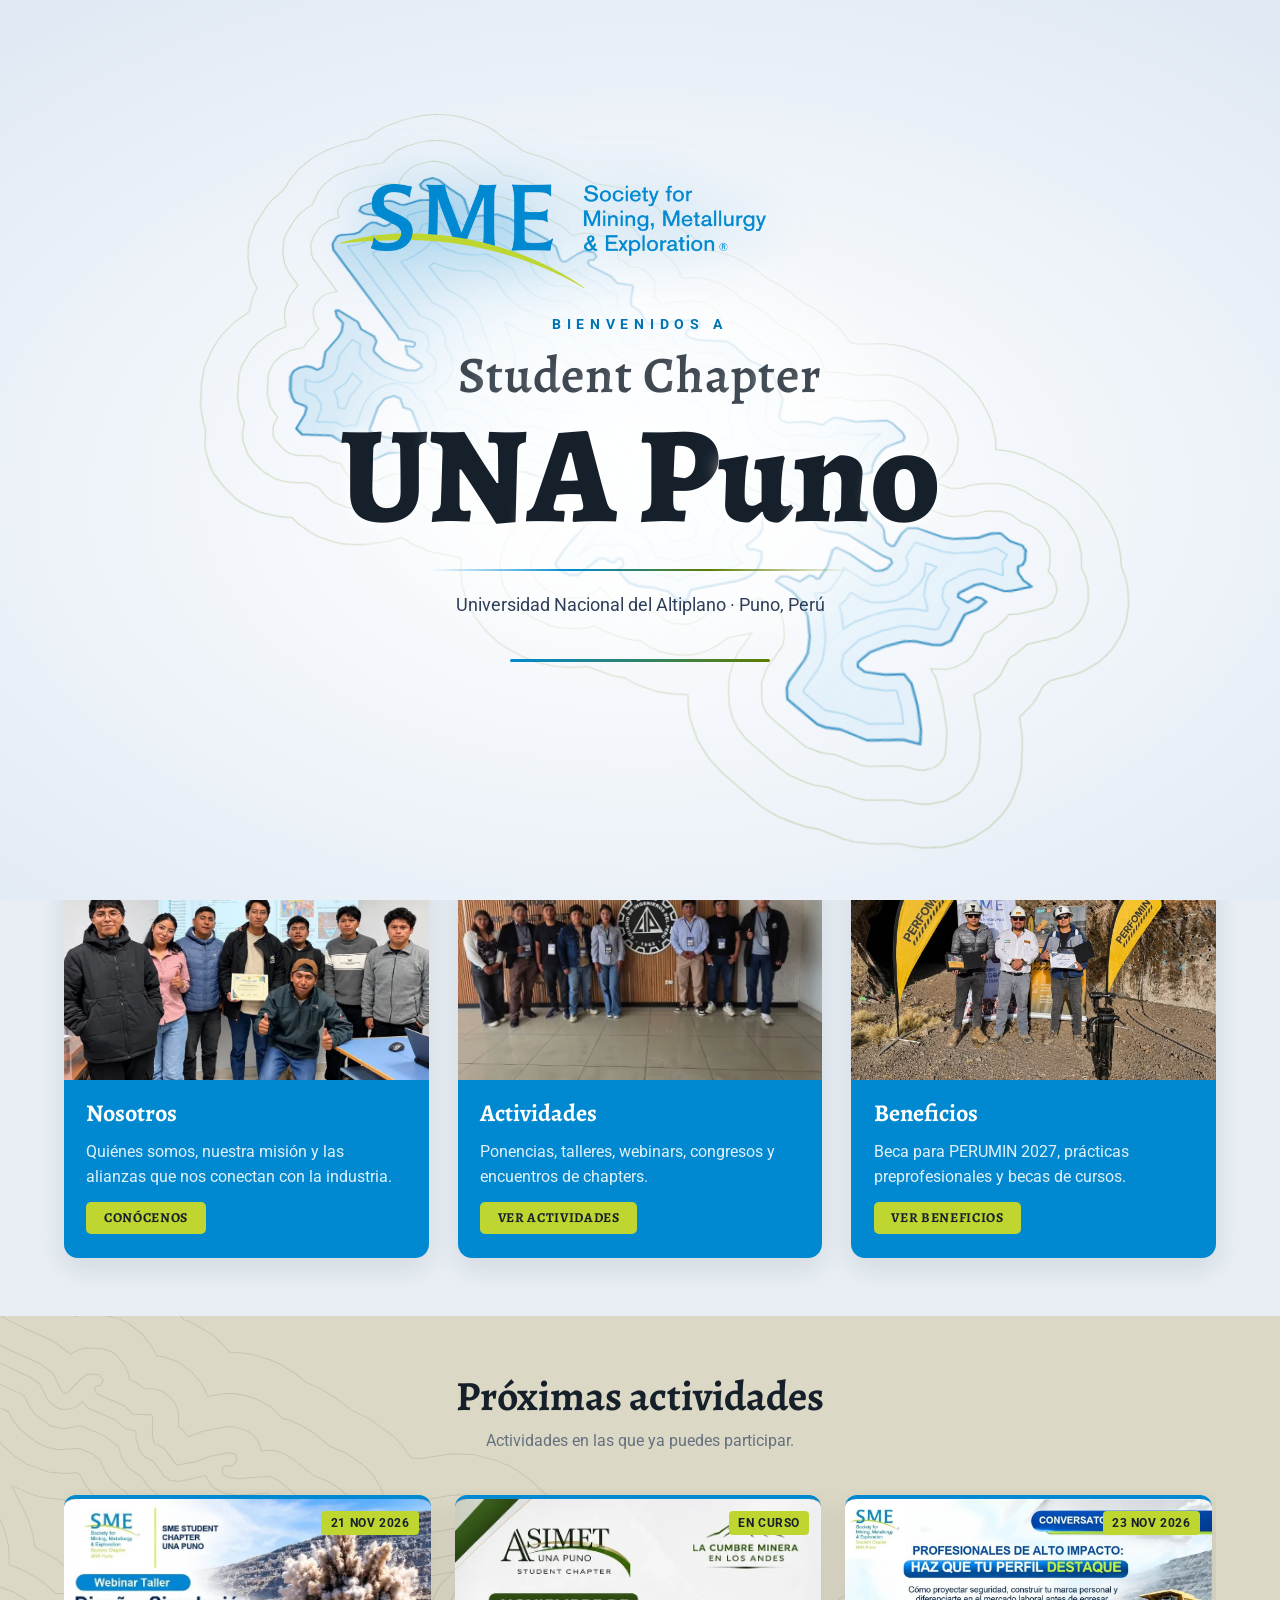
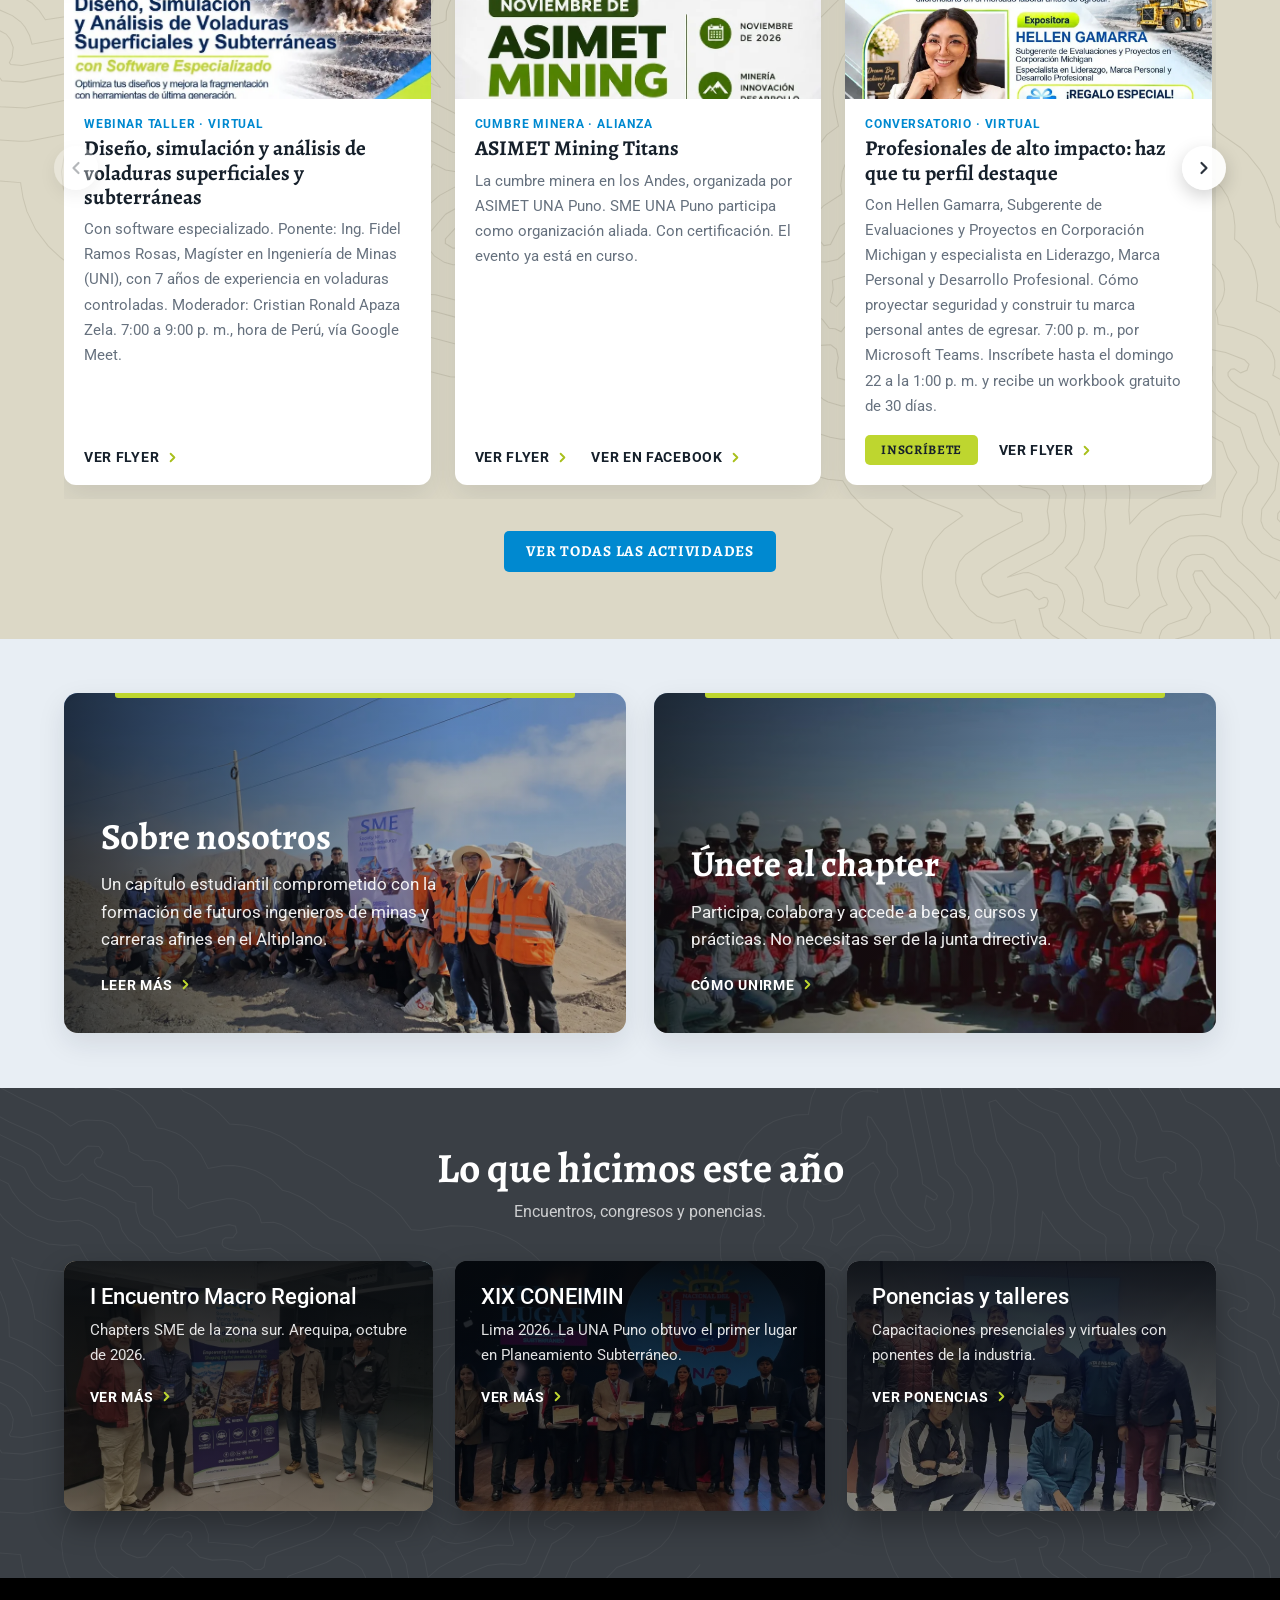
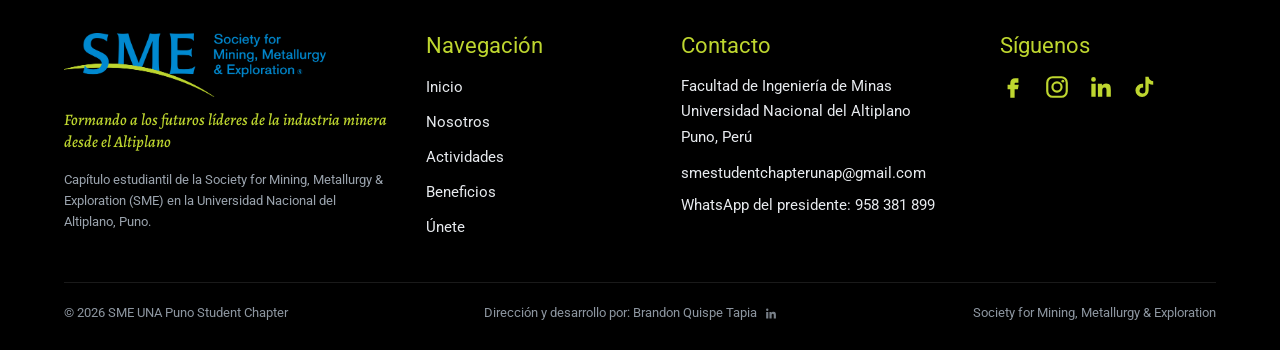
==== commit 458bf6a3: "Agregar el conversatorio del 23 de noviembre en próximas actividades Tarjeta con el flyer, los datos" ====
--- a/index.html
+++ b/index.html
@@ -84,7 +84,7 @@
   <div class="wrap">
     <h2 class="band-title">Próximas actividades</h2>
     <p class="band-sub">Actividades en las que ya puedes participar.</p>
-    <div class="carousel"><button class="car-btn prev" type="button" aria-label="Anterior"><svg viewBox="0 0 24 24" fill="none" stroke="currentColor" stroke-width="2.6" stroke-linecap="round" stroke-linejoin="round"><path d="M15 6l-6 6 6 6"/></svg></button><button class="car-btn next" type="button" aria-label="Siguiente"><svg viewBox="0 0 24 24" fill="none" stroke="currentColor" stroke-width="2.6" stroke-linecap="round" stroke-linejoin="round"><path d="M9 6l6 6-6 6"/></svg></button><div class="track"><article class="ev"><div class="img" data-full="img/voladuras.webp"><img src="img/voladuras.webp" alt="Flyer: Diseño, simulación y análisis de voladuras superficiales y subterráneas con software especializado" loading="lazy"><span class="date">21 nov 2026</span></div><div class="body"><span class="tag">Webinar taller · Virtual</span><h3>Diseño, simulación y análisis de voladuras superficiales y subterráneas</h3><p>Con software especializado. Ponente: Ing. Fidel Ramos Rosas, Magíster en Ingeniería de Minas (UNI), con 7 años de experiencia en voladuras controladas. Moderador: Cristian Ronald Apaza Zela. 7:00 a 9:00 p. m., hora de Perú, vía Google Meet.</p><button class="more" type="button" data-full="img/voladuras.webp">Ver flyer <svg viewBox="0 0 24 24" fill="none" stroke="currentColor" stroke-width="3" stroke-linecap="round" stroke-linejoin="round"><path d="M9 6l6 6-6 6"/></svg></button></div></article><article class="ev"><div class="img" data-full="img/asimet-mining-titans.webp"><img src="img/asimet-mining-titans.webp" alt="Flyer: ASIMET Mining Titans, la cumbre minera en los Andes" loading="lazy"><span class="date">En curso</span></div><div class="body"><span class="tag">Cumbre minera · Alianza</span><h3>ASIMET Mining Titans</h3><p>La cumbre minera en los Andes, organizada por ASIMET UNA Puno. SME UNA Puno participa como organización aliada. Con certificación. El evento ya está en curso.</p><div class="ev-acts"><button class="more" type="button" data-full="img/asimet-mining-titans.webp">Ver flyer <svg viewBox="0 0 24 24" fill="none" stroke="currentColor" stroke-width="3" stroke-linecap="round" stroke-linejoin="round"><path d="M9 6l6 6-6 6"/></svg></button><a class="more" href="https://www.facebook.com/profile.php?id=61571984874403" target="_blank" rel="noopener">Ver en Facebook <svg viewBox="0 0 24 24" fill="none" stroke="currentColor" stroke-width="3" stroke-linecap="round" stroke-linejoin="round"><path d="M9 6l6 6-6 6"/></svg></a></div></div></article><article class="ev"><div class="img" data-full="img/egresados.webp?v=20261116"><img src="img/egresados.webp?v=20261116" alt="Flyer: I Encuentro de Egresados" loading="lazy"><span class="date">4 y 5 dic 2026</span></div><div class="body"><span class="tag">Encuentro · Presencial</span><h3>I Encuentro de Egresados</h3><p>4 de diciembre: Simposio Minero sobre innovación, tecnología y excelencia operacional en minería superficial y subterránea (auditorio de la Facultad de Ingeniería de Minas). 5 de diciembre: Jornada Deportiva (fútbol y vóley) por el Día del Minero.</p><button class="more" type="button" data-full="img/egresados.webp?v=20261116">Ver flyer <svg viewBox="0 0 24 24" fill="none" stroke="currentColor" stroke-width="3" stroke-linecap="round" stroke-linejoin="round"><path d="M9 6l6 6-6 6"/></svg></button></div></article><article class="ev ev-teaser"><div class="img teaser"><img src="img/proximamente.svg" alt="Silueta de un próximo proyecto de SME UNA Puno" loading="lazy"></div><div class="body"><span class="tag">Proyecto SME UNA Puno</span><h3>Próximamente</h3><p>Estamos preparando un nuevo proyecto. Pronto daremos más detalles.</p></div></article></div></div>
+    <div class="carousel"><button class="car-btn prev" type="button" aria-label="Anterior"><svg viewBox="0 0 24 24" fill="none" stroke="currentColor" stroke-width="2.6" stroke-linecap="round" stroke-linejoin="round"><path d="M15 6l-6 6 6 6"/></svg></button><button class="car-btn next" type="button" aria-label="Siguiente"><svg viewBox="0 0 24 24" fill="none" stroke="currentColor" stroke-width="2.6" stroke-linecap="round" stroke-linejoin="round"><path d="M9 6l6 6-6 6"/></svg></button><div class="track"><article class="ev"><div class="img" data-full="img/voladuras.webp"><img src="img/voladuras.webp" alt="Flyer: Diseño, simulación y análisis de voladuras superficiales y subterráneas con software especializado" loading="lazy"><span class="date">21 nov 2026</span></div><div class="body"><span class="tag">Webinar taller · Virtual</span><h3>Diseño, simulación y análisis de voladuras superficiales y subterráneas</h3><p>Con software especializado. Ponente: Ing. Fidel Ramos Rosas, Magíster en Ingeniería de Minas (UNI), con 7 años de experiencia en voladuras controladas. Moderador: Cristian Ronald Apaza Zela. 7:00 a 9:00 p. m., hora de Perú, vía Google Meet.</p><button class="more" type="button" data-full="img/voladuras.webp">Ver flyer <svg viewBox="0 0 24 24" fill="none" stroke="currentColor" stroke-width="3" stroke-linecap="round" stroke-linejoin="round"><path d="M9 6l6 6-6 6"/></svg></button></div></article><article class="ev"><div class="img" data-full="img/asimet-mining-titans.webp"><img src="img/asimet-mining-titans.webp" alt="Flyer: ASIMET Mining Titans, la cumbre minera en los Andes" loading="lazy"><span class="date">En curso</span></div><div class="body"><span class="tag">Cumbre minera · Alianza</span><h3>ASIMET Mining Titans</h3><p>La cumbre minera en los Andes, organizada por ASIMET UNA Puno. SME UNA Puno participa como organización aliada. Con certificación. El evento ya está en curso.</p><div class="ev-acts"><button class="more" type="button" data-full="img/asimet-mining-titans.webp">Ver flyer <svg viewBox="0 0 24 24" fill="none" stroke="currentColor" stroke-width="3" stroke-linecap="round" stroke-linejoin="round"><path d="M9 6l6 6-6 6"/></svg></button><a class="more" href="https://www.facebook.com/profile.php?id=61571984874403" target="_blank" rel="noopener">Ver en Facebook <svg viewBox="0 0 24 24" fill="none" stroke="currentColor" stroke-width="3" stroke-linecap="round" stroke-linejoin="round"><path d="M9 6l6 6-6 6"/></svg></a></div></div></article><article class="ev"><div class="img" data-full="img/conversatorio-perfil.webp"><img src="img/conversatorio-perfil.webp" alt="Flyer: Profesionales de alto impacto, haz que tu perfil destaque" loading="lazy"><span class="date">23 nov 2026</span></div><div class="body"><span class="tag">Conversatorio · Virtual</span><h3>Profesionales de alto impacto: haz que tu perfil destaque</h3><p>Con Hellen Gamarra, Subgerente de Evaluaciones y Proyectos en Corporación Michigan y especialista en Liderazgo, Marca Personal y Desarrollo Profesional. Cómo proyectar seguridad y construir tu marca personal antes de egresar. 7:00 p. m., por Microsoft Teams. Inscríbete hasta el domingo 22 a la 1:00 p. m. y recibe un workbook gratuito de 30 días.</p><div class="ev-acts"><a class="btn btn-lime ev-ins" href="https://forms.gle/y8ohP4dqezqZ9uLC7" target="_blank" rel="noopener">Inscríbete</a><button class="more" type="button" data-full="img/conversatorio-perfil.webp">Ver flyer <svg viewBox="0 0 24 24" fill="none" stroke="currentColor" stroke-width="3" stroke-linecap="round" stroke-linejoin="round"><path d="M9 6l6 6-6 6"/></svg></button></div></div></article><article class="ev"><div class="img" data-full="img/egresados.webp?v=20261116"><img src="img/egresados.webp?v=20261116" alt="Flyer: I Encuentro de Egresados" loading="lazy"><span class="date">4 y 5 dic 2026</span></div><div class="body"><span class="tag">Encuentro · Presencial</span><h3>I Encuentro de Egresados</h3><p>4 de diciembre: Simposio Minero sobre innovación, tecnología y excelencia operacional en minería superficial y subterránea (auditorio de la Facultad de Ingeniería de Minas). 5 de diciembre: Jornada Deportiva (fútbol y vóley) por el Día del Minero.</p><button class="more" type="button" data-full="img/egresados.webp?v=20261116">Ver flyer <svg viewBox="0 0 24 24" fill="none" stroke="currentColor" stroke-width="3" stroke-linecap="round" stroke-linejoin="round"><path d="M9 6l6 6-6 6"/></svg></button></div></article><article class="ev ev-teaser"><div class="img teaser"><img src="img/proximamente.svg" alt="Silueta de un próximo proyecto de SME UNA Puno" loading="lazy"></div><div class="body"><span class="tag">Proyecto SME UNA Puno</span><h3>Próximamente</h3><p>Estamos preparando un nuevo proyecto. Pronto daremos más detalles.</p></div></article></div></div>
     <div class="center"><a class="btn btn-blue" href="actividades.html">Ver todas las actividades</a></div>
   </div>
 </section><section class="features"><div class="wrap feat-grid">
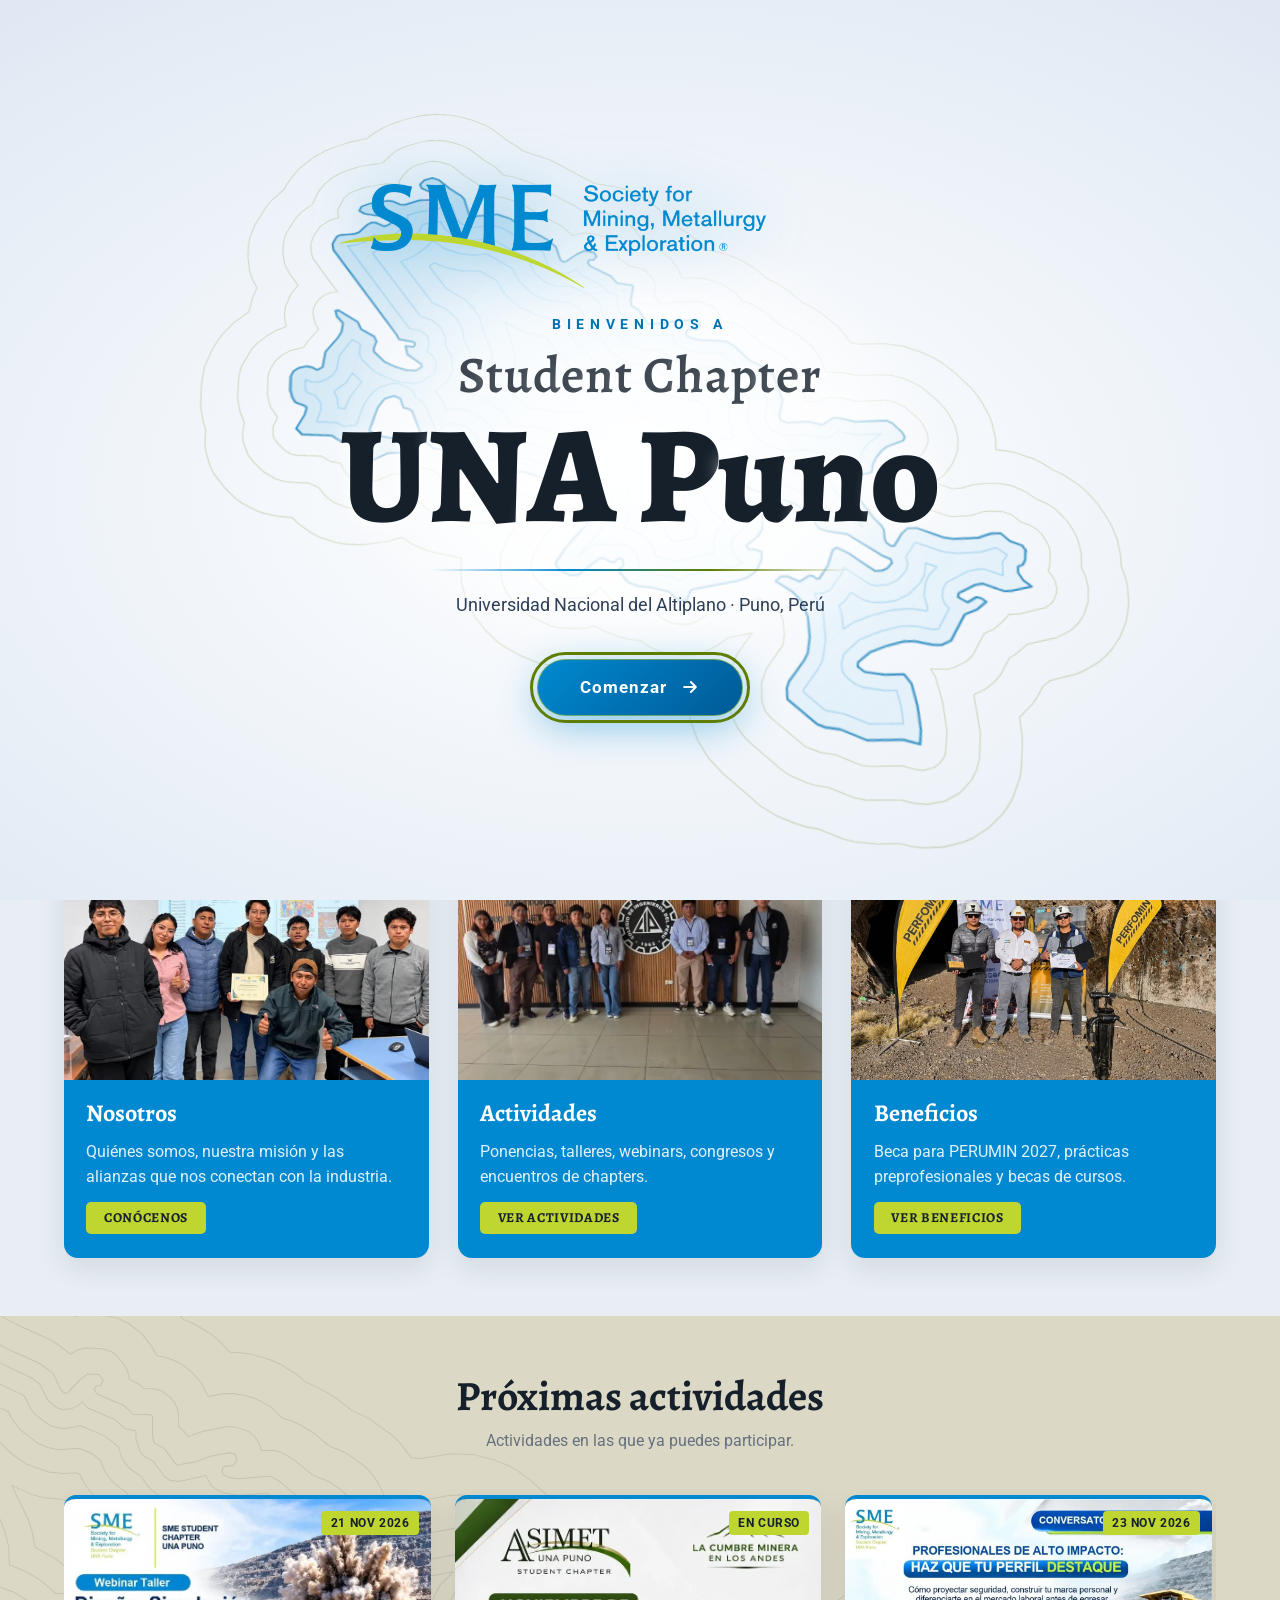
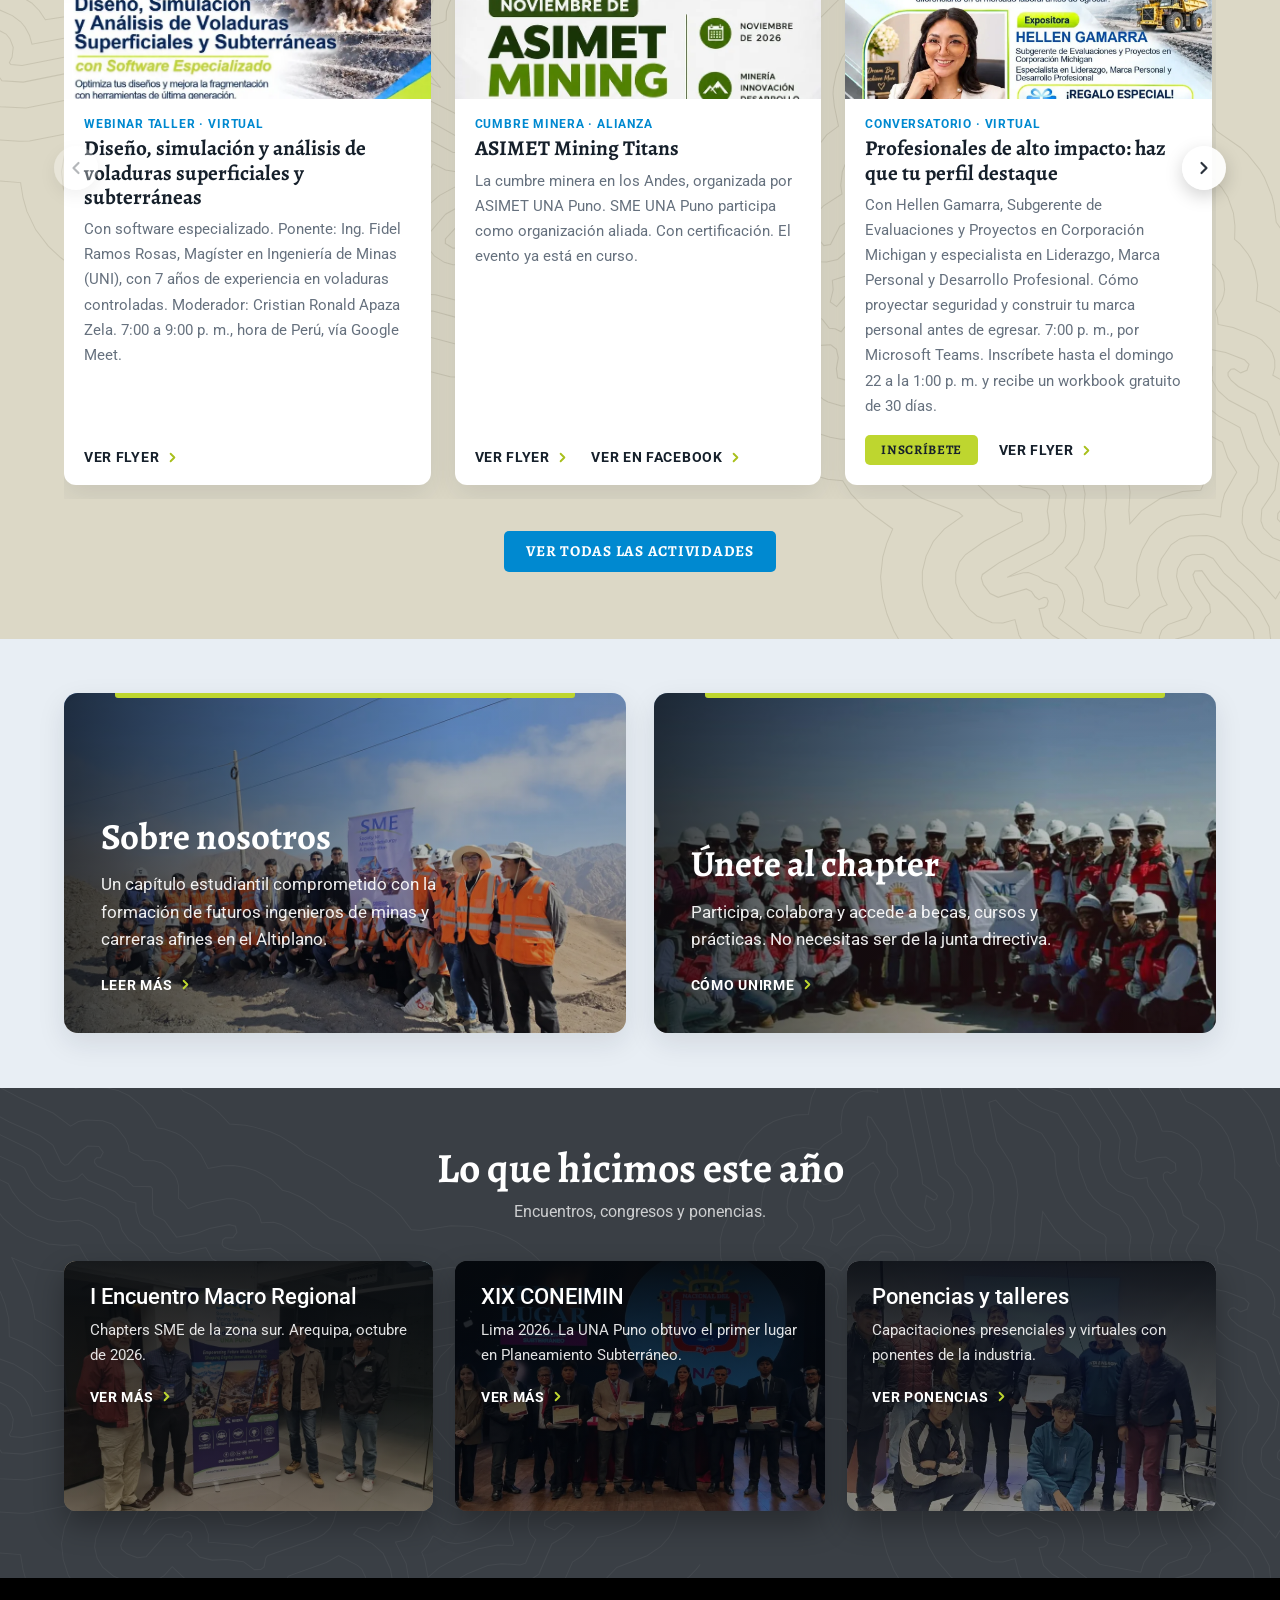
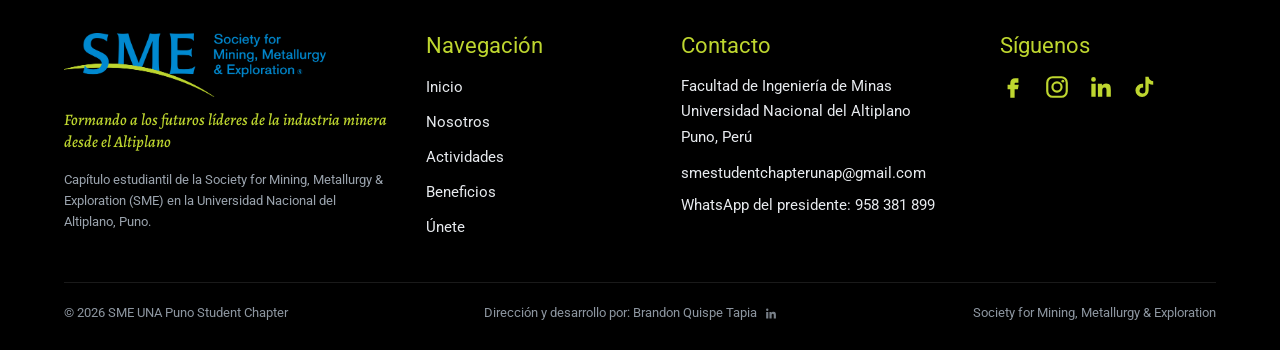
==== commit 1e27bd8a: "Agregar el ponente confirmado del I Encuentro de Egresados Texto con el Ing. Mijael Baldor Pelinco C" ====
--- a/index.html
+++ b/index.html
@@ -84,7 +84,7 @@
   <div class="wrap">
     <h2 class="band-title">Próximas actividades</h2>
     <p class="band-sub">Actividades en las que ya puedes participar.</p>
-    <div class="carousel"><button class="car-btn prev" type="button" aria-label="Anterior"><svg viewBox="0 0 24 24" fill="none" stroke="currentColor" stroke-width="2.6" stroke-linecap="round" stroke-linejoin="round"><path d="M15 6l-6 6 6 6"/></svg></button><button class="car-btn next" type="button" aria-label="Siguiente"><svg viewBox="0 0 24 24" fill="none" stroke="currentColor" stroke-width="2.6" stroke-linecap="round" stroke-linejoin="round"><path d="M9 6l6 6-6 6"/></svg></button><div class="track"><article class="ev"><div class="img" data-full="img/voladuras.webp"><img src="img/voladuras.webp" alt="Flyer: Diseño, simulación y análisis de voladuras superficiales y subterráneas con software especializado" loading="lazy"><span class="date">21 nov 2026</span></div><div class="body"><span class="tag">Webinar taller · Virtual</span><h3>Diseño, simulación y análisis de voladuras superficiales y subterráneas</h3><p>Con software especializado. Ponente: Ing. Fidel Ramos Rosas, Magíster en Ingeniería de Minas (UNI), con 7 años de experiencia en voladuras controladas. Moderador: Cristian Ronald Apaza Zela. 7:00 a 9:00 p. m., hora de Perú, vía Google Meet.</p><button class="more" type="button" data-full="img/voladuras.webp">Ver flyer <svg viewBox="0 0 24 24" fill="none" stroke="currentColor" stroke-width="3" stroke-linecap="round" stroke-linejoin="round"><path d="M9 6l6 6-6 6"/></svg></button></div></article><article class="ev"><div class="img" data-full="img/asimet-mining-titans.webp"><img src="img/asimet-mining-titans.webp" alt="Flyer: ASIMET Mining Titans, la cumbre minera en los Andes" loading="lazy"><span class="date">En curso</span></div><div class="body"><span class="tag">Cumbre minera · Alianza</span><h3>ASIMET Mining Titans</h3><p>La cumbre minera en los Andes, organizada por ASIMET UNA Puno. SME UNA Puno participa como organización aliada. Con certificación. El evento ya está en curso.</p><div class="ev-acts"><button class="more" type="button" data-full="img/asimet-mining-titans.webp">Ver flyer <svg viewBox="0 0 24 24" fill="none" stroke="currentColor" stroke-width="3" stroke-linecap="round" stroke-linejoin="round"><path d="M9 6l6 6-6 6"/></svg></button><a class="more" href="https://www.facebook.com/profile.php?id=61571984874403" target="_blank" rel="noopener">Ver en Facebook <svg viewBox="0 0 24 24" fill="none" stroke="currentColor" stroke-width="3" stroke-linecap="round" stroke-linejoin="round"><path d="M9 6l6 6-6 6"/></svg></a></div></div></article><article class="ev"><div class="img" data-full="img/conversatorio-perfil.webp"><img src="img/conversatorio-perfil.webp" alt="Flyer: Profesionales de alto impacto, haz que tu perfil destaque" loading="lazy"><span class="date">23 nov 2026</span></div><div class="body"><span class="tag">Conversatorio · Virtual</span><h3>Profesionales de alto impacto: haz que tu perfil destaque</h3><p>Con Hellen Gamarra, Subgerente de Evaluaciones y Proyectos en Corporación Michigan y especialista en Liderazgo, Marca Personal y Desarrollo Profesional. Cómo proyectar seguridad y construir tu marca personal antes de egresar. 7:00 p. m., por Microsoft Teams. Inscríbete hasta el domingo 22 a la 1:00 p. m. y recibe un workbook gratuito de 30 días.</p><div class="ev-acts"><a class="btn btn-lime ev-ins" href="https://forms.gle/y8ohP4dqezqZ9uLC7" target="_blank" rel="noopener">Inscríbete</a><button class="more" type="button" data-full="img/conversatorio-perfil.webp">Ver flyer <svg viewBox="0 0 24 24" fill="none" stroke="currentColor" stroke-width="3" stroke-linecap="round" stroke-linejoin="round"><path d="M9 6l6 6-6 6"/></svg></button></div></div></article><article class="ev"><div class="img" data-full="img/egresados.webp?v=20261116"><img src="img/egresados.webp?v=20261116" alt="Flyer: I Encuentro de Egresados" loading="lazy"><span class="date">4 y 5 dic 2026</span></div><div class="body"><span class="tag">Encuentro · Presencial</span><h3>I Encuentro de Egresados</h3><p>4 de diciembre: Simposio Minero sobre innovación, tecnología y excelencia operacional en minería superficial y subterránea (auditorio de la Facultad de Ingeniería de Minas). 5 de diciembre: Jornada Deportiva (fútbol y vóley) por el Día del Minero.</p><button class="more" type="button" data-full="img/egresados.webp?v=20261116">Ver flyer <svg viewBox="0 0 24 24" fill="none" stroke="currentColor" stroke-width="3" stroke-linecap="round" stroke-linejoin="round"><path d="M9 6l6 6-6 6"/></svg></button></div></article><article class="ev ev-teaser"><div class="img teaser"><img src="img/proximamente.svg" alt="Silueta de un próximo proyecto de SME UNA Puno" loading="lazy"></div><div class="body"><span class="tag">Proyecto SME UNA Puno</span><h3>Próximamente</h3><p>Estamos preparando un nuevo proyecto. Pronto daremos más detalles.</p></div></article></div></div>
+    <div class="carousel"><button class="car-btn prev" type="button" aria-label="Anterior"><svg viewBox="0 0 24 24" fill="none" stroke="currentColor" stroke-width="2.6" stroke-linecap="round" stroke-linejoin="round"><path d="M15 6l-6 6 6 6"/></svg></button><button class="car-btn next" type="button" aria-label="Siguiente"><svg viewBox="0 0 24 24" fill="none" stroke="currentColor" stroke-width="2.6" stroke-linecap="round" stroke-linejoin="round"><path d="M9 6l6 6-6 6"/></svg></button><div class="track"><article class="ev"><div class="img" data-full="img/voladuras.webp"><img src="img/voladuras.webp" alt="Flyer: Diseño, simulación y análisis de voladuras superficiales y subterráneas con software especializado" loading="lazy"><span class="date">21 nov 2026</span></div><div class="body"><span class="tag">Webinar taller · Virtual</span><h3>Diseño, simulación y análisis de voladuras superficiales y subterráneas</h3><p>Con software especializado. Ponente: Ing. Fidel Ramos Rosas, Magíster en Ingeniería de Minas (UNI), con 7 años de experiencia en voladuras controladas. Moderador: Cristian Ronald Apaza Zela. 7:00 a 9:00 p. m., hora de Perú, vía Google Meet.</p><button class="more" type="button" data-full="img/voladuras.webp">Ver flyer <svg viewBox="0 0 24 24" fill="none" stroke="currentColor" stroke-width="3" stroke-linecap="round" stroke-linejoin="round"><path d="M9 6l6 6-6 6"/></svg></button></div></article><article class="ev"><div class="img" data-full="img/asimet-mining-titans.webp"><img src="img/asimet-mining-titans.webp" alt="Flyer: ASIMET Mining Titans, la cumbre minera en los Andes" loading="lazy"><span class="date">En curso</span></div><div class="body"><span class="tag">Cumbre minera · Alianza</span><h3>ASIMET Mining Titans</h3><p>La cumbre minera en los Andes, organizada por ASIMET UNA Puno. SME UNA Puno participa como organización aliada. Con certificación. El evento ya está en curso.</p><div class="ev-acts"><button class="more" type="button" data-full="img/asimet-mining-titans.webp">Ver flyer <svg viewBox="0 0 24 24" fill="none" stroke="currentColor" stroke-width="3" stroke-linecap="round" stroke-linejoin="round"><path d="M9 6l6 6-6 6"/></svg></button><a class="more" href="https://www.facebook.com/profile.php?id=61571984874403" target="_blank" rel="noopener">Ver en Facebook <svg viewBox="0 0 24 24" fill="none" stroke="currentColor" stroke-width="3" stroke-linecap="round" stroke-linejoin="round"><path d="M9 6l6 6-6 6"/></svg></a></div></div></article><article class="ev"><div class="img" data-full="img/conversatorio-perfil.webp"><img src="img/conversatorio-perfil.webp" alt="Flyer: Profesionales de alto impacto, haz que tu perfil destaque" loading="lazy"><span class="date">23 nov 2026</span></div><div class="body"><span class="tag">Conversatorio · Virtual</span><h3>Profesionales de alto impacto: haz que tu perfil destaque</h3><p>Con Hellen Gamarra, Subgerente de Evaluaciones y Proyectos en Corporación Michigan y especialista en Liderazgo, Marca Personal y Desarrollo Profesional. Cómo proyectar seguridad y construir tu marca personal antes de egresar. 7:00 p. m., por Microsoft Teams. Inscríbete hasta el domingo 22 a la 1:00 p. m. y recibe un workbook gratuito de 30 días.</p><div class="ev-acts"><a class="btn btn-lime ev-ins" href="https://forms.gle/y8ohP4dqezqZ9uLC7" target="_blank" rel="noopener">Inscríbete</a><button class="more" type="button" data-full="img/conversatorio-perfil.webp">Ver flyer <svg viewBox="0 0 24 24" fill="none" stroke="currentColor" stroke-width="3" stroke-linecap="round" stroke-linejoin="round"><path d="M9 6l6 6-6 6"/></svg></button></div></div></article><article class="ev"><div class="img" data-full="img/egresados.webp?v=20261116"><img src="img/egresados.webp?v=20261116" alt="Flyer: I Encuentro de Egresados" loading="lazy"><span class="date">4 y 5 dic 2026</span></div><div class="body"><span class="tag">Encuentro · Presencial</span><h3>I Encuentro de Egresados</h3><p>4 de diciembre: Simposio Minero sobre innovación, tecnología y excelencia operacional en minería superficial y subterránea (auditorio de la Facultad de Ingeniería de Minas). Ponente confirmado: Ing. Mijael Baldor Pelinco Coari, con «Dinámica de costos en proyectos: cómo evitar que las pequeñas variaciones destruyan el presupuesto». 5 de diciembre: Jornada Deportiva (fútbol y vóley) por el Día del Minero.</p><div class="ev-acts"><button class="more" type="button" data-full="img/egresados.webp?v=20261116">Ver flyer <svg viewBox="0 0 24 24" fill="none" stroke="currentColor" stroke-width="3" stroke-linecap="round" stroke-linejoin="round"><path d="M9 6l6 6-6 6"/></svg></button><button class="more" type="button" data-full="img/egresados-ponente-pelinco.webp">Ver ponente <svg viewBox="0 0 24 24" fill="none" stroke="currentColor" stroke-width="3" stroke-linecap="round" stroke-linejoin="round"><path d="M9 6l6 6-6 6"/></svg></button></div></div></article><article class="ev ev-teaser"><div class="img teaser"><img src="img/proximamente.svg" alt="Silueta de un próximo proyecto de SME UNA Puno" loading="lazy"></div><div class="body"><span class="tag">Proyecto SME UNA Puno</span><h3>Próximamente</h3><p>Estamos preparando un nuevo proyecto. Pronto daremos más detalles.</p></div></article></div></div>
     <div class="center"><a class="btn btn-blue" href="actividades.html">Ver todas las actividades</a></div>
   </div>
 </section><section class="features"><div class="wrap feat-grid">
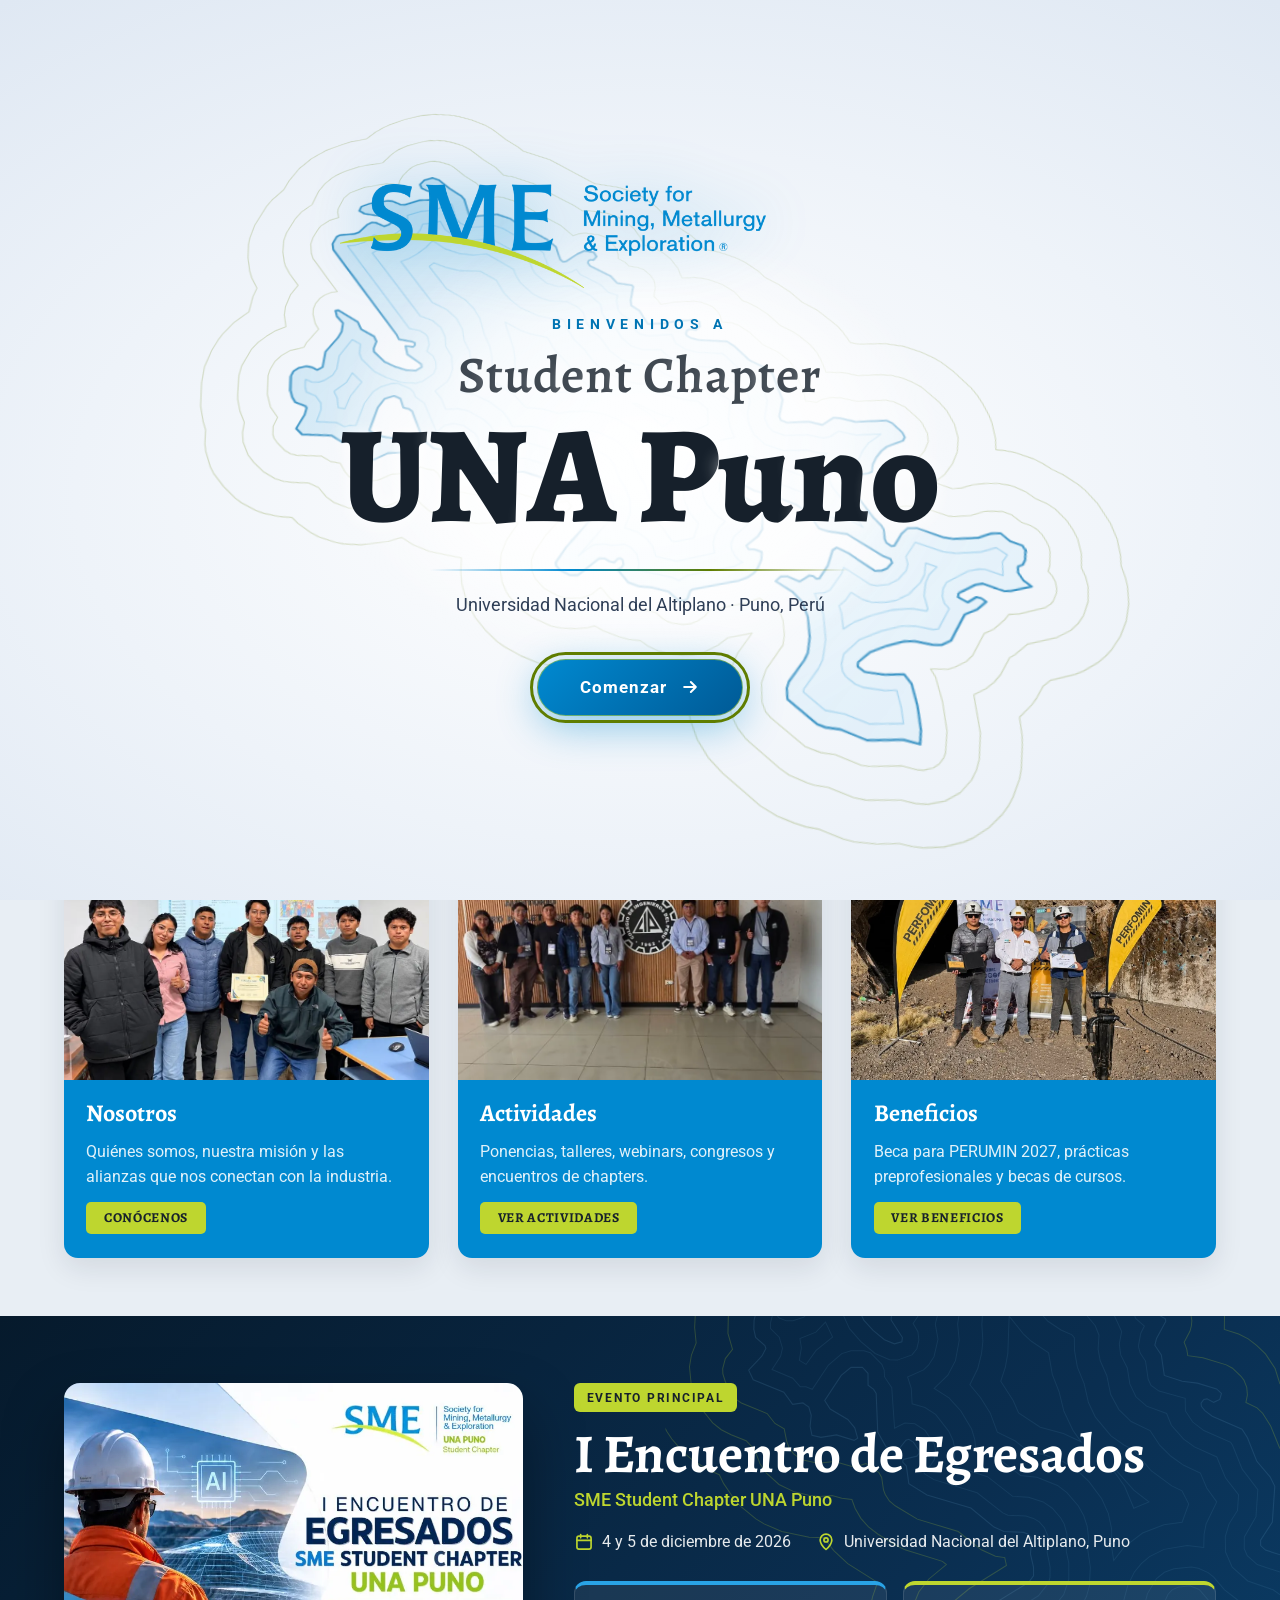
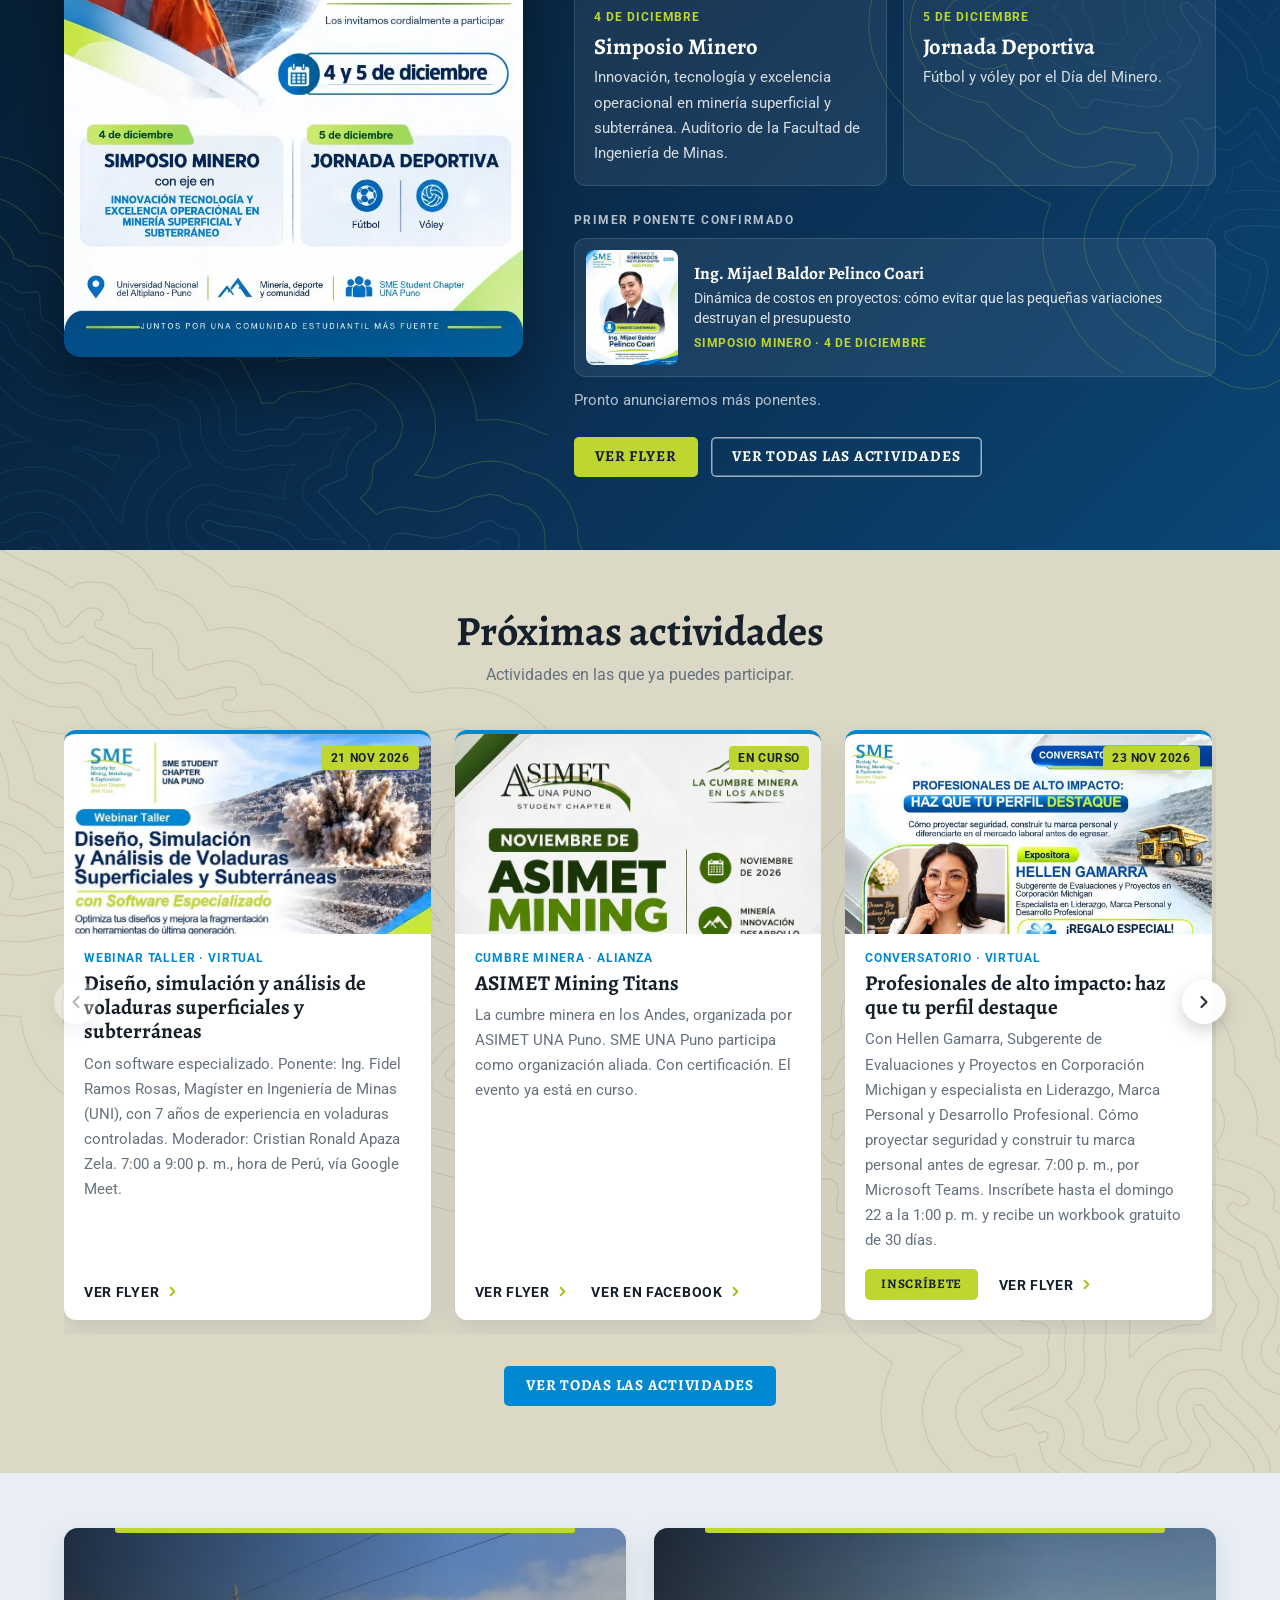
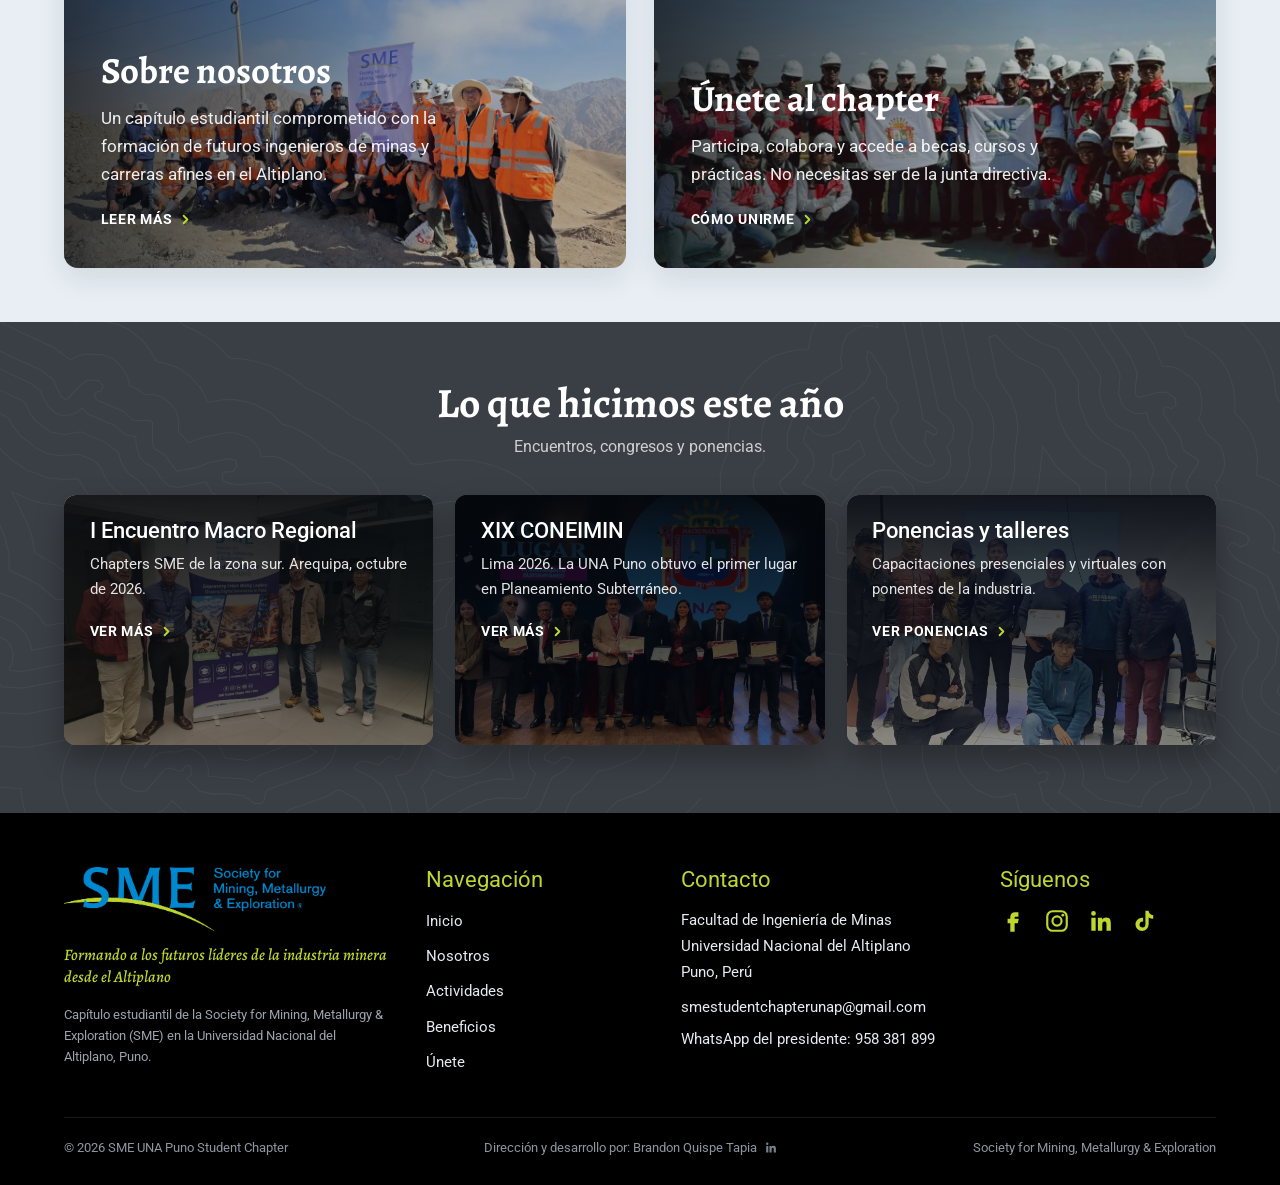
==== commit f0003347: "Destacar el I Encuentro de Egresados como evento principal en Inicio - Nueva zona entre la frase pri" ====
--- a/index.html
+++ b/index.html
@@ -15,7 +15,7 @@
 <link rel="preconnect" href="https://fonts.googleapis.com">
 <link rel="preconnect" href="https://fonts.gstatic.com" crossorigin>
 <link href="https://fonts.googleapis.com/css2?family=Alegreya:ital,wght@0,400;0,500;0,700;1,500&family=Roboto:wght@400;500;700&display=swap" rel="stylesheet">
-<link rel="stylesheet" href="styles.css?v=20261111b">
+<link rel="stylesheet" href="styles.css?v=20261124b">
 <script>(function(){var t=null;try{t=localStorage.getItem('sme-theme')}catch(e){}if(t!=='light'&&t!=='dark'){t=(window.matchMedia&&window.matchMedia('(prefers-color-scheme: dark)').matches)?'dark':'light'}document.documentElement.setAttribute('data-theme',t)})();</script>
 </head>
 <body class="intro-on">
@@ -79,12 +79,35 @@
     <a class="tile" href="actividades.html"><div class="img"><img src="img/cip.webp" alt="" loading="lazy"></div><div class="body"><h3>Actividades</h3><p>Ponencias, talleres, webinars, congresos y encuentros de chapters.</p><span class="btn btn-lime">Ver actividades</span></div></a>
     <a class="tile" href="beneficios.html"><div class="img"><img src="img/perforacion-ganadores.webp" alt="Ganadores del concurso de perforación organizado con PERFOMIN" loading="lazy"></div><div class="body"><h3>Beneficios</h3><p>Beca para PERUMIN 2027, prácticas preprofesionales y becas de cursos.</p><span class="btn btn-lime">Ver beneficios</span></div></a>
   </div>
-</div></section><section class="band band-sand">
+</div></section><section class="featured" id="encuentro-egresados" aria-labelledby="fe-title">
+  <svg class="topo-bg a" viewBox="120 120 760 760" aria-hidden="true"><use href="#lk"/></svg><svg class="topo-bg b" viewBox="120 120 760 760" aria-hidden="true"><use href="#lk"/></svg>
+  <div class="wrap fe-grid">
+    <div class="fe-head">
+      <span class="fe-pill">Evento principal</span>
+      <h2 id="fe-title">I Encuentro de Egresados</h2>
+      <p class="fe-sub">SME Student Chapter UNA Puno</p>
+      <ul class="fe-meta"><li><svg viewBox="0 0 24 24" fill="none" stroke="currentColor" stroke-width="2" stroke-linecap="round" stroke-linejoin="round" aria-hidden="true"><rect x="3.5" y="5" width="17" height="15.5" rx="2.5"/><path d="M3.5 10h17M8 3v4M16 3v4"/></svg>4 y 5 de diciembre de 2026</li><li><svg viewBox="0 0 24 24" fill="none" stroke="currentColor" stroke-width="2" stroke-linecap="round" stroke-linejoin="round" aria-hidden="true"><path d="M12 21s-7-6.2-7-11.5a7 7 0 0114 0C19 14.8 12 21 12 21z"/><circle cx="12" cy="9.5" r="2.5"/></svg>Universidad Nacional del Altiplano, Puno</li></ul>
+    </div>
+    <button class="fe-flyer" type="button" data-full="img/egresados.webp?v=20261116" aria-label="Ver el flyer del I Encuentro de Egresados"><img src="img/egresados.webp?v=20261116" alt="Flyer del I Encuentro de Egresados SME Student Chapter UNA Puno" loading="lazy"></button>
+    <div class="fe-body">
+      <div class="fe-days">
+        <div class="fe-day"><span class="d">4 de diciembre</span><h3>Simposio Minero</h3><p>Innovación, tecnología y excelencia operacional en minería superficial y subterránea. Auditorio de la Facultad de Ingeniería de Minas.</p></div>
+        <div class="fe-day lime"><span class="d">5 de diciembre</span><h3>Jornada Deportiva</h3><p>Fútbol y vóley por el Día del Minero.</p></div>
+      </div>
+      <h3 class="fe-label">Primer ponente confirmado</h3>
+      <div class="fe-spk">
+        <button class="spk" type="button" data-full="img/egresados-ponente-pelinco.webp"><img src="img/egresados-ponente-pelinco.webp" alt="Flyer del ponente Ing. Mijael Baldor Pelinco Coari" loading="lazy"><span class="t"><b>Ing. Mijael Baldor Pelinco Coari</b><span>Dinámica de costos en proyectos: cómo evitar que las pequeñas variaciones destruyan el presupuesto</span><em>Simposio Minero · 4 de diciembre</em></span></button>
+      </div>
+      <p class="fe-note">Pronto anunciaremos más ponentes.</p>
+      <div class="fe-acts"><button class="btn btn-lime" type="button" data-full="img/egresados.webp?v=20261116">Ver flyer</button><a class="btn btn-line" href="actividades.html">Ver todas las actividades</a></div>
+    </div>
+  </div>
+</section><section class="band band-sand">
   <svg class="topo-bg a" viewBox="120 120 760 760" aria-hidden="true"><use href="#lk"/></svg><svg class="topo-bg b" viewBox="120 120 760 760" aria-hidden="true"><use href="#lk"/></svg>
   <div class="wrap">
     <h2 class="band-title">Próximas actividades</h2>
     <p class="band-sub">Actividades en las que ya puedes participar.</p>
-    <div class="carousel"><button class="car-btn prev" type="button" aria-label="Anterior"><svg viewBox="0 0 24 24" fill="none" stroke="currentColor" stroke-width="2.6" stroke-linecap="round" stroke-linejoin="round"><path d="M15 6l-6 6 6 6"/></svg></button><button class="car-btn next" type="button" aria-label="Siguiente"><svg viewBox="0 0 24 24" fill="none" stroke="currentColor" stroke-width="2.6" stroke-linecap="round" stroke-linejoin="round"><path d="M9 6l6 6-6 6"/></svg></button><div class="track"><article class="ev"><div class="img" data-full="img/voladuras.webp"><img src="img/voladuras.webp" alt="Flyer: Diseño, simulación y análisis de voladuras superficiales y subterráneas con software especializado" loading="lazy"><span class="date">21 nov 2026</span></div><div class="body"><span class="tag">Webinar taller · Virtual</span><h3>Diseño, simulación y análisis de voladuras superficiales y subterráneas</h3><p>Con software especializado. Ponente: Ing. Fidel Ramos Rosas, Magíster en Ingeniería de Minas (UNI), con 7 años de experiencia en voladuras controladas. Moderador: Cristian Ronald Apaza Zela. 7:00 a 9:00 p. m., hora de Perú, vía Google Meet.</p><button class="more" type="button" data-full="img/voladuras.webp">Ver flyer <svg viewBox="0 0 24 24" fill="none" stroke="currentColor" stroke-width="3" stroke-linecap="round" stroke-linejoin="round"><path d="M9 6l6 6-6 6"/></svg></button></div></article><article class="ev"><div class="img" data-full="img/asimet-mining-titans.webp"><img src="img/asimet-mining-titans.webp" alt="Flyer: ASIMET Mining Titans, la cumbre minera en los Andes" loading="lazy"><span class="date">En curso</span></div><div class="body"><span class="tag">Cumbre minera · Alianza</span><h3>ASIMET Mining Titans</h3><p>La cumbre minera en los Andes, organizada por ASIMET UNA Puno. SME UNA Puno participa como organización aliada. Con certificación. El evento ya está en curso.</p><div class="ev-acts"><button class="more" type="button" data-full="img/asimet-mining-titans.webp">Ver flyer <svg viewBox="0 0 24 24" fill="none" stroke="currentColor" stroke-width="3" stroke-linecap="round" stroke-linejoin="round"><path d="M9 6l6 6-6 6"/></svg></button><a class="more" href="https://www.facebook.com/profile.php?id=61571984874403" target="_blank" rel="noopener">Ver en Facebook <svg viewBox="0 0 24 24" fill="none" stroke="currentColor" stroke-width="3" stroke-linecap="round" stroke-linejoin="round"><path d="M9 6l6 6-6 6"/></svg></a></div></div></article><article class="ev"><div class="img" data-full="img/conversatorio-perfil.webp"><img src="img/conversatorio-perfil.webp" alt="Flyer: Profesionales de alto impacto, haz que tu perfil destaque" loading="lazy"><span class="date">23 nov 2026</span></div><div class="body"><span class="tag">Conversatorio · Virtual</span><h3>Profesionales de alto impacto: haz que tu perfil destaque</h3><p>Con Hellen Gamarra, Subgerente de Evaluaciones y Proyectos en Corporación Michigan y especialista en Liderazgo, Marca Personal y Desarrollo Profesional. Cómo proyectar seguridad y construir tu marca personal antes de egresar. 7:00 p. m., por Microsoft Teams. Inscríbete hasta el domingo 22 a la 1:00 p. m. y recibe un workbook gratuito de 30 días.</p><div class="ev-acts"><a class="btn btn-lime ev-ins" href="https://forms.gle/y8ohP4dqezqZ9uLC7" target="_blank" rel="noopener">Inscríbete</a><button class="more" type="button" data-full="img/conversatorio-perfil.webp">Ver flyer <svg viewBox="0 0 24 24" fill="none" stroke="currentColor" stroke-width="3" stroke-linecap="round" stroke-linejoin="round"><path d="M9 6l6 6-6 6"/></svg></button></div></div></article><article class="ev"><div class="img" data-full="img/egresados.webp?v=20261116"><img src="img/egresados.webp?v=20261116" alt="Flyer: I Encuentro de Egresados" loading="lazy"><span class="date">4 y 5 dic 2026</span></div><div class="body"><span class="tag">Encuentro · Presencial</span><h3>I Encuentro de Egresados</h3><p>4 de diciembre: Simposio Minero sobre innovación, tecnología y excelencia operacional en minería superficial y subterránea (auditorio de la Facultad de Ingeniería de Minas). Ponente confirmado: Ing. Mijael Baldor Pelinco Coari, con «Dinámica de costos en proyectos: cómo evitar que las pequeñas variaciones destruyan el presupuesto». 5 de diciembre: Jornada Deportiva (fútbol y vóley) por el Día del Minero.</p><div class="ev-acts"><button class="more" type="button" data-full="img/egresados.webp?v=20261116">Ver flyer <svg viewBox="0 0 24 24" fill="none" stroke="currentColor" stroke-width="3" stroke-linecap="round" stroke-linejoin="round"><path d="M9 6l6 6-6 6"/></svg></button><button class="more" type="button" data-full="img/egresados-ponente-pelinco.webp">Ver ponente <svg viewBox="0 0 24 24" fill="none" stroke="currentColor" stroke-width="3" stroke-linecap="round" stroke-linejoin="round"><path d="M9 6l6 6-6 6"/></svg></button></div></div></article><article class="ev ev-teaser"><div class="img teaser"><img src="img/proximamente.svg" alt="Silueta de un próximo proyecto de SME UNA Puno" loading="lazy"></div><div class="body"><span class="tag">Proyecto SME UNA Puno</span><h3>Próximamente</h3><p>Estamos preparando un nuevo proyecto. Pronto daremos más detalles.</p></div></article></div></div>
+    <div class="carousel"><button class="car-btn prev" type="button" aria-label="Anterior"><svg viewBox="0 0 24 24" fill="none" stroke="currentColor" stroke-width="2.6" stroke-linecap="round" stroke-linejoin="round"><path d="M15 6l-6 6 6 6"/></svg></button><button class="car-btn next" type="button" aria-label="Siguiente"><svg viewBox="0 0 24 24" fill="none" stroke="currentColor" stroke-width="2.6" stroke-linecap="round" stroke-linejoin="round"><path d="M9 6l6 6-6 6"/></svg></button><div class="track"><article class="ev"><div class="img" data-full="img/voladuras.webp"><img src="img/voladuras.webp" alt="Flyer: Diseño, simulación y análisis de voladuras superficiales y subterráneas con software especializado" loading="lazy"><span class="date">21 nov 2026</span></div><div class="body"><span class="tag">Webinar taller · Virtual</span><h3>Diseño, simulación y análisis de voladuras superficiales y subterráneas</h3><p>Con software especializado. Ponente: Ing. Fidel Ramos Rosas, Magíster en Ingeniería de Minas (UNI), con 7 años de experiencia en voladuras controladas. Moderador: Cristian Ronald Apaza Zela. 7:00 a 9:00 p. m., hora de Perú, vía Google Meet.</p><button class="more" type="button" data-full="img/voladuras.webp">Ver flyer <svg viewBox="0 0 24 24" fill="none" stroke="currentColor" stroke-width="3" stroke-linecap="round" stroke-linejoin="round"><path d="M9 6l6 6-6 6"/></svg></button></div></article><article class="ev"><div class="img" data-full="img/asimet-mining-titans.webp"><img src="img/asimet-mining-titans.webp" alt="Flyer: ASIMET Mining Titans, la cumbre minera en los Andes" loading="lazy"><span class="date">En curso</span></div><div class="body"><span class="tag">Cumbre minera · Alianza</span><h3>ASIMET Mining Titans</h3><p>La cumbre minera en los Andes, organizada por ASIMET UNA Puno. SME UNA Puno participa como organización aliada. Con certificación. El evento ya está en curso.</p><div class="ev-acts"><button class="more" type="button" data-full="img/asimet-mining-titans.webp">Ver flyer <svg viewBox="0 0 24 24" fill="none" stroke="currentColor" stroke-width="3" stroke-linecap="round" stroke-linejoin="round"><path d="M9 6l6 6-6 6"/></svg></button><a class="more" href="https://www.facebook.com/profile.php?id=61571984874403" target="_blank" rel="noopener">Ver en Facebook <svg viewBox="0 0 24 24" fill="none" stroke="currentColor" stroke-width="3" stroke-linecap="round" stroke-linejoin="round"><path d="M9 6l6 6-6 6"/></svg></a></div></div></article><article class="ev"><div class="img" data-full="img/conversatorio-perfil.webp"><img src="img/conversatorio-perfil.webp" alt="Flyer: Profesionales de alto impacto, haz que tu perfil destaque" loading="lazy"><span class="date">23 nov 2026</span></div><div class="body"><span class="tag">Conversatorio · Virtual</span><h3>Profesionales de alto impacto: haz que tu perfil destaque</h3><p>Con Hellen Gamarra, Subgerente de Evaluaciones y Proyectos en Corporación Michigan y especialista en Liderazgo, Marca Personal y Desarrollo Profesional. Cómo proyectar seguridad y construir tu marca personal antes de egresar. 7:00 p. m., por Microsoft Teams. Inscríbete hasta el domingo 22 a la 1:00 p. m. y recibe un workbook gratuito de 30 días.</p><div class="ev-acts"><a class="btn btn-lime ev-ins" href="https://forms.gle/y8ohP4dqezqZ9uLC7" target="_blank" rel="noopener">Inscríbete</a><button class="more" type="button" data-full="img/conversatorio-perfil.webp">Ver flyer <svg viewBox="0 0 24 24" fill="none" stroke="currentColor" stroke-width="3" stroke-linecap="round" stroke-linejoin="round"><path d="M9 6l6 6-6 6"/></svg></button></div></div></article><article class="ev ev-teaser"><div class="img teaser"><img src="img/proximamente.svg" alt="Silueta de un próximo proyecto de SME UNA Puno" loading="lazy"></div><div class="body"><span class="tag">Proyecto SME UNA Puno</span><h3>Próximamente</h3><p>Estamos preparando un nuevo proyecto. Pronto daremos más detalles.</p></div></article></div></div>
     <div class="center"><a class="btn btn-blue" href="actividades.html">Ver todas las actividades</a></div>
   </div>
 </section><section class="features"><div class="wrap feat-grid">
--- a/styles.css
+++ b/styles.css
@@ -535,3 +535,45 @@
 .grid3.fill-center > *{flex:0 0 calc((100% - 48px) / 3)}
 @media (max-width:980px){.grid3.fill-center > *{flex-basis:calc((100% - 24px) / 2)}}
 @media (max-width:640px){.grid3.fill-center > *{flex-basis:100%}}
+
+/* ---------- evento principal destacado (Inicio) ---------- */
+.featured{position:relative;overflow:hidden;padding:4.2rem 0 4.6rem;color:#fff;background:linear-gradient(135deg,#061a2c 0%,#0a2e50 55%,#0b4675 100%)}
+.featured .topo-bg{position:absolute;pointer-events:none;width:900px;opacity:.6;--tc:rgba(143,211,247,.20);--ti:rgba(143,211,247,.14);--to:rgba(190,214,47,.35);--oi:1;--oo:1;--wc:1.1}
+.featured .topo-bg.a{right:-280px;top:-260px;transform:rotate(14deg)}
+.featured .topo-bg.b{left:-360px;bottom:-380px;transform:rotate(-18deg)}
+.fe-grid{position:relative;z-index:1;display:grid;grid-template-columns:minmax(0,5fr) minmax(0,7fr);grid-template-areas:"flyer head" "flyer body";column-gap:3.2rem;row-gap:1.6rem;align-items:start}
+.fe-head{grid-area:head}
+.fe-flyer{grid-area:flyer;display:block;padding:0;border:0;background:none;cursor:zoom-in;border-radius:16px;overflow:hidden;box-shadow:0 30px 60px rgba(0,0,0,.38);transition:transform .3s}
+.fe-flyer:hover{transform:translateY(-3px)}
+.fe-flyer img{display:block;width:100%;height:auto}
+.fe-body{grid-area:body}
+.fe-pill{display:inline-block;background:var(--lime);color:#17212b;font:700 .78rem 'Roboto',sans-serif;letter-spacing:.14em;text-transform:uppercase;padding:.42rem .8rem;border-radius:6px}
+.featured h2{color:#fff;font-size:clamp(2.2rem,4.4vw,3.4rem);line-height:1.05;margin:.9rem 0 .35rem}
+.fe-sub{color:var(--lime);font:500 1.15rem 'Roboto',sans-serif}
+.fe-meta{list-style:none;margin:1.2rem 0 0;padding:0;display:flex;flex-wrap:wrap;gap:.6rem 1.6rem;color:rgba(255,255,255,.9);font-size:1.02rem}
+.fe-meta li{display:inline-flex;align-items:center;gap:.5rem}
+.fe-meta svg{width:20px;height:20px;color:var(--lime);flex-shrink:0}
+.fe-days{display:grid;grid-template-columns:1fr 1fr;gap:16px}
+.fe-day{background:rgba(255,255,255,.07);border:1px solid rgba(255,255,255,.12);border-top:4px solid #29a3e6;border-radius:12px;padding:1.1rem 1.2rem 1.2rem}
+.fe-day.lime{border-top-color:var(--lime)}
+.fe-day .d{font:700 .74rem 'Roboto',sans-serif;letter-spacing:.08em;text-transform:uppercase;color:var(--lime)}
+.fe-day h3{color:#fff;font-size:1.4rem;margin:.3rem 0 .35rem}
+.fe-day p{color:rgba(255,255,255,.82);font-size:.95rem}
+.fe-label{font:700 .78rem 'Roboto',sans-serif;letter-spacing:.12em;text-transform:uppercase;color:rgba(255,255,255,.7);margin:1.6rem 0 .7rem}
+.fe-spk{display:grid;grid-template-columns:repeat(auto-fit,minmax(300px,1fr));gap:14px}
+.spk{display:flex;align-items:center;gap:1rem;text-align:left;width:100%;padding:.7rem;border:1px solid rgba(255,255,255,.12);border-radius:12px;background:rgba(255,255,255,.07);color:#fff;cursor:zoom-in;font:inherit;transition:background .2s}
+.spk:hover{background:rgba(255,255,255,.12)}
+.spk img{width:92px;height:115px;object-fit:cover;object-position:50% 30%;border-radius:8px;flex-shrink:0}
+.spk .t{display:flex;flex-direction:column;gap:.25rem}
+.spk b{font:700 1.08rem 'Alegreya',Georgia,serif}
+.spk .t > span{font-size:.9rem;color:rgba(255,255,255,.85);line-height:1.4}
+.spk em{font-style:normal;font-size:.78rem;letter-spacing:.06em;text-transform:uppercase;color:var(--lime);font-weight:700}
+.fe-note{color:rgba(255,255,255,.7);font-size:.92rem;margin-top:.7rem}
+.fe-acts{display:flex;flex-wrap:wrap;gap:.8rem;margin-top:1.5rem}
+.featured .btn-line{color:#fff;box-shadow:inset 0 0 0 1.5px rgba(255,255,255,.6)}
+.featured .btn-line:hover{box-shadow:inset 0 0 0 1.5px var(--lime)}
+@media (max-width:900px){
+  .fe-grid{grid-template-columns:1fr;grid-template-areas:"head" "flyer" "body"}
+  .fe-flyer{max-width:460px;width:100%;margin:0 auto}
+}
+@media (max-width:560px){.fe-days{grid-template-columns:1fr}.fe-spk{grid-template-columns:1fr}.featured{padding:3.2rem 0 3.6rem}}
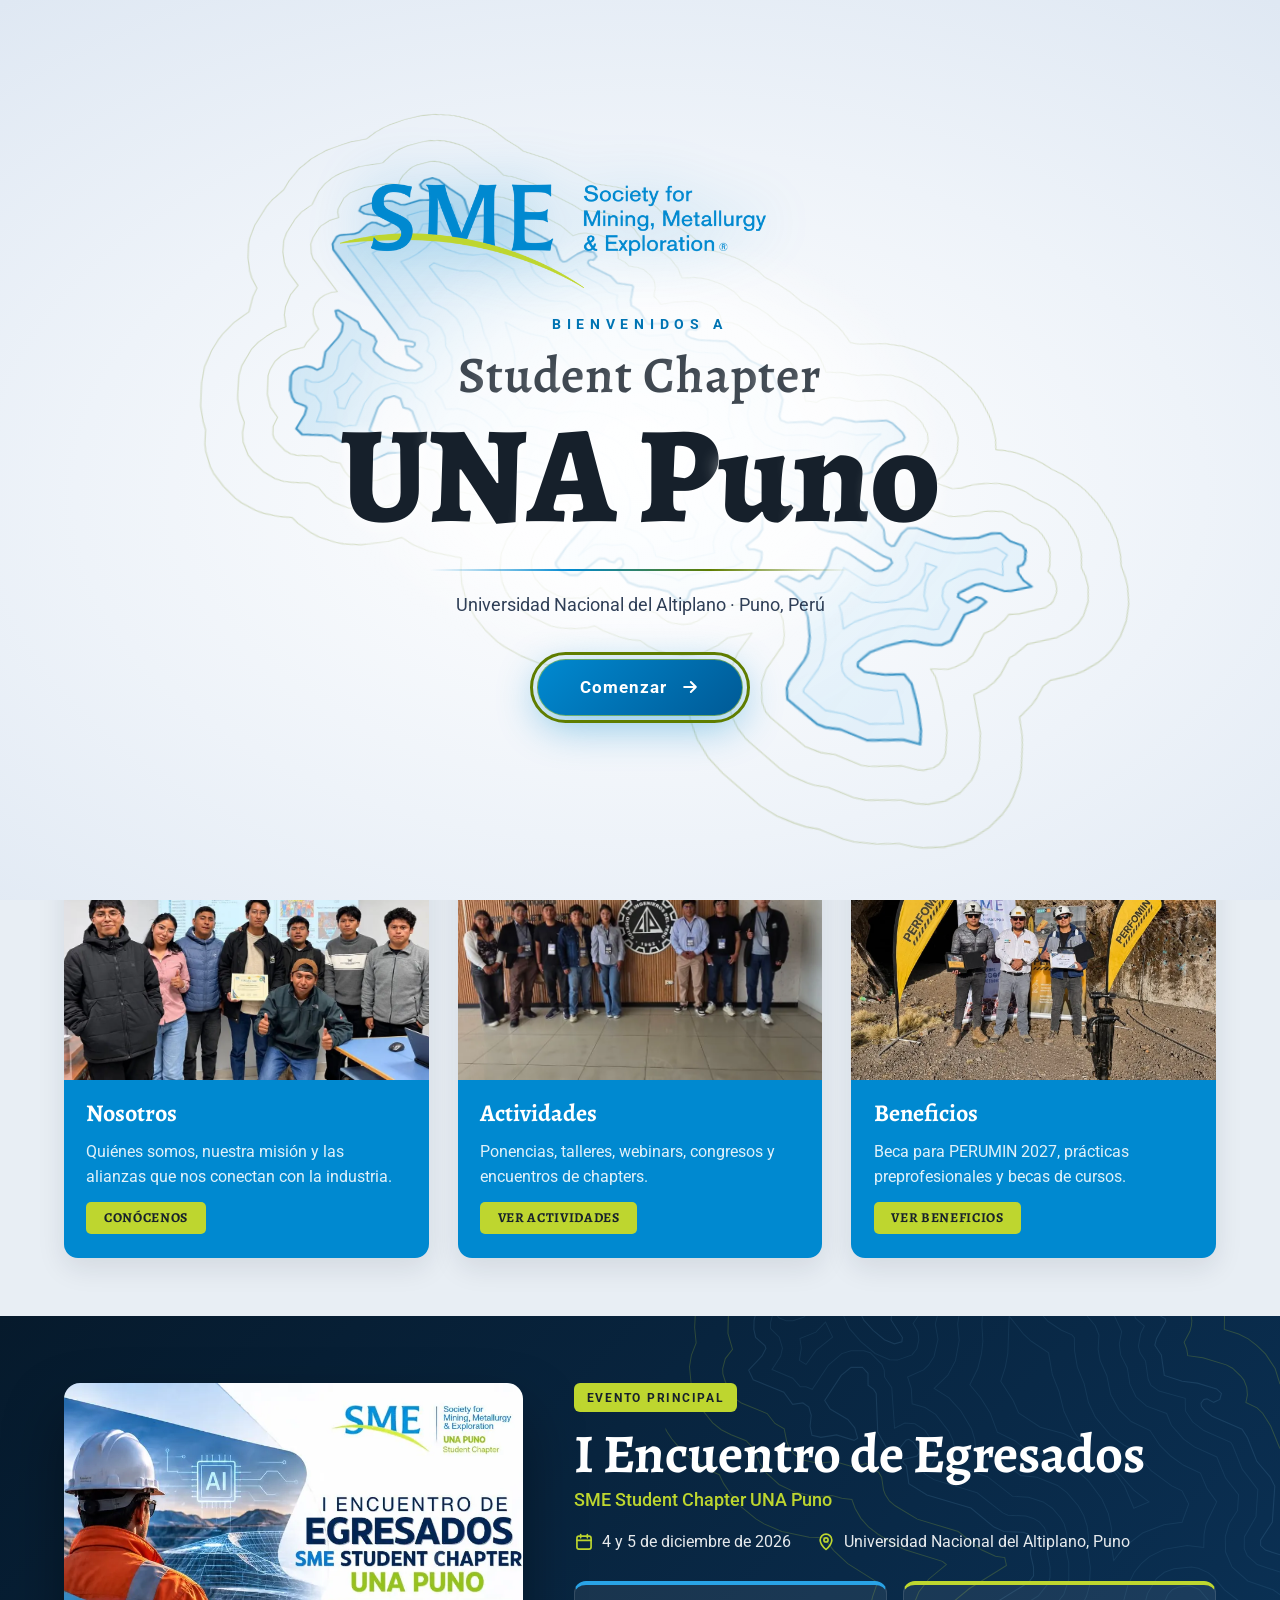
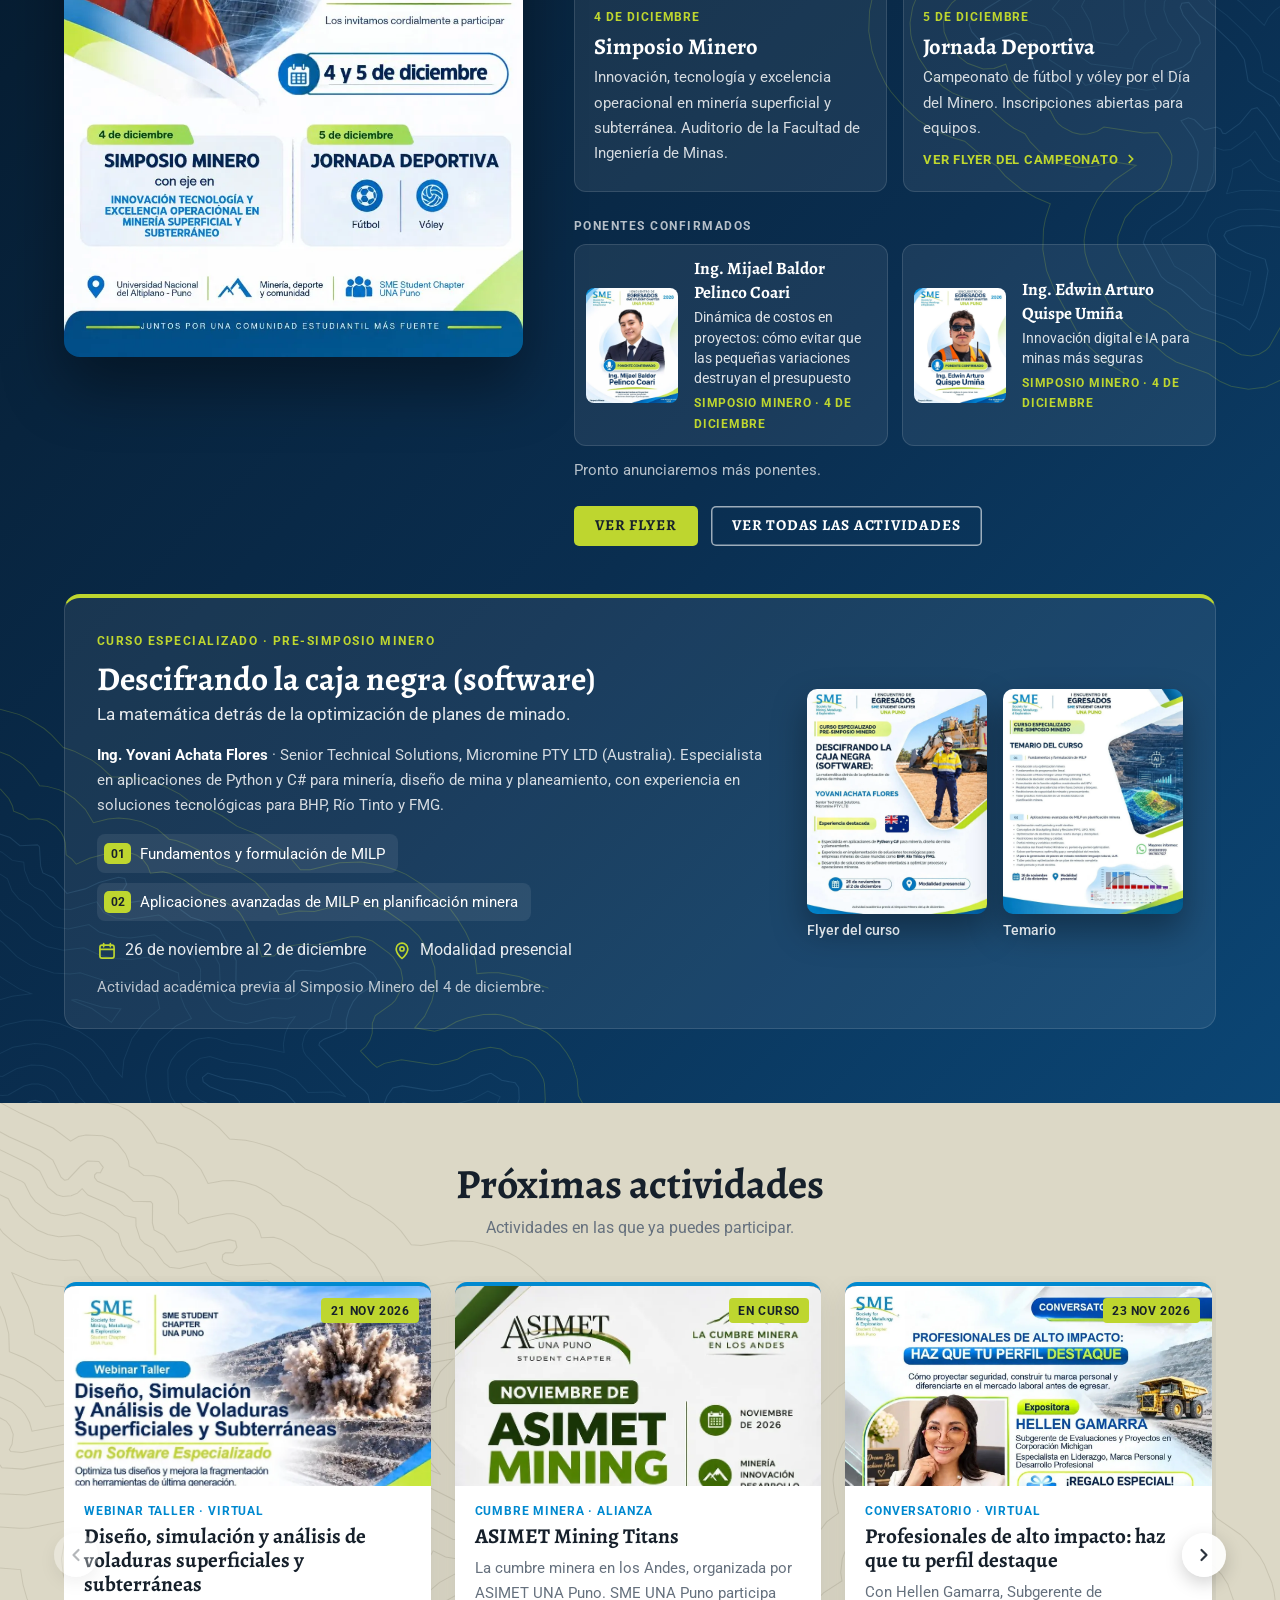
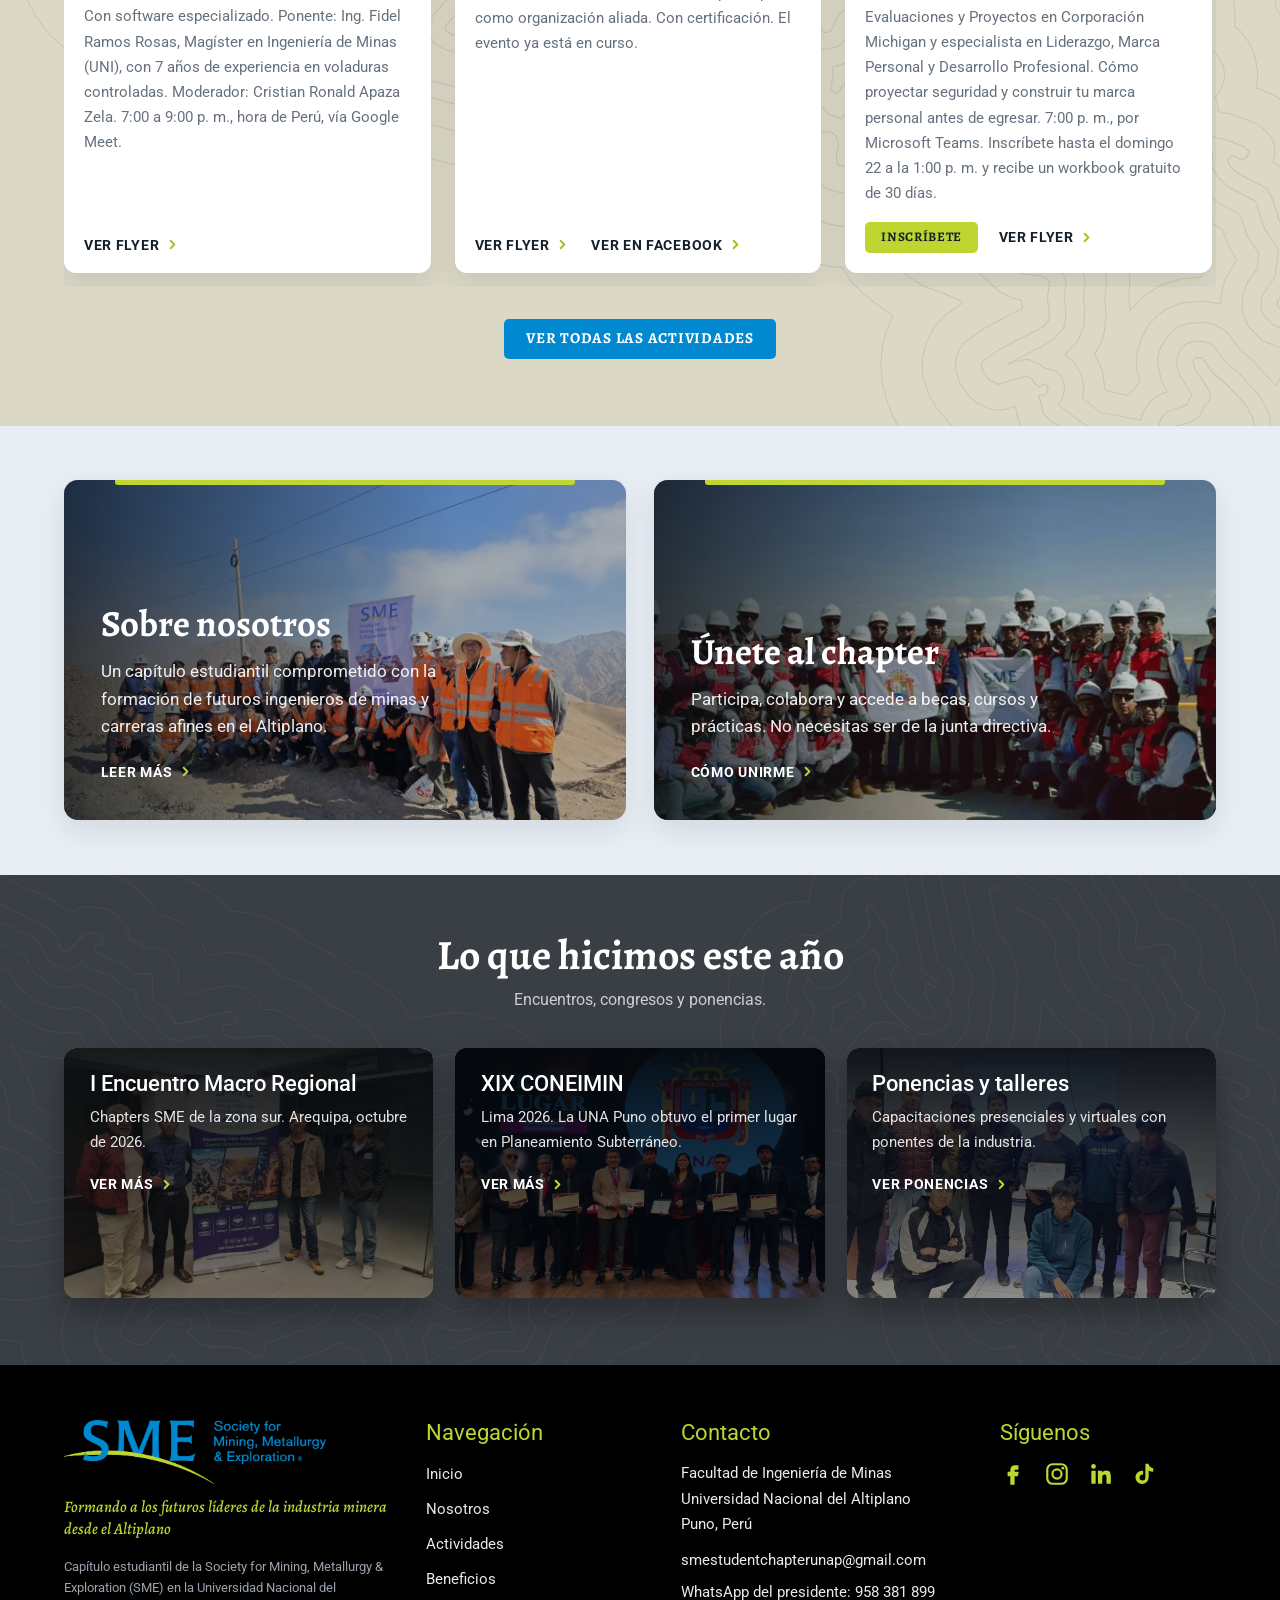
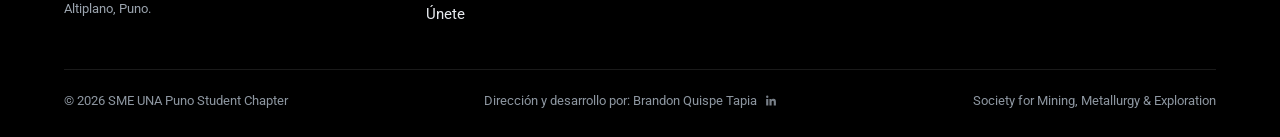
==== commit 858a054a: "Agregar segundo ponente, curso pre-Simposio y campeonato al I Encuentro de Egresados - Inicio: ponen" ====
--- a/index.html
+++ b/index.html
@@ -15,7 +15,7 @@
 <link rel="preconnect" href="https://fonts.googleapis.com">
 <link rel="preconnect" href="https://fonts.gstatic.com" crossorigin>
 <link href="https://fonts.googleapis.com/css2?family=Alegreya:ital,wght@0,400;0,500;0,700;1,500&family=Roboto:wght@400;500;700&display=swap" rel="stylesheet">
-<link rel="stylesheet" href="styles.css?v=20261124b">
+<link rel="stylesheet" href="styles.css?v=20261124d">
 <script>(function(){var t=null;try{t=localStorage.getItem('sme-theme')}catch(e){}if(t!=='light'&&t!=='dark'){t=(window.matchMedia&&window.matchMedia('(prefers-color-scheme: dark)').matches)?'dark':'light'}document.documentElement.setAttribute('data-theme',t)})();</script>
 </head>
 <body class="intro-on">
@@ -92,14 +92,29 @@
     <div class="fe-body">
       <div class="fe-days">
         <div class="fe-day"><span class="d">4 de diciembre</span><h3>Simposio Minero</h3><p>Innovación, tecnología y excelencia operacional en minería superficial y subterránea. Auditorio de la Facultad de Ingeniería de Minas.</p></div>
-        <div class="fe-day lime"><span class="d">5 de diciembre</span><h3>Jornada Deportiva</h3><p>Fútbol y vóley por el Día del Minero.</p></div>
+        <div class="fe-day lime"><span class="d">5 de diciembre</span><h3>Jornada Deportiva</h3><p>Campeonato de fútbol y vóley por el Día del Minero. Inscripciones abiertas para equipos.</p><button class="fe-link" type="button" data-full="img/egresados-campeonato.webp">Ver flyer del campeonato <svg viewBox="0 0 24 24" fill="none" stroke="currentColor" stroke-width="3" stroke-linecap="round" stroke-linejoin="round"><path d="M9 6l6 6-6 6"/></svg></button></div>
       </div>
-      <h3 class="fe-label">Primer ponente confirmado</h3>
+      <h3 class="fe-label">Ponentes confirmados</h3>
       <div class="fe-spk">
-        <button class="spk" type="button" data-full="img/egresados-ponente-pelinco.webp"><img src="img/egresados-ponente-pelinco.webp" alt="Flyer del ponente Ing. Mijael Baldor Pelinco Coari" loading="lazy"><span class="t"><b>Ing. Mijael Baldor Pelinco Coari</b><span>Dinámica de costos en proyectos: cómo evitar que las pequeñas variaciones destruyan el presupuesto</span><em>Simposio Minero · 4 de diciembre</em></span></button>
+        <button class="spk" type="button" data-full="img/egresados-ponente-pelinco.webp"><img src="img/egresados-ponente-pelinco.webp" alt="Flyer del ponente Ing. Mijael Baldor Pelinco Coari" loading="lazy"><span class="t"><b>Ing. Mijael Baldor Pelinco Coari</b><span>Dinámica de costos en proyectos: cómo evitar que las pequeñas variaciones destruyan el presupuesto</span><em>Simposio Minero · 4 de diciembre</em></span></button><button class="spk" type="button" data-full="img/egresados-ponente-quispe.webp"><img src="img/egresados-ponente-quispe.webp" alt="Flyer del ponente Ing. Edwin Arturo Quispe Umiña" loading="lazy"><span class="t"><b>Ing. Edwin Arturo Quispe Umiña</b><span>Innovación digital e IA para minas más seguras</span><em>Simposio Minero · 4 de diciembre</em></span></button>
       </div>
       <p class="fe-note">Pronto anunciaremos más ponentes.</p>
       <div class="fe-acts"><button class="btn btn-lime" type="button" data-full="img/egresados.webp?v=20261116">Ver flyer</button><a class="btn btn-line" href="actividades.html">Ver todas las actividades</a></div>
+    </div>
+    <div class="fe-course">
+      <div class="fc-text">
+        <span class="fc-k">Curso especializado · Pre-Simposio Minero</span>
+        <h3>Descifrando la caja negra (software)</h3>
+        <p class="fc-sub">La matemática detrás de la optimización de planes de minado.</p>
+        <p class="fc-ins"><b>Ing. Yovani Achata Flores</b> · Senior Technical Solutions, Micromine PTY LTD (Australia). Especialista en aplicaciones de Python y C# para minería, diseño de mina y planeamiento, con experiencia en soluciones tecnológicas para BHP, Río Tinto y FMG.</p>
+        <ol class="fc-mod"><li><span>01</span>Fundamentos y formulación de MILP</li><li><span>02</span>Aplicaciones avanzadas de MILP en planificación minera</li></ol>
+        <ul class="fe-meta"><li><svg viewBox="0 0 24 24" fill="none" stroke="currentColor" stroke-width="2" stroke-linecap="round" stroke-linejoin="round" aria-hidden="true"><rect x="3.5" y="5" width="17" height="15.5" rx="2.5"/><path d="M3.5 10h17M8 3v4M16 3v4"/></svg>26 de noviembre al 2 de diciembre</li><li><svg viewBox="0 0 24 24" fill="none" stroke="currentColor" stroke-width="2" stroke-linecap="round" stroke-linejoin="round" aria-hidden="true"><path d="M12 21s-7-6.2-7-11.5a7 7 0 0114 0C19 14.8 12 21 12 21z"/><circle cx="12" cy="9.5" r="2.5"/></svg>Modalidad presencial</li></ul>
+        <p class="fe-note">Actividad académica previa al Simposio Minero del 4 de diciembre.</p>
+      </div>
+      <div class="fc-docs">
+        <button class="doc" type="button" data-full="img/egresados-curso-achata.webp"><img src="img/egresados-curso-achata.webp" alt="Flyer del curso Descifrando la caja negra (software)" loading="lazy"><span>Flyer del curso</span></button>
+        <button class="doc" type="button" data-full="img/egresados-curso-temario.webp"><img src="img/egresados-curso-temario.webp" alt="Temario del curso especializado pre-Simposio Minero" loading="lazy"><span>Temario</span></button>
+      </div>
     </div>
   </div>
 </section><section class="band band-sand">
--- a/styles.css
+++ b/styles.css
@@ -541,7 +541,7 @@
 .featured .topo-bg{position:absolute;pointer-events:none;width:900px;opacity:.6;--tc:rgba(143,211,247,.20);--ti:rgba(143,211,247,.14);--to:rgba(190,214,47,.35);--oi:1;--oo:1;--wc:1.1}
 .featured .topo-bg.a{right:-280px;top:-260px;transform:rotate(14deg)}
 .featured .topo-bg.b{left:-360px;bottom:-380px;transform:rotate(-18deg)}
-.fe-grid{position:relative;z-index:1;display:grid;grid-template-columns:minmax(0,5fr) minmax(0,7fr);grid-template-areas:"flyer head" "flyer body";column-gap:3.2rem;row-gap:1.6rem;align-items:start}
+.fe-grid{position:relative;z-index:1;display:grid;grid-template-columns:minmax(0,5fr) minmax(0,7fr);grid-template-areas:"flyer head" "flyer body" "course course";column-gap:3.2rem;row-gap:1.6rem;align-items:start}
 .fe-head{grid-area:head}
 .fe-flyer{grid-area:flyer;display:block;padding:0;border:0;background:none;cursor:zoom-in;border-radius:16px;overflow:hidden;box-shadow:0 30px 60px rgba(0,0,0,.38);transition:transform .3s}
 .fe-flyer:hover{transform:translateY(-3px)}
@@ -573,7 +573,30 @@
 .featured .btn-line{color:#fff;box-shadow:inset 0 0 0 1.5px rgba(255,255,255,.6)}
 .featured .btn-line:hover{box-shadow:inset 0 0 0 1.5px var(--lime)}
 @media (max-width:900px){
-  .fe-grid{grid-template-columns:1fr;grid-template-areas:"head" "flyer" "body"}
+  .fe-grid{grid-template-columns:1fr;grid-template-areas:"head" "flyer" "body" "course"}
   .fe-flyer{max-width:460px;width:100%;margin:0 auto}
 }
 @media (max-width:560px){.fe-days{grid-template-columns:1fr}.fe-spk{grid-template-columns:1fr}.featured{padding:3.2rem 0 3.6rem}}
+
+/* evento principal: enlace dentro de un día, y panel del curso previo */
+.fe-link{display:inline-flex;align-items:center;gap:.35rem;margin-top:.7rem;padding:0;border:0;background:none;cursor:zoom-in;font:700 .8rem 'Roboto',sans-serif;letter-spacing:.06em;text-transform:uppercase;color:var(--lime)}
+.fe-link svg{width:14px;height:14px}
+.fe-link:hover{color:#fff}
+.fe-course{grid-area:course;display:grid;grid-template-columns:minmax(0,1fr) auto;gap:2.4rem;align-items:center;margin-top:1.4rem;padding:1.8rem 2rem;border-radius:16px;background:rgba(255,255,255,.07);border:1px solid rgba(255,255,255,.12);border-top:4px solid var(--lime)}
+.fc-k{font:700 .78rem 'Roboto',sans-serif;letter-spacing:.12em;text-transform:uppercase;color:var(--lime)}
+.fe-course h3{color:#fff;font-size:clamp(1.6rem,2.6vw,2.1rem);margin:.4rem 0 .2rem}
+.fc-sub{color:rgba(255,255,255,.9);font-size:1.05rem}
+.fc-ins{color:rgba(255,255,255,.82);font-size:.95rem;margin-top:.9rem;max-width:720px}
+.fc-ins b{color:#fff}
+.fc-mod{list-style:none;margin:1rem 0 0;padding:0;display:flex;flex-wrap:wrap;gap:.6rem}
+.fc-mod li{display:inline-flex;align-items:center;gap:.55rem;background:rgba(255,255,255,.08);border-radius:8px;padding:.45rem .8rem .45rem .45rem;font-size:.92rem;color:#fff}
+.fc-mod li span{background:var(--lime);color:#17212b;font:700 .78rem 'Roboto',sans-serif;border-radius:5px;padding:.2rem .4rem}
+.fe-course .fe-meta{margin-top:1rem}
+.fc-docs{display:flex;gap:16px}
+.doc{display:flex;flex-direction:column;gap:.5rem;width:180px;padding:0;border:0;background:none;cursor:zoom-in;color:rgba(255,255,255,.85);font:500 .85rem 'Roboto',sans-serif;text-align:center}
+.doc img{width:100%;aspect-ratio:4/5;object-fit:cover;object-position:top;border-radius:10px;box-shadow:0 16px 34px rgba(0,0,0,.35);transition:transform .3s}
+.doc:hover img{transform:translateY(-3px)}
+@media (max-width:900px){.fe-course{grid-template-columns:1fr;gap:1.4rem;padding:1.4rem 1.3rem}.fc-docs{justify-content:center}}
+@media (max-width:420px){.doc{width:calc(50% - 8px)}}
+
+.featured{scroll-margin-top:24px}
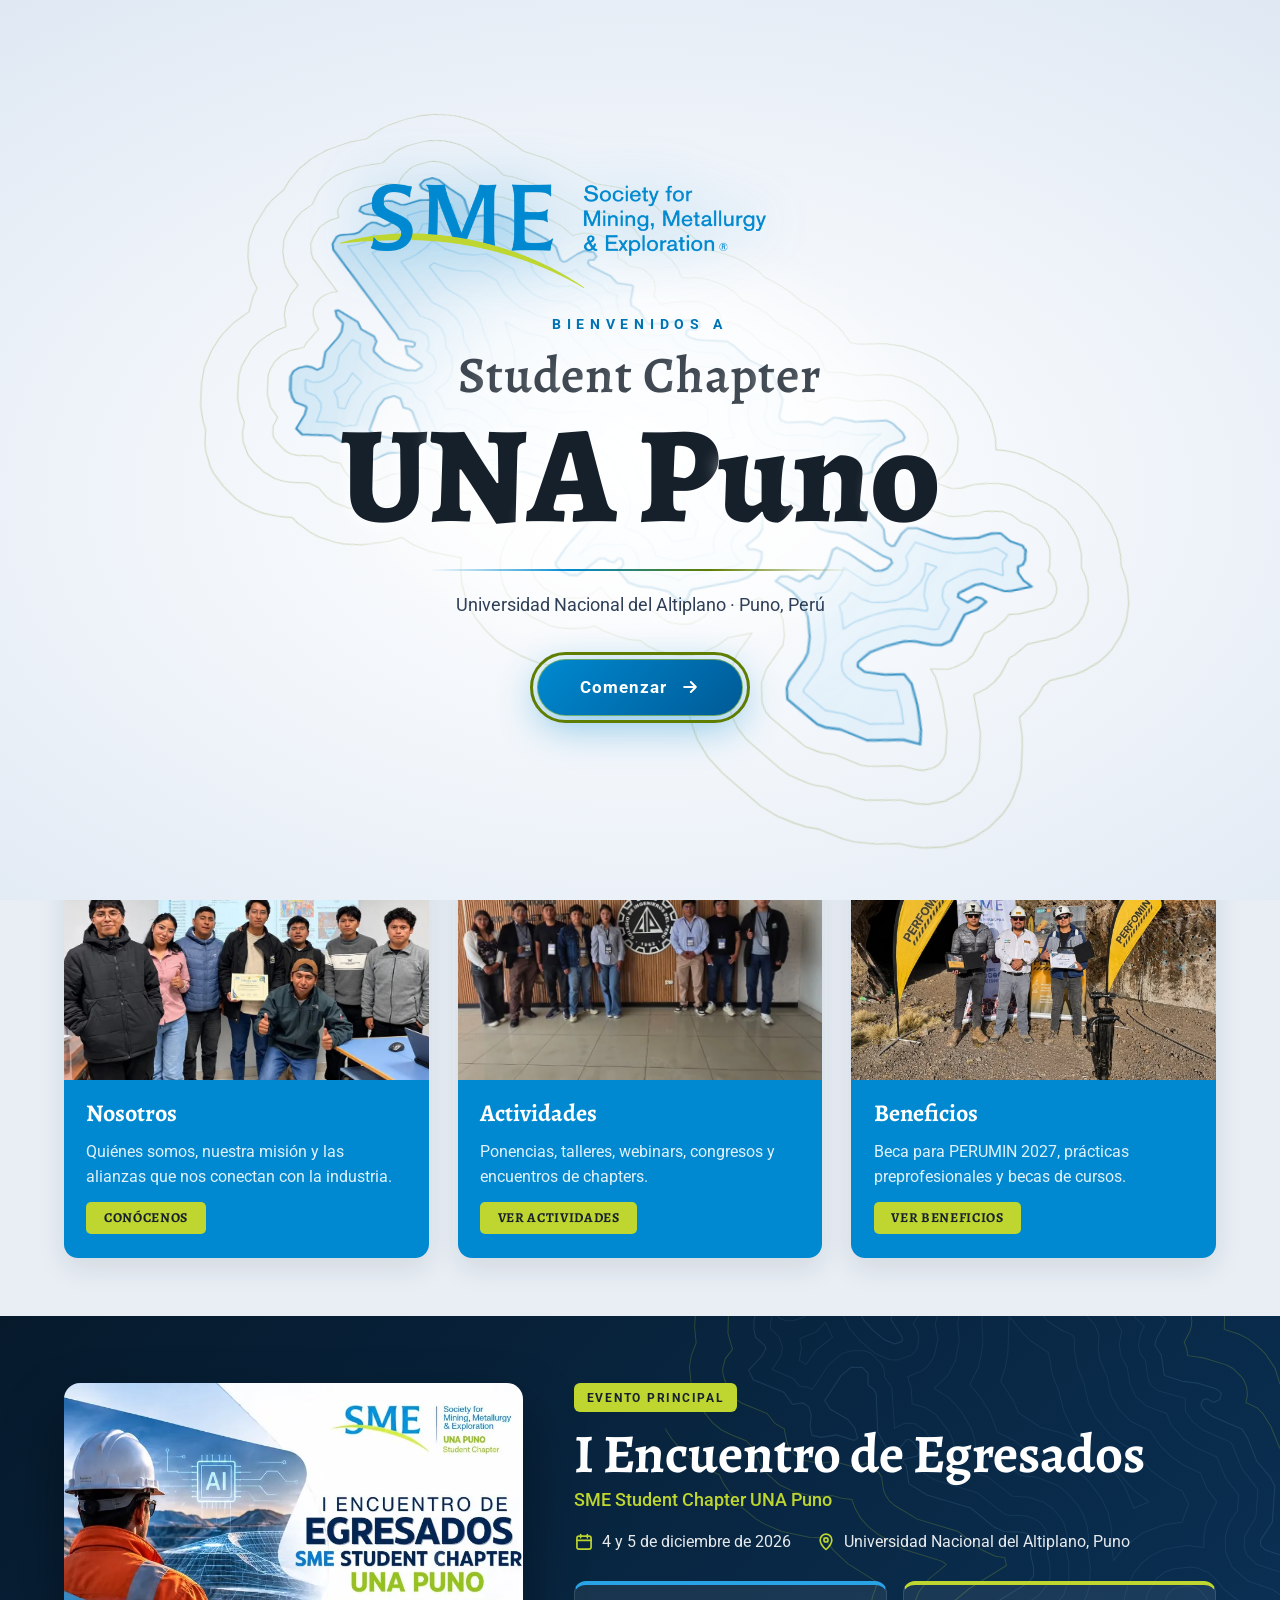
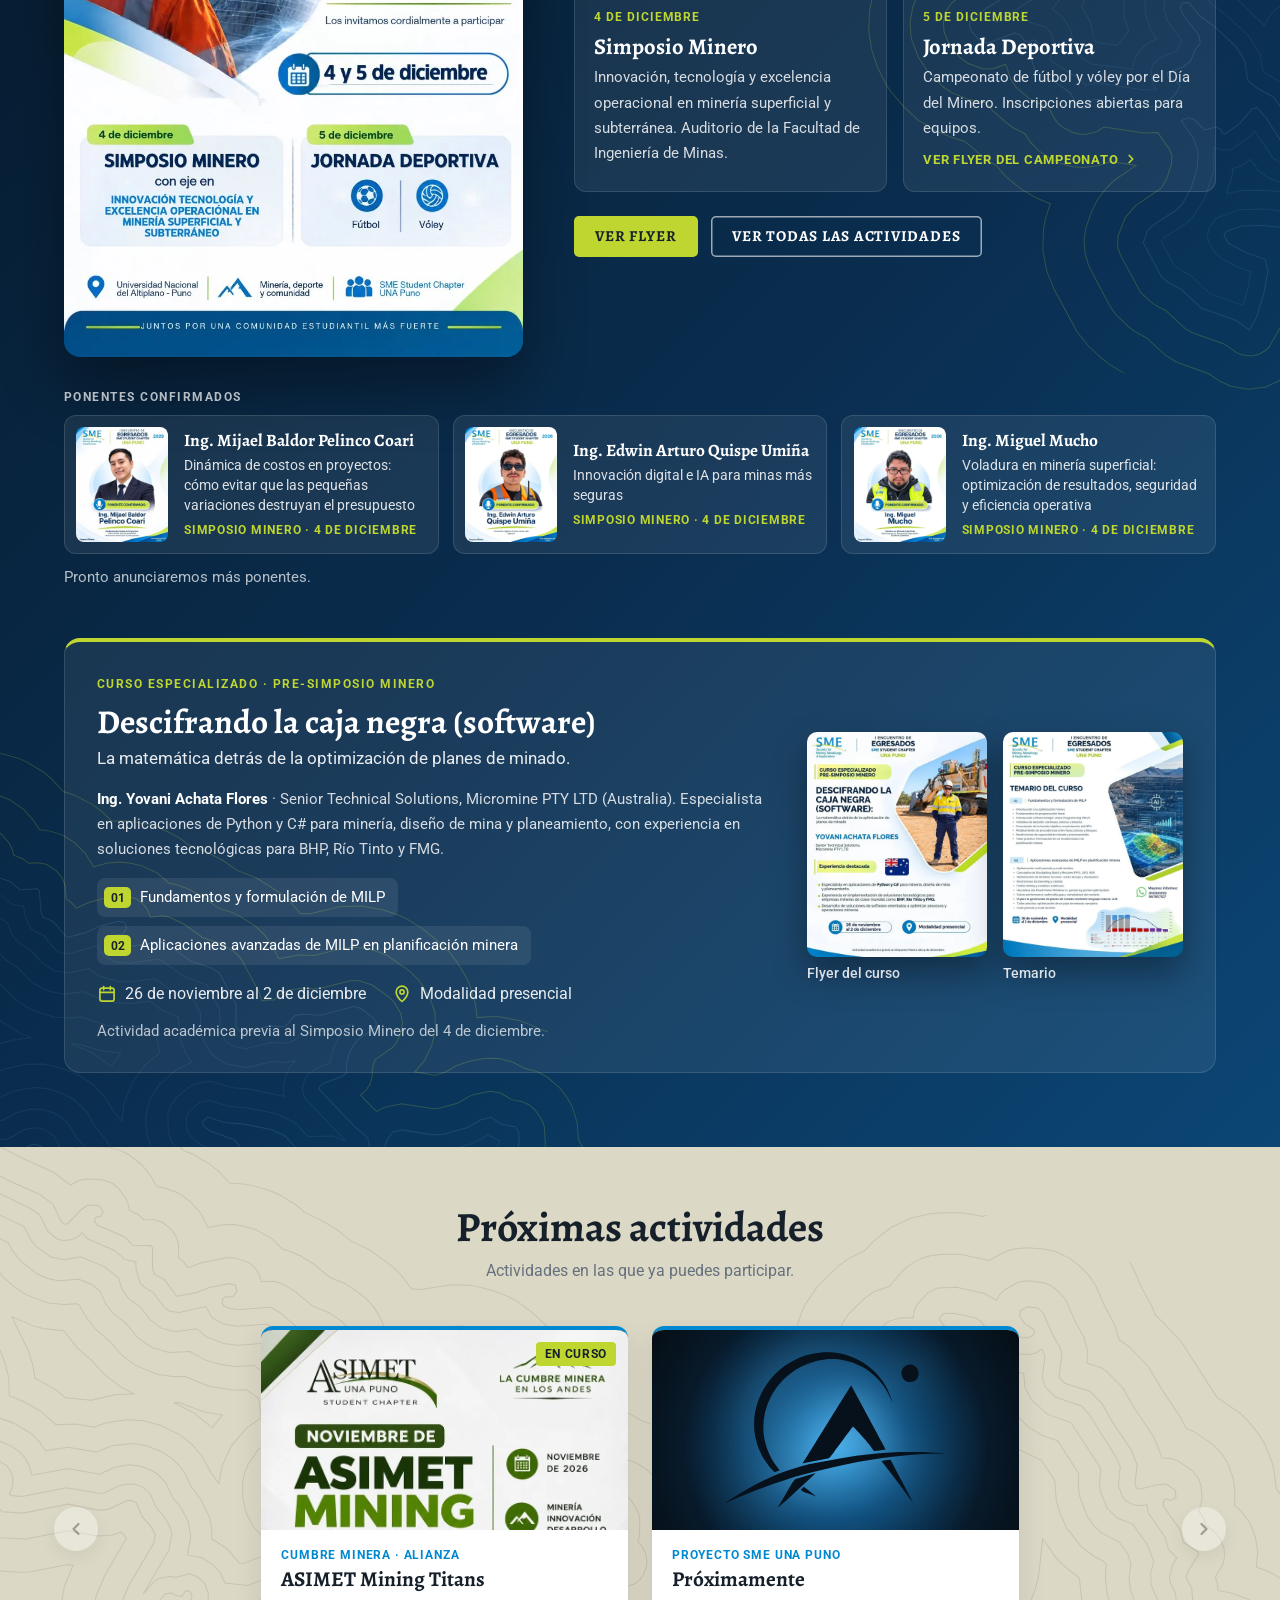
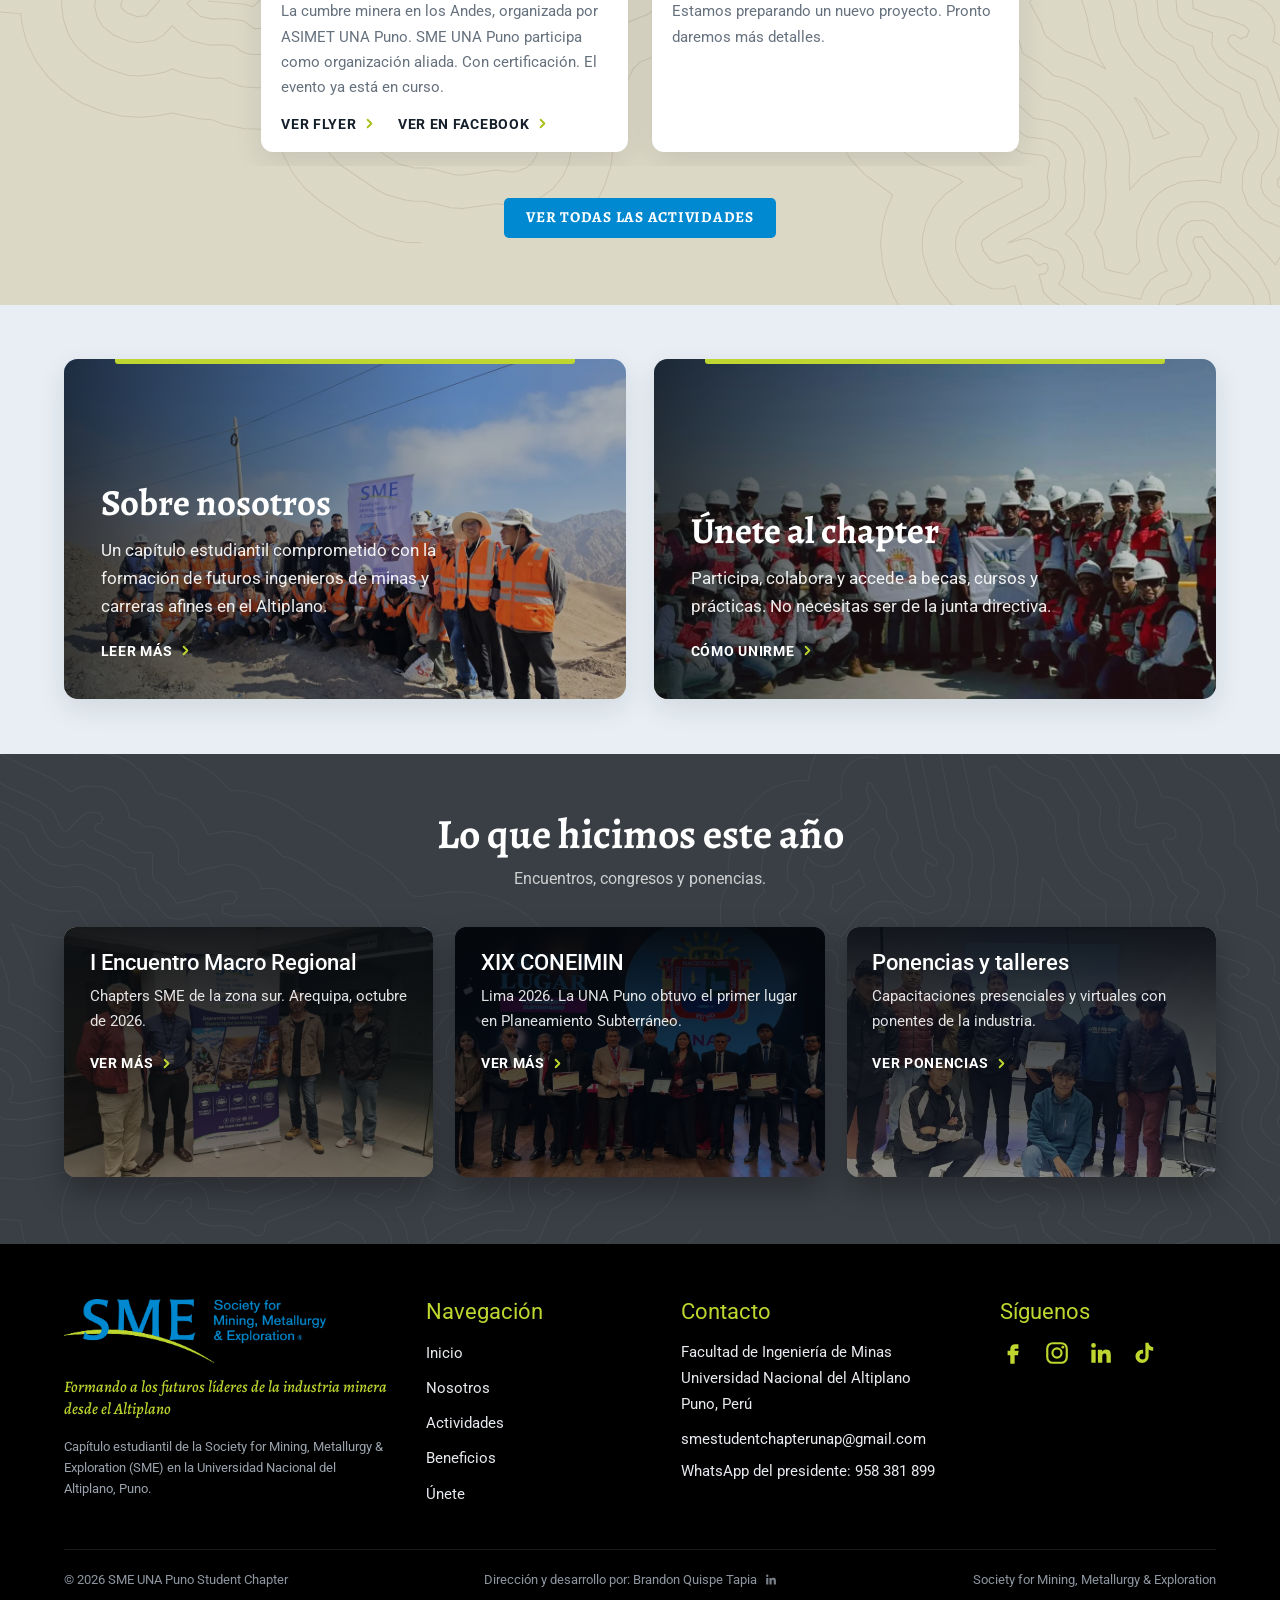
==== commit a1a49d83: "Agregar tercer ponente del Encuentro y pasar actividades pasadas a Ponencias y talleres - Inicio: In" ====
--- a/index.html
+++ b/index.html
@@ -15,7 +15,7 @@
 <link rel="preconnect" href="https://fonts.googleapis.com">
 <link rel="preconnect" href="https://fonts.gstatic.com" crossorigin>
 <link href="https://fonts.googleapis.com/css2?family=Alegreya:ital,wght@0,400;0,500;0,700;1,500&family=Roboto:wght@400;500;700&display=swap" rel="stylesheet">
-<link rel="stylesheet" href="styles.css?v=20261124d">
+<link rel="stylesheet" href="styles.css?v=20261124f">
 <script>(function(){var t=null;try{t=localStorage.getItem('sme-theme')}catch(e){}if(t!=='light'&&t!=='dark'){t=(window.matchMedia&&window.matchMedia('(prefers-color-scheme: dark)').matches)?'dark':'light'}document.documentElement.setAttribute('data-theme',t)})();</script>
 </head>
 <body class="intro-on">
@@ -94,12 +94,14 @@
         <div class="fe-day"><span class="d">4 de diciembre</span><h3>Simposio Minero</h3><p>Innovación, tecnología y excelencia operacional en minería superficial y subterránea. Auditorio de la Facultad de Ingeniería de Minas.</p></div>
         <div class="fe-day lime"><span class="d">5 de diciembre</span><h3>Jornada Deportiva</h3><p>Campeonato de fútbol y vóley por el Día del Minero. Inscripciones abiertas para equipos.</p><button class="fe-link" type="button" data-full="img/egresados-campeonato.webp">Ver flyer del campeonato <svg viewBox="0 0 24 24" fill="none" stroke="currentColor" stroke-width="3" stroke-linecap="round" stroke-linejoin="round"><path d="M9 6l6 6-6 6"/></svg></button></div>
       </div>
-      <h3 class="fe-label">Ponentes confirmados</h3>
-      <div class="fe-spk">
-        <button class="spk" type="button" data-full="img/egresados-ponente-pelinco.webp"><img src="img/egresados-ponente-pelinco.webp" alt="Flyer del ponente Ing. Mijael Baldor Pelinco Coari" loading="lazy"><span class="t"><b>Ing. Mijael Baldor Pelinco Coari</b><span>Dinámica de costos en proyectos: cómo evitar que las pequeñas variaciones destruyan el presupuesto</span><em>Simposio Minero · 4 de diciembre</em></span></button><button class="spk" type="button" data-full="img/egresados-ponente-quispe.webp"><img src="img/egresados-ponente-quispe.webp" alt="Flyer del ponente Ing. Edwin Arturo Quispe Umiña" loading="lazy"><span class="t"><b>Ing. Edwin Arturo Quispe Umiña</b><span>Innovación digital e IA para minas más seguras</span><em>Simposio Minero · 4 de diciembre</em></span></button>
-      </div>
-      <p class="fe-note">Pronto anunciaremos más ponentes.</p>
       <div class="fe-acts"><button class="btn btn-lime" type="button" data-full="img/egresados.webp?v=20261116">Ver flyer</button><a class="btn btn-line" href="actividades.html">Ver todas las actividades</a></div>
+    </div>
+    <div class="fe-speakers">
+        <h3 class="fe-label">Ponentes confirmados</h3>
+        <div class="fe-spk">
+          <button class="spk" type="button" data-full="img/egresados-ponente-pelinco.webp"><img src="img/egresados-ponente-pelinco.webp" alt="Flyer del ponente Ing. Mijael Baldor Pelinco Coari" loading="lazy"><span class="t"><b>Ing. Mijael Baldor Pelinco Coari</b><span>Dinámica de costos en proyectos: cómo evitar que las pequeñas variaciones destruyan el presupuesto</span><em>Simposio Minero · 4 de diciembre</em></span></button><button class="spk" type="button" data-full="img/egresados-ponente-quispe.webp"><img src="img/egresados-ponente-quispe.webp" alt="Flyer del ponente Ing. Edwin Arturo Quispe Umiña" loading="lazy"><span class="t"><b>Ing. Edwin Arturo Quispe Umiña</b><span>Innovación digital e IA para minas más seguras</span><em>Simposio Minero · 4 de diciembre</em></span></button><button class="spk" type="button" data-full="img/egresados-ponente-mucho.webp"><img src="img/egresados-ponente-mucho.webp" alt="Flyer del ponente Ing. Miguel Mucho" loading="lazy"><span class="t"><b>Ing. Miguel Mucho</b><span>Voladura en minería superficial: optimización de resultados, seguridad y eficiencia operativa</span><em>Simposio Minero · 4 de diciembre</em></span></button>
+        </div>
+        <p class="fe-note">Pronto anunciaremos más ponentes.</p>
     </div>
     <div class="fe-course">
       <div class="fc-text">
@@ -122,7 +124,7 @@
   <div class="wrap">
     <h2 class="band-title">Próximas actividades</h2>
     <p class="band-sub">Actividades en las que ya puedes participar.</p>
-    <div class="carousel"><button class="car-btn prev" type="button" aria-label="Anterior"><svg viewBox="0 0 24 24" fill="none" stroke="currentColor" stroke-width="2.6" stroke-linecap="round" stroke-linejoin="round"><path d="M15 6l-6 6 6 6"/></svg></button><button class="car-btn next" type="button" aria-label="Siguiente"><svg viewBox="0 0 24 24" fill="none" stroke="currentColor" stroke-width="2.6" stroke-linecap="round" stroke-linejoin="round"><path d="M9 6l6 6-6 6"/></svg></button><div class="track"><article class="ev"><div class="img" data-full="img/voladuras.webp"><img src="img/voladuras.webp" alt="Flyer: Diseño, simulación y análisis de voladuras superficiales y subterráneas con software especializado" loading="lazy"><span class="date">21 nov 2026</span></div><div class="body"><span class="tag">Webinar taller · Virtual</span><h3>Diseño, simulación y análisis de voladuras superficiales y subterráneas</h3><p>Con software especializado. Ponente: Ing. Fidel Ramos Rosas, Magíster en Ingeniería de Minas (UNI), con 7 años de experiencia en voladuras controladas. Moderador: Cristian Ronald Apaza Zela. 7:00 a 9:00 p. m., hora de Perú, vía Google Meet.</p><button class="more" type="button" data-full="img/voladuras.webp">Ver flyer <svg viewBox="0 0 24 24" fill="none" stroke="currentColor" stroke-width="3" stroke-linecap="round" stroke-linejoin="round"><path d="M9 6l6 6-6 6"/></svg></button></div></article><article class="ev"><div class="img" data-full="img/asimet-mining-titans.webp"><img src="img/asimet-mining-titans.webp" alt="Flyer: ASIMET Mining Titans, la cumbre minera en los Andes" loading="lazy"><span class="date">En curso</span></div><div class="body"><span class="tag">Cumbre minera · Alianza</span><h3>ASIMET Mining Titans</h3><p>La cumbre minera en los Andes, organizada por ASIMET UNA Puno. SME UNA Puno participa como organización aliada. Con certificación. El evento ya está en curso.</p><div class="ev-acts"><button class="more" type="button" data-full="img/asimet-mining-titans.webp">Ver flyer <svg viewBox="0 0 24 24" fill="none" stroke="currentColor" stroke-width="3" stroke-linecap="round" stroke-linejoin="round"><path d="M9 6l6 6-6 6"/></svg></button><a class="more" href="https://www.facebook.com/profile.php?id=61571984874403" target="_blank" rel="noopener">Ver en Facebook <svg viewBox="0 0 24 24" fill="none" stroke="currentColor" stroke-width="3" stroke-linecap="round" stroke-linejoin="round"><path d="M9 6l6 6-6 6"/></svg></a></div></div></article><article class="ev"><div class="img" data-full="img/conversatorio-perfil.webp"><img src="img/conversatorio-perfil.webp" alt="Flyer: Profesionales de alto impacto, haz que tu perfil destaque" loading="lazy"><span class="date">23 nov 2026</span></div><div class="body"><span class="tag">Conversatorio · Virtual</span><h3>Profesionales de alto impacto: haz que tu perfil destaque</h3><p>Con Hellen Gamarra, Subgerente de Evaluaciones y Proyectos en Corporación Michigan y especialista en Liderazgo, Marca Personal y Desarrollo Profesional. Cómo proyectar seguridad y construir tu marca personal antes de egresar. 7:00 p. m., por Microsoft Teams. Inscríbete hasta el domingo 22 a la 1:00 p. m. y recibe un workbook gratuito de 30 días.</p><div class="ev-acts"><a class="btn btn-lime ev-ins" href="https://forms.gle/y8ohP4dqezqZ9uLC7" target="_blank" rel="noopener">Inscríbete</a><button class="more" type="button" data-full="img/conversatorio-perfil.webp">Ver flyer <svg viewBox="0 0 24 24" fill="none" stroke="currentColor" stroke-width="3" stroke-linecap="round" stroke-linejoin="round"><path d="M9 6l6 6-6 6"/></svg></button></div></div></article><article class="ev ev-teaser"><div class="img teaser"><img src="img/proximamente.svg" alt="Silueta de un próximo proyecto de SME UNA Puno" loading="lazy"></div><div class="body"><span class="tag">Proyecto SME UNA Puno</span><h3>Próximamente</h3><p>Estamos preparando un nuevo proyecto. Pronto daremos más detalles.</p></div></article></div></div>
+    <div class="carousel"><button class="car-btn prev" type="button" aria-label="Anterior"><svg viewBox="0 0 24 24" fill="none" stroke="currentColor" stroke-width="2.6" stroke-linecap="round" stroke-linejoin="round"><path d="M15 6l-6 6 6 6"/></svg></button><button class="car-btn next" type="button" aria-label="Siguiente"><svg viewBox="0 0 24 24" fill="none" stroke="currentColor" stroke-width="2.6" stroke-linecap="round" stroke-linejoin="round"><path d="M9 6l6 6-6 6"/></svg></button><div class="track few"><article class="ev"><div class="img" data-full="img/asimet-mining-titans.webp"><img src="img/asimet-mining-titans.webp" alt="Flyer: ASIMET Mining Titans, la cumbre minera en los Andes" loading="lazy"><span class="date">En curso</span></div><div class="body"><span class="tag">Cumbre minera · Alianza</span><h3>ASIMET Mining Titans</h3><p>La cumbre minera en los Andes, organizada por ASIMET UNA Puno. SME UNA Puno participa como organización aliada. Con certificación. El evento ya está en curso.</p><div class="ev-acts"><button class="more" type="button" data-full="img/asimet-mining-titans.webp">Ver flyer <svg viewBox="0 0 24 24" fill="none" stroke="currentColor" stroke-width="3" stroke-linecap="round" stroke-linejoin="round"><path d="M9 6l6 6-6 6"/></svg></button><a class="more" href="https://www.facebook.com/profile.php?id=61571984874403" target="_blank" rel="noopener">Ver en Facebook <svg viewBox="0 0 24 24" fill="none" stroke="currentColor" stroke-width="3" stroke-linecap="round" stroke-linejoin="round"><path d="M9 6l6 6-6 6"/></svg></a></div></div></article><article class="ev ev-teaser"><div class="img teaser"><img src="img/proximamente.svg" alt="Silueta de un próximo proyecto de SME UNA Puno" loading="lazy"></div><div class="body"><span class="tag">Proyecto SME UNA Puno</span><h3>Próximamente</h3><p>Estamos preparando un nuevo proyecto. Pronto daremos más detalles.</p></div></article></div></div>
     <div class="center"><a class="btn btn-blue" href="actividades.html">Ver todas las actividades</a></div>
   </div>
 </section><section class="features"><div class="wrap feat-grid">
--- a/styles.css
+++ b/styles.css
@@ -541,7 +541,7 @@
 .featured .topo-bg{position:absolute;pointer-events:none;width:900px;opacity:.6;--tc:rgba(143,211,247,.20);--ti:rgba(143,211,247,.14);--to:rgba(190,214,47,.35);--oi:1;--oo:1;--wc:1.1}
 .featured .topo-bg.a{right:-280px;top:-260px;transform:rotate(14deg)}
 .featured .topo-bg.b{left:-360px;bottom:-380px;transform:rotate(-18deg)}
-.fe-grid{position:relative;z-index:1;display:grid;grid-template-columns:minmax(0,5fr) minmax(0,7fr);grid-template-areas:"flyer head" "flyer body" "course course";column-gap:3.2rem;row-gap:1.6rem;align-items:start}
+.fe-grid{position:relative;z-index:1;display:grid;grid-template-columns:minmax(0,5fr) minmax(0,7fr);grid-template-areas:"flyer head" "flyer body" "spk spk" "course course";column-gap:3.2rem;row-gap:1.6rem;align-items:start}
 .fe-head{grid-area:head}
 .fe-flyer{grid-area:flyer;display:block;padding:0;border:0;background:none;cursor:zoom-in;border-radius:16px;overflow:hidden;box-shadow:0 30px 60px rgba(0,0,0,.38);transition:transform .3s}
 .fe-flyer:hover{transform:translateY(-3px)}
@@ -573,7 +573,7 @@
 .featured .btn-line{color:#fff;box-shadow:inset 0 0 0 1.5px rgba(255,255,255,.6)}
 .featured .btn-line:hover{box-shadow:inset 0 0 0 1.5px var(--lime)}
 @media (max-width:900px){
-  .fe-grid{grid-template-columns:1fr;grid-template-areas:"head" "flyer" "body" "course"}
+  .fe-grid{grid-template-columns:1fr;grid-template-areas:"head" "flyer" "body" "spk" "course"}
   .fe-flyer{max-width:460px;width:100%;margin:0 auto}
 }
 @media (max-width:560px){.fe-days{grid-template-columns:1fr}.fe-spk{grid-template-columns:1fr}.featured{padding:3.2rem 0 3.6rem}}
@@ -600,3 +600,13 @@
 @media (max-width:420px){.doc{width:calc(50% - 8px)}}
 
 .featured{scroll-margin-top:24px}
+
+/* ponentes del evento principal en fila propia; carrusel con pocas tarjetas centrado */
+.fe-speakers{grid-area:spk;margin-top:.4rem}
+.fe-speakers .fe-label{margin-top:0}
+.fe-speakers .fe-spk{grid-template-columns:repeat(3,minmax(0,1fr))}
+@media (max-width:900px){.fe-speakers .fe-spk{grid-template-columns:1fr}}
+@media (min-width:641px){.track.few{justify-content:center}}
+.fe-grid{grid-template-rows:auto 1fr auto auto}
+.fe-body{align-self:start}
+@media (max-width:900px){.fe-grid{grid-template-rows:none}}
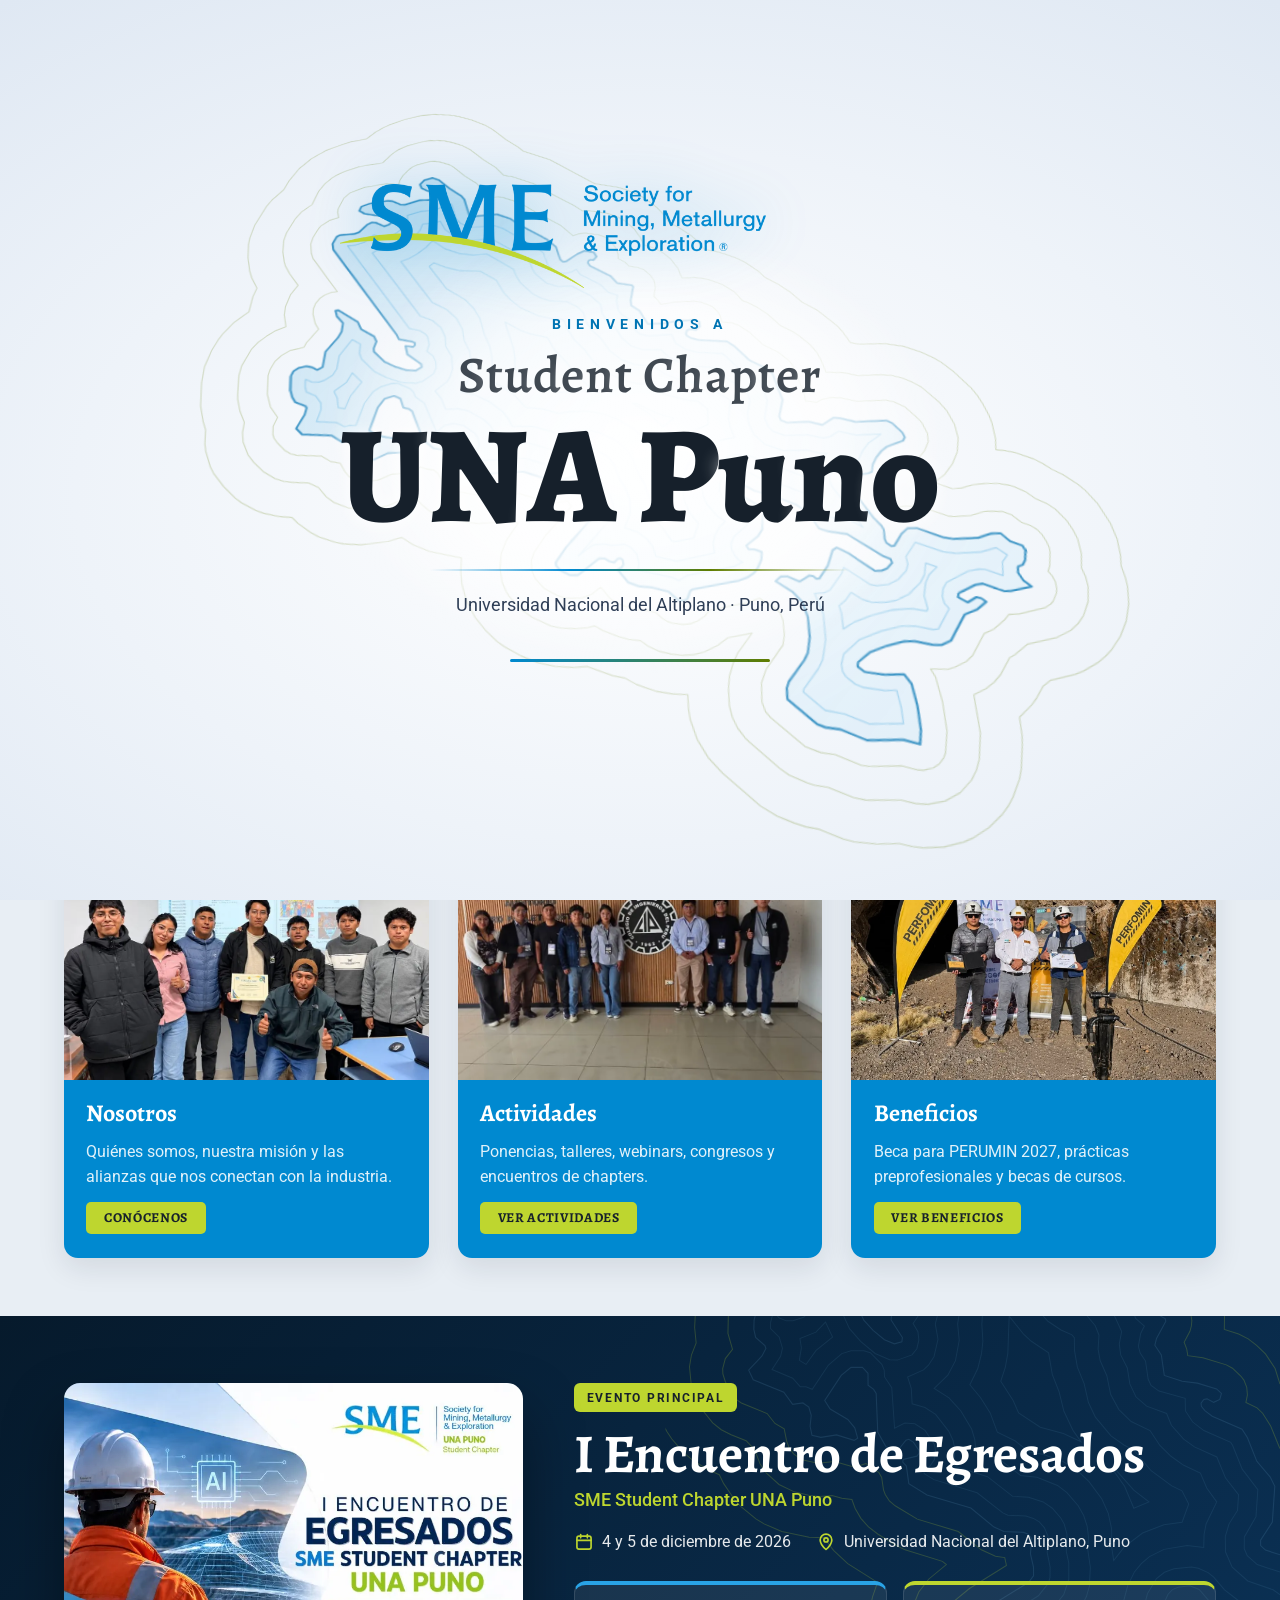
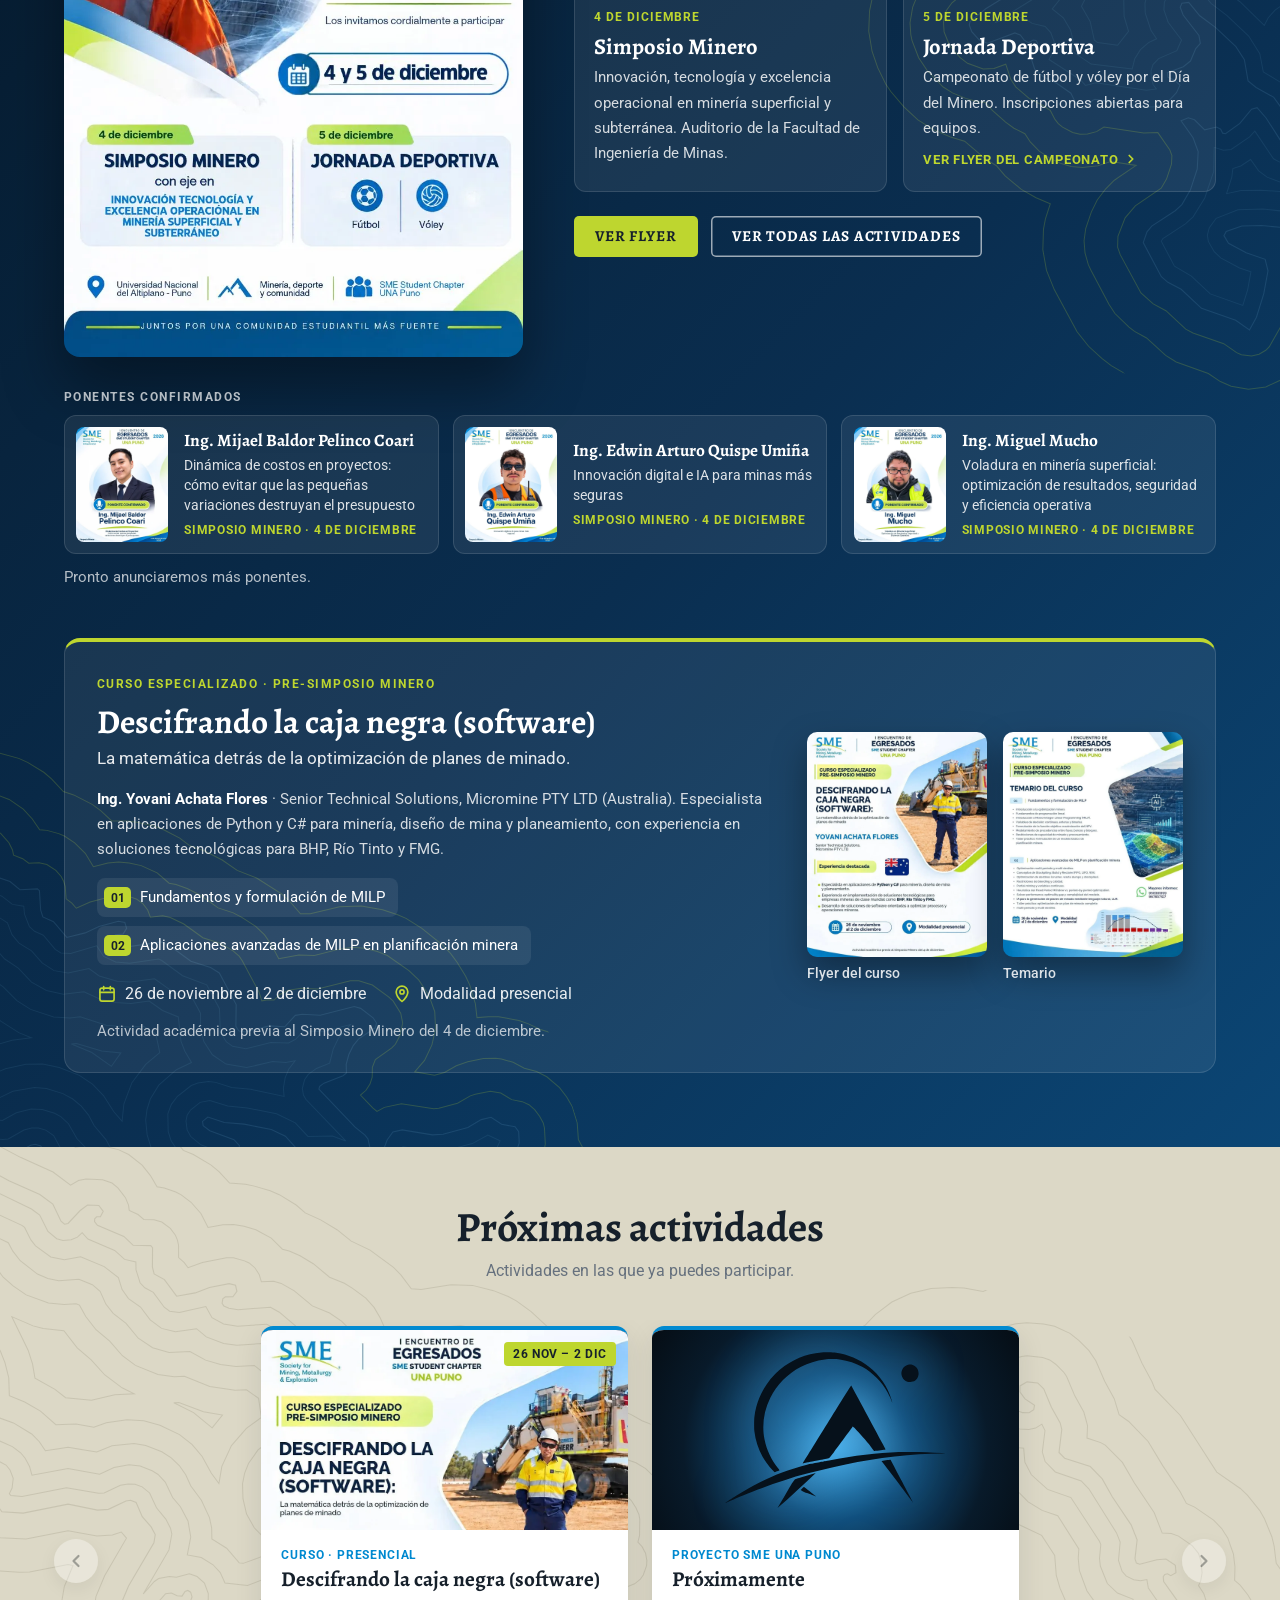
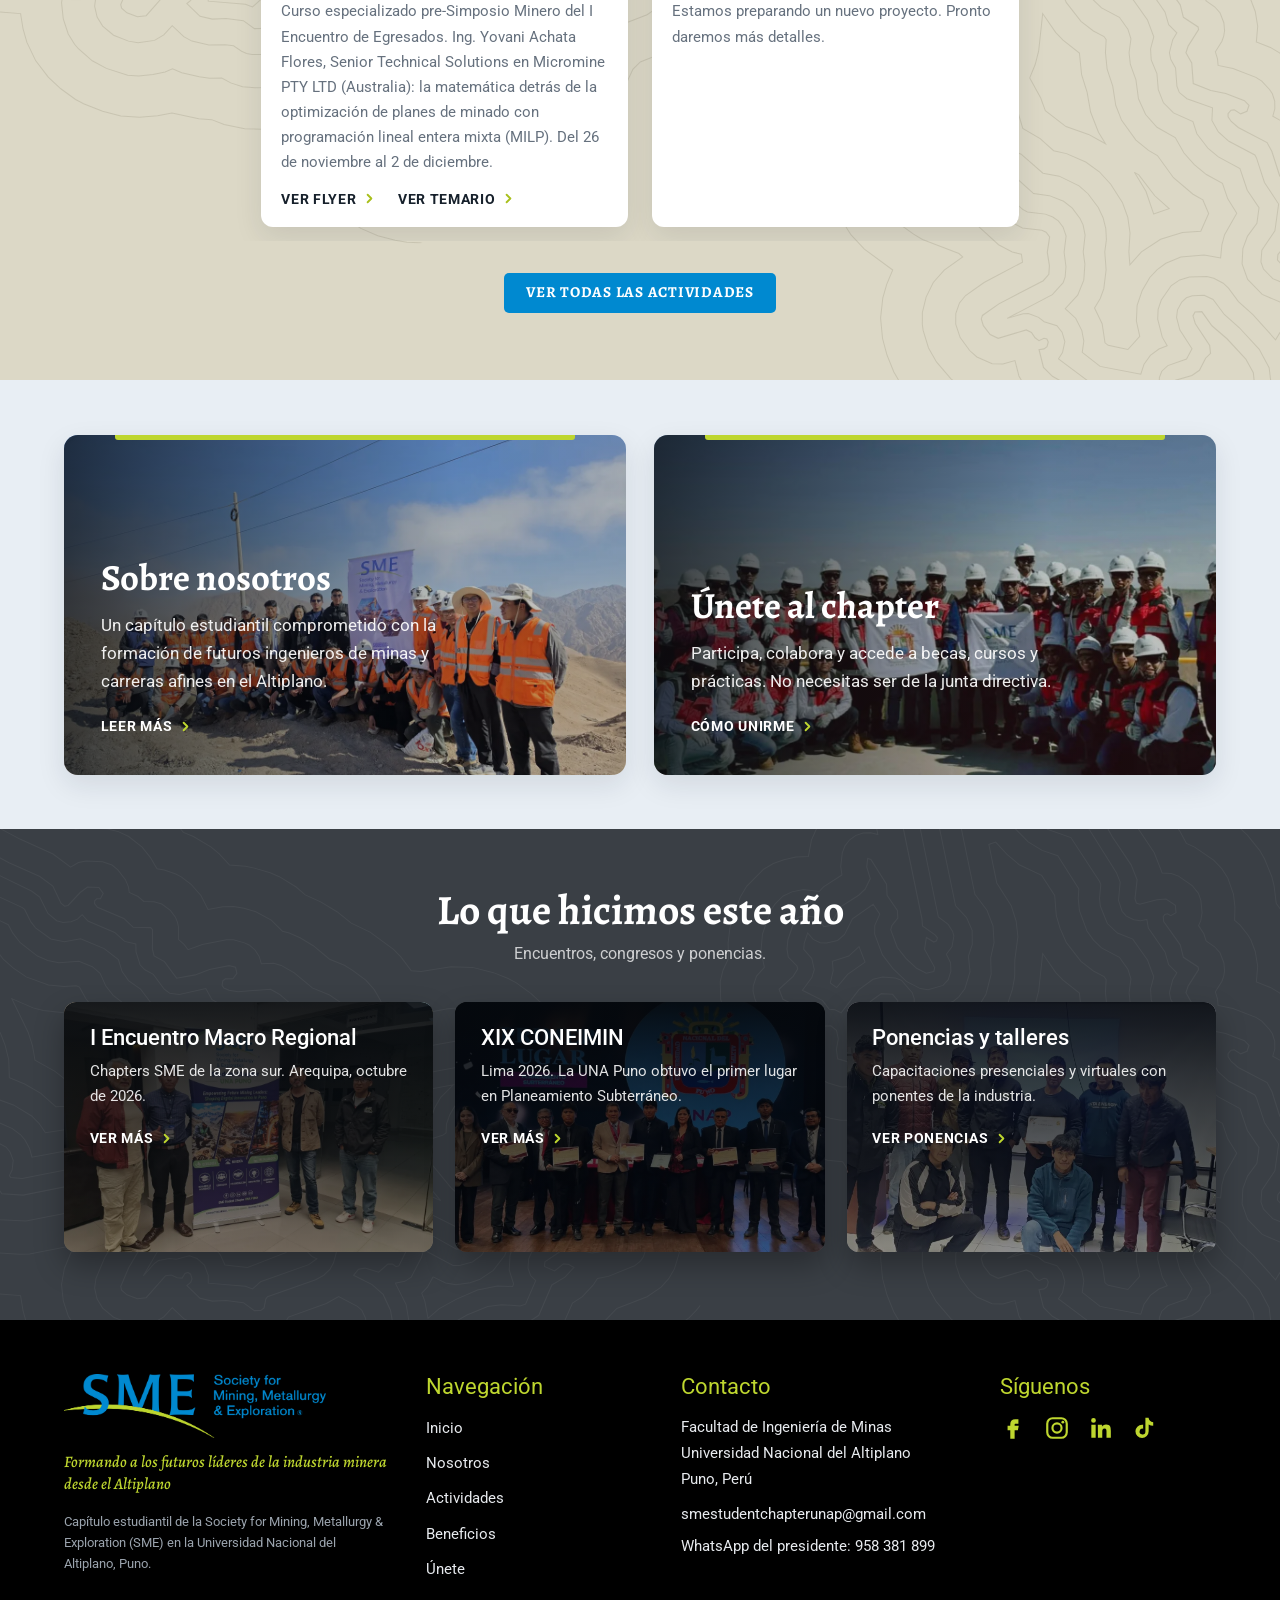
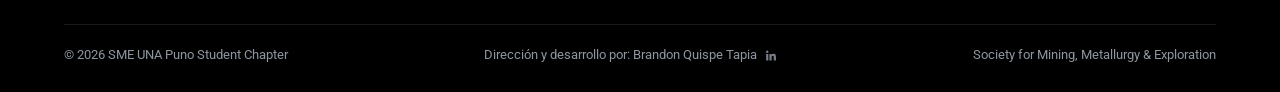
==== commit e3f202bf: "Pasar ASIMET Mining Titans a Lo que hicimos este año - Actividades: tarjeta de ASIMET Mining Titans " ====
--- a/index.html
+++ b/index.html
@@ -124,7 +124,7 @@
   <div class="wrap">
     <h2 class="band-title">Próximas actividades</h2>
     <p class="band-sub">Actividades en las que ya puedes participar.</p>
-    <div class="carousel"><button class="car-btn prev" type="button" aria-label="Anterior"><svg viewBox="0 0 24 24" fill="none" stroke="currentColor" stroke-width="2.6" stroke-linecap="round" stroke-linejoin="round"><path d="M15 6l-6 6 6 6"/></svg></button><button class="car-btn next" type="button" aria-label="Siguiente"><svg viewBox="0 0 24 24" fill="none" stroke="currentColor" stroke-width="2.6" stroke-linecap="round" stroke-linejoin="round"><path d="M9 6l6 6-6 6"/></svg></button><div class="track few"><article class="ev"><div class="img" data-full="img/asimet-mining-titans.webp"><img src="img/asimet-mining-titans.webp" alt="Flyer: ASIMET Mining Titans, la cumbre minera en los Andes" loading="lazy"><span class="date">En curso</span></div><div class="body"><span class="tag">Cumbre minera · Alianza</span><h3>ASIMET Mining Titans</h3><p>La cumbre minera en los Andes, organizada por ASIMET UNA Puno. SME UNA Puno participa como organización aliada. Con certificación. El evento ya está en curso.</p><div class="ev-acts"><button class="more" type="button" data-full="img/asimet-mining-titans.webp">Ver flyer <svg viewBox="0 0 24 24" fill="none" stroke="currentColor" stroke-width="3" stroke-linecap="round" stroke-linejoin="round"><path d="M9 6l6 6-6 6"/></svg></button><a class="more" href="https://www.facebook.com/profile.php?id=61571984874403" target="_blank" rel="noopener">Ver en Facebook <svg viewBox="0 0 24 24" fill="none" stroke="currentColor" stroke-width="3" stroke-linecap="round" stroke-linejoin="round"><path d="M9 6l6 6-6 6"/></svg></a></div></div></article><article class="ev ev-teaser"><div class="img teaser"><img src="img/proximamente.svg" alt="Silueta de un próximo proyecto de SME UNA Puno" loading="lazy"></div><div class="body"><span class="tag">Proyecto SME UNA Puno</span><h3>Próximamente</h3><p>Estamos preparando un nuevo proyecto. Pronto daremos más detalles.</p></div></article></div></div>
+    <div class="carousel"><button class="car-btn prev" type="button" aria-label="Anterior"><svg viewBox="0 0 24 24" fill="none" stroke="currentColor" stroke-width="2.6" stroke-linecap="round" stroke-linejoin="round"><path d="M15 6l-6 6 6 6"/></svg></button><button class="car-btn next" type="button" aria-label="Siguiente"><svg viewBox="0 0 24 24" fill="none" stroke="currentColor" stroke-width="2.6" stroke-linecap="round" stroke-linejoin="round"><path d="M9 6l6 6-6 6"/></svg></button><div class="track few"><article class="ev"><div class="img" data-full="img/egresados-curso-achata.webp"><img src="img/egresados-curso-achata.webp" alt="Flyer: Descifrando la caja negra (software)" loading="lazy"><span class="date">26 nov – 2 dic</span></div><div class="body"><span class="tag">Curso · Presencial</span><h3>Descifrando la caja negra (software)</h3><p>Curso especializado pre-Simposio Minero del I Encuentro de Egresados. Ing. Yovani Achata Flores, Senior Technical Solutions en Micromine PTY LTD (Australia): la matemática detrás de la optimización de planes de minado con programación lineal entera mixta (MILP). Del 26 de noviembre al 2 de diciembre.</p><div class="ev-acts"><button class="more" type="button" data-full="img/egresados-curso-achata.webp">Ver flyer <svg viewBox="0 0 24 24" fill="none" stroke="currentColor" stroke-width="3" stroke-linecap="round" stroke-linejoin="round"><path d="M9 6l6 6-6 6"/></svg></button><button class="more" type="button" data-full="img/egresados-curso-temario.webp">Ver temario <svg viewBox="0 0 24 24" fill="none" stroke="currentColor" stroke-width="3" stroke-linecap="round" stroke-linejoin="round"><path d="M9 6l6 6-6 6"/></svg></button></div></div></article><article class="ev ev-teaser"><div class="img teaser"><img src="img/proximamente.svg" alt="Silueta de un próximo proyecto de SME UNA Puno" loading="lazy"></div><div class="body"><span class="tag">Proyecto SME UNA Puno</span><h3>Próximamente</h3><p>Estamos preparando un nuevo proyecto. Pronto daremos más detalles.</p></div></article></div></div>
     <div class="center"><a class="btn btn-blue" href="actividades.html">Ver todas las actividades</a></div>
   </div>
 </section><section class="features"><div class="wrap feat-grid">
